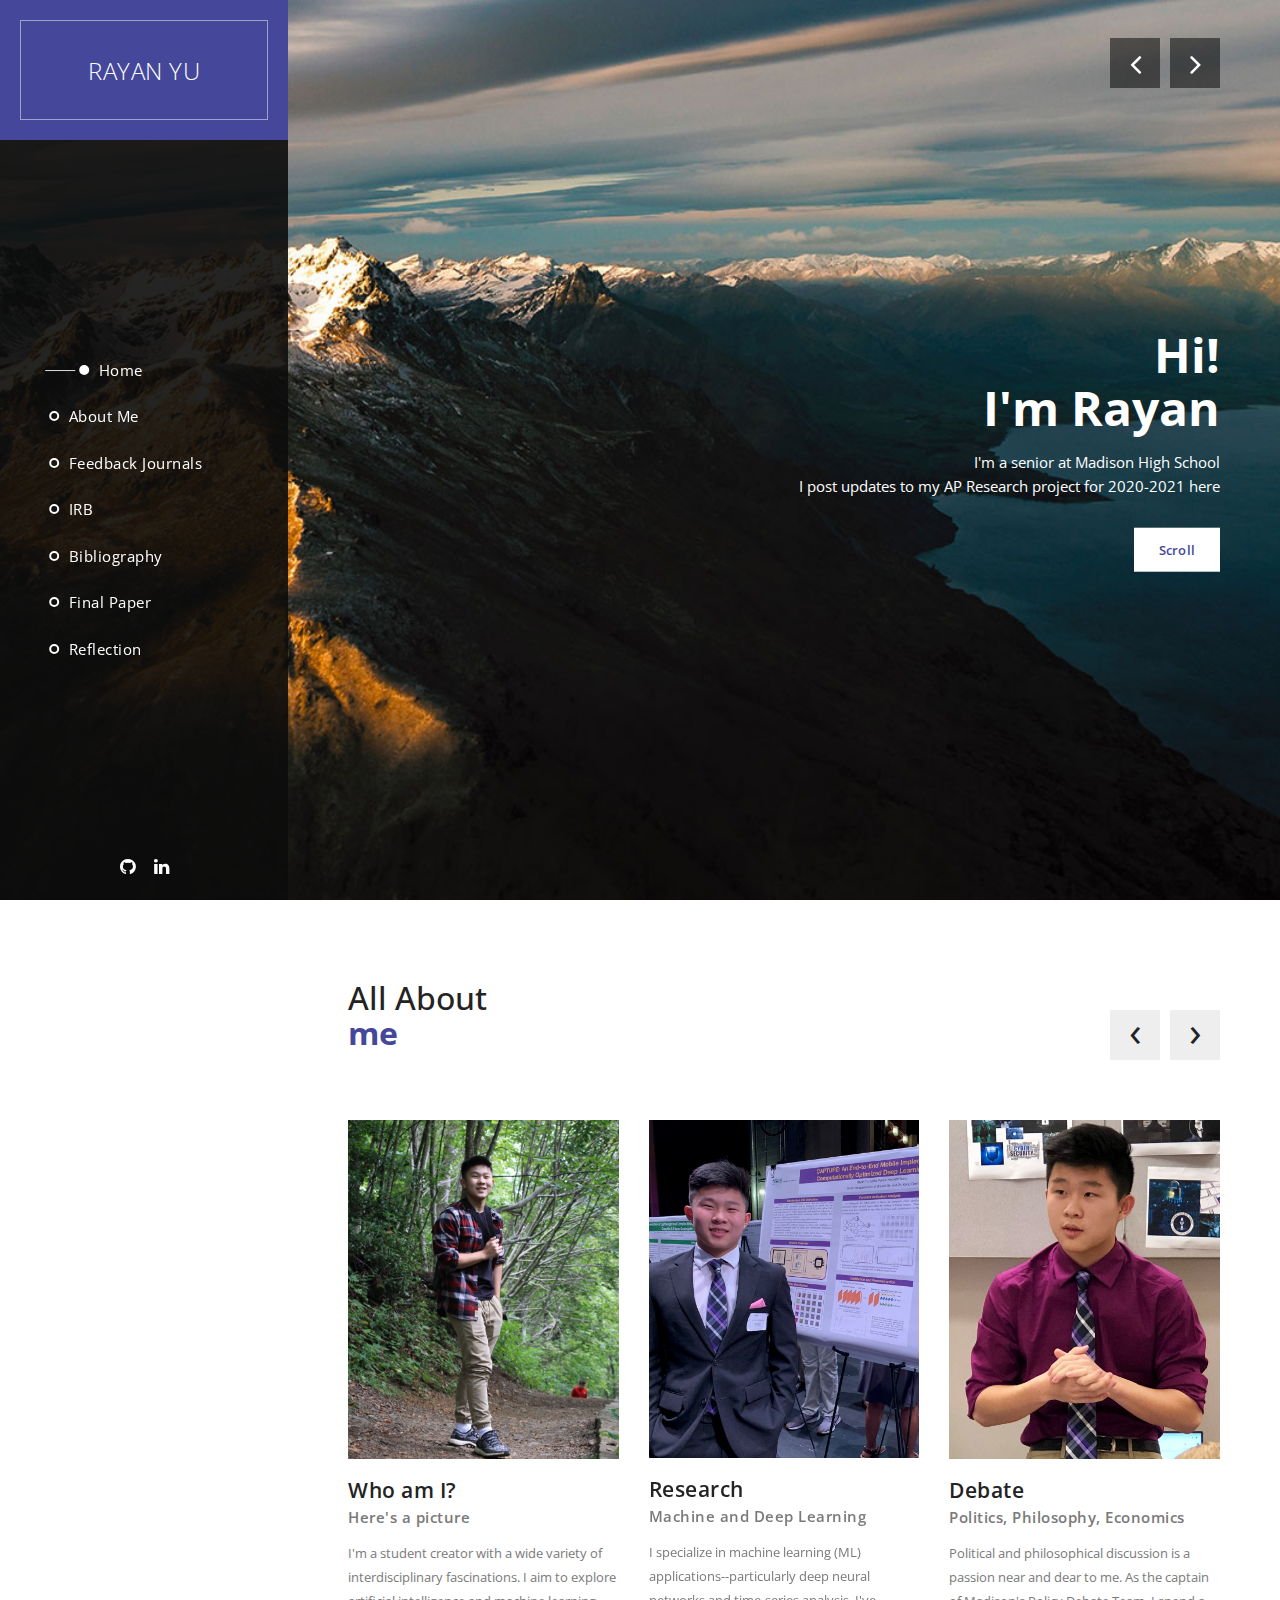
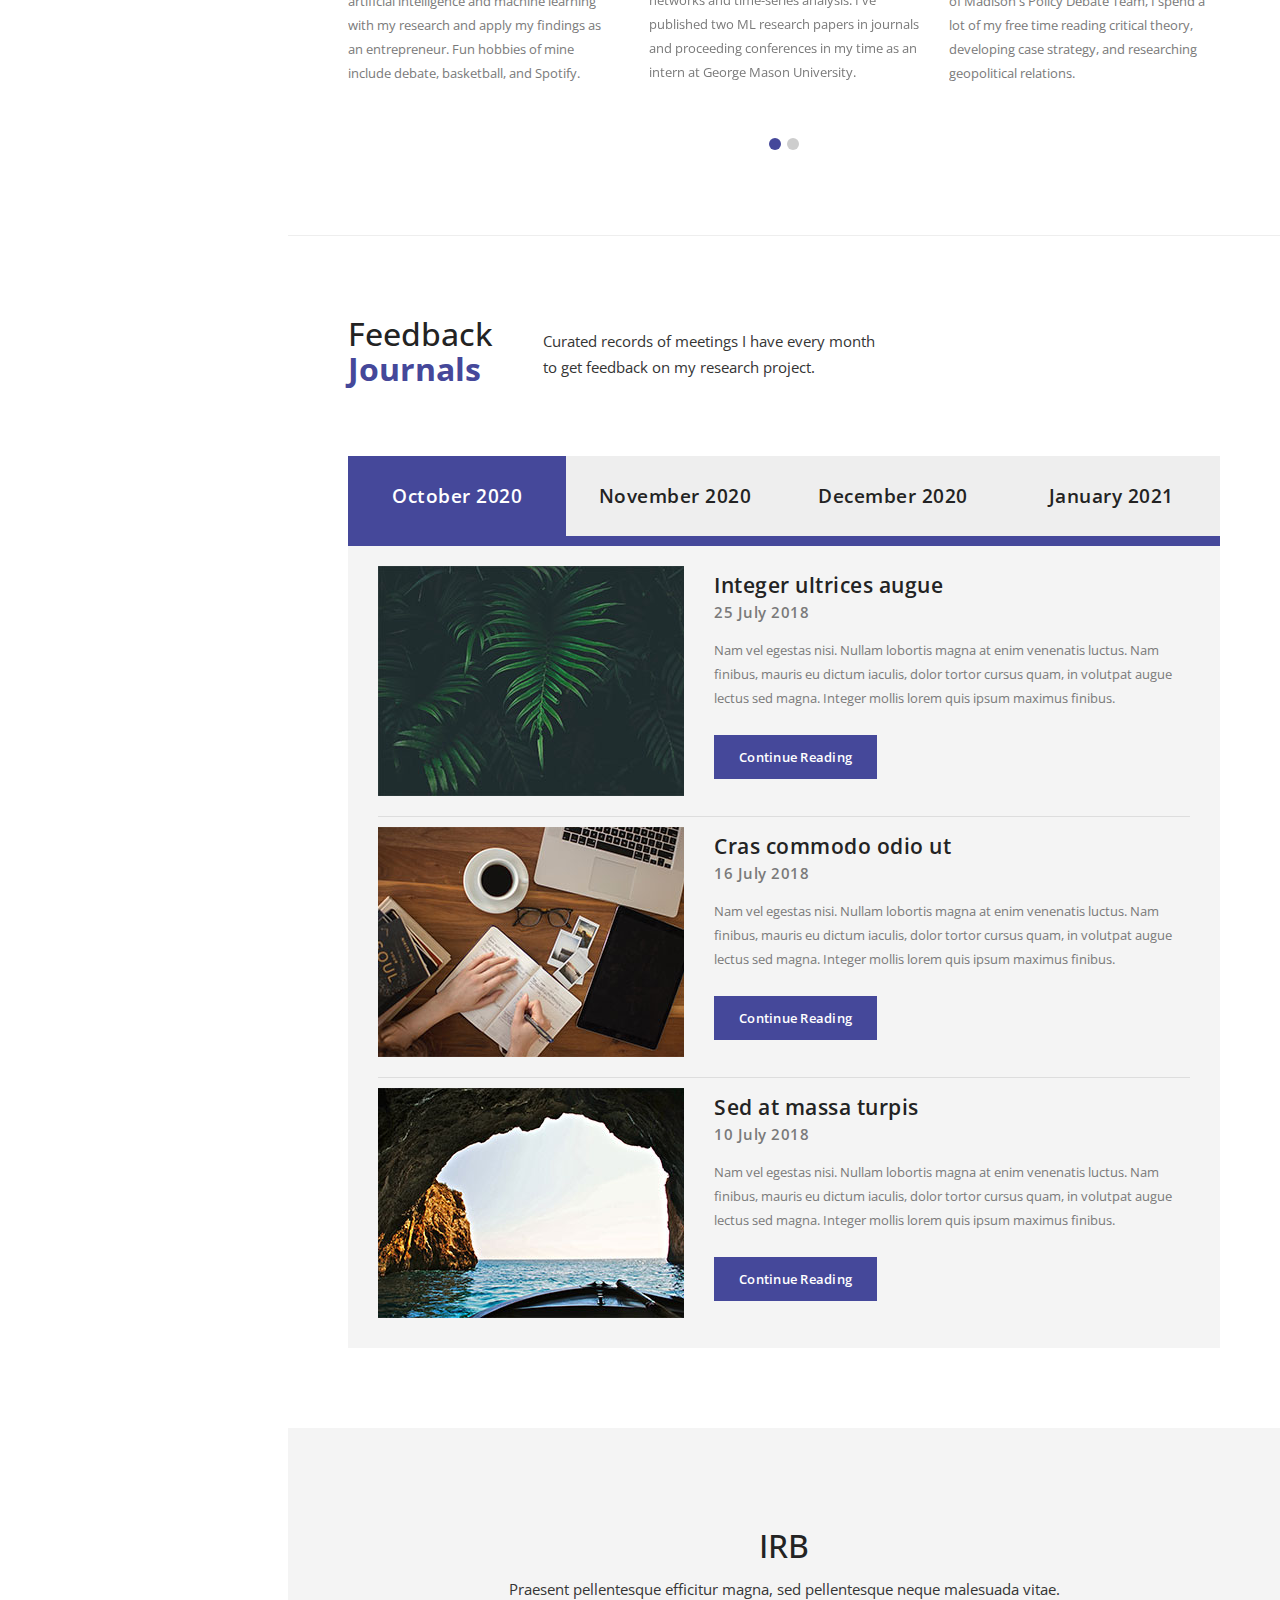
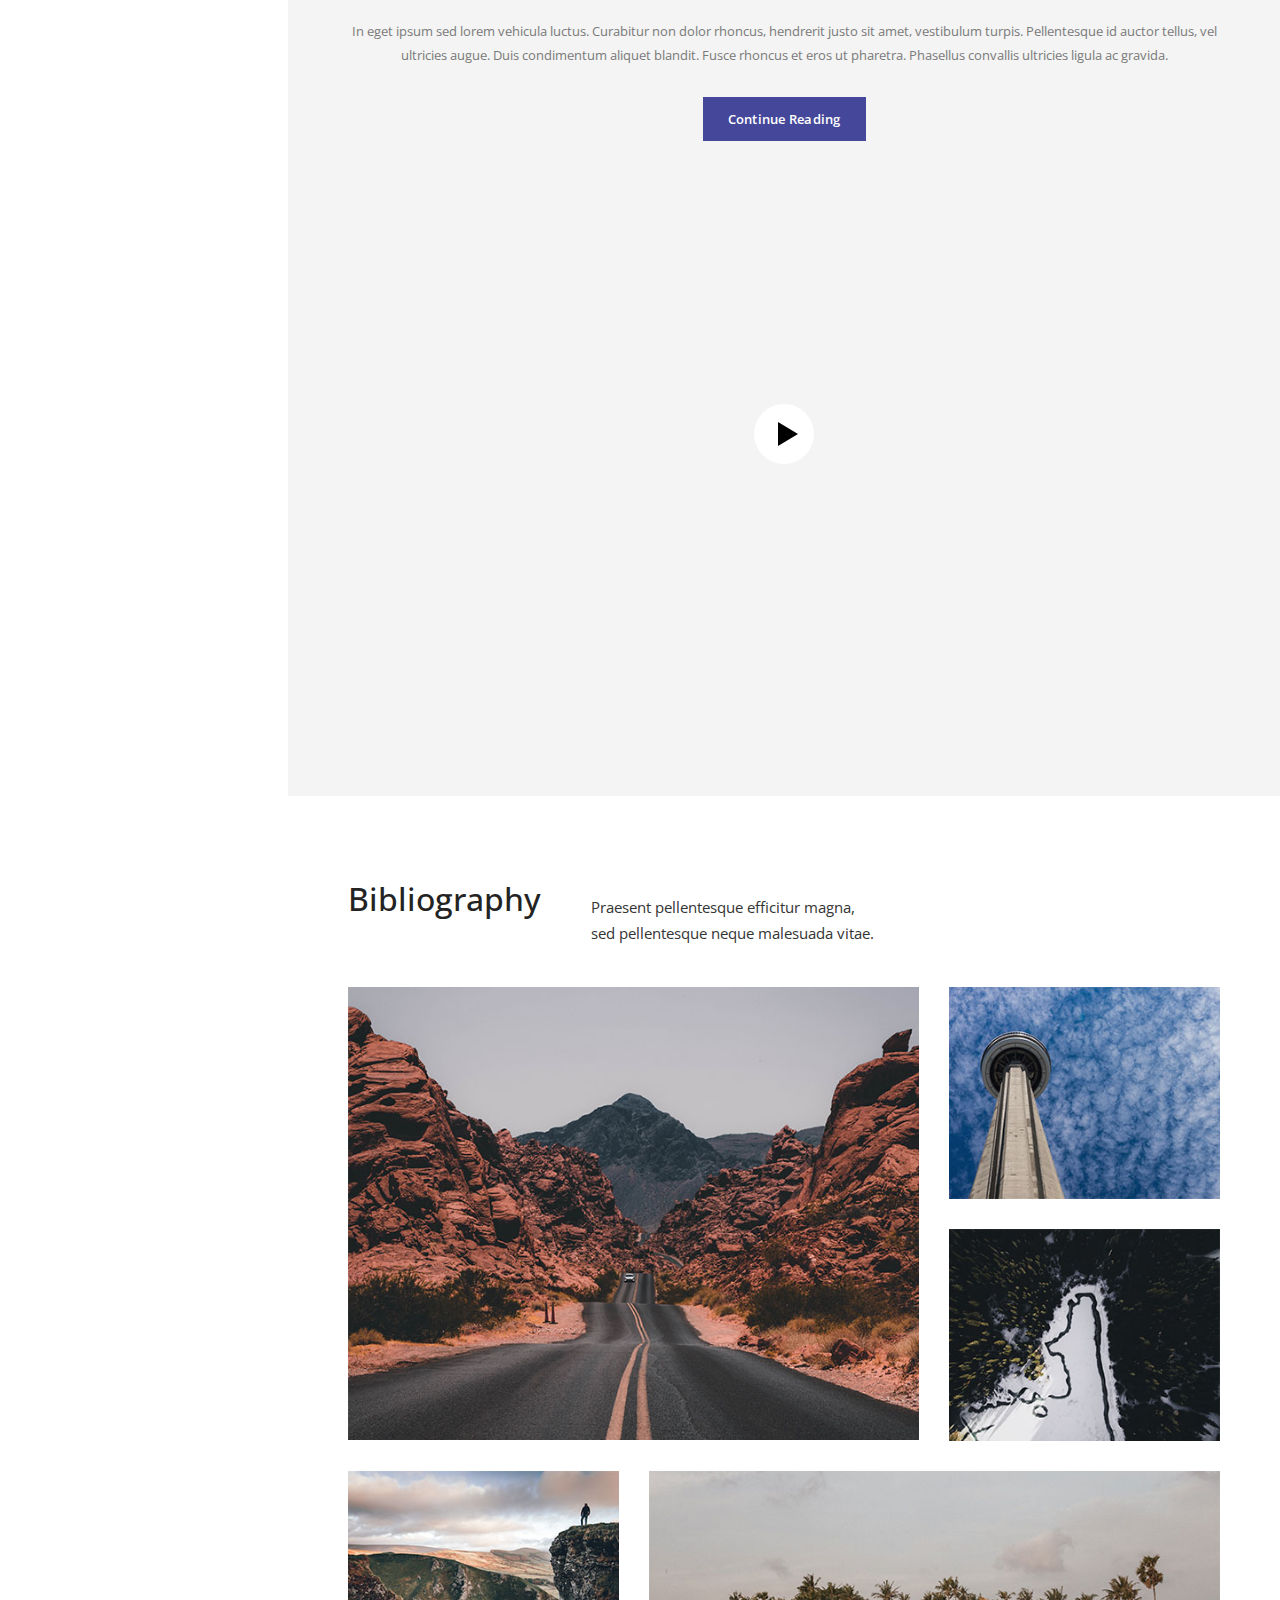
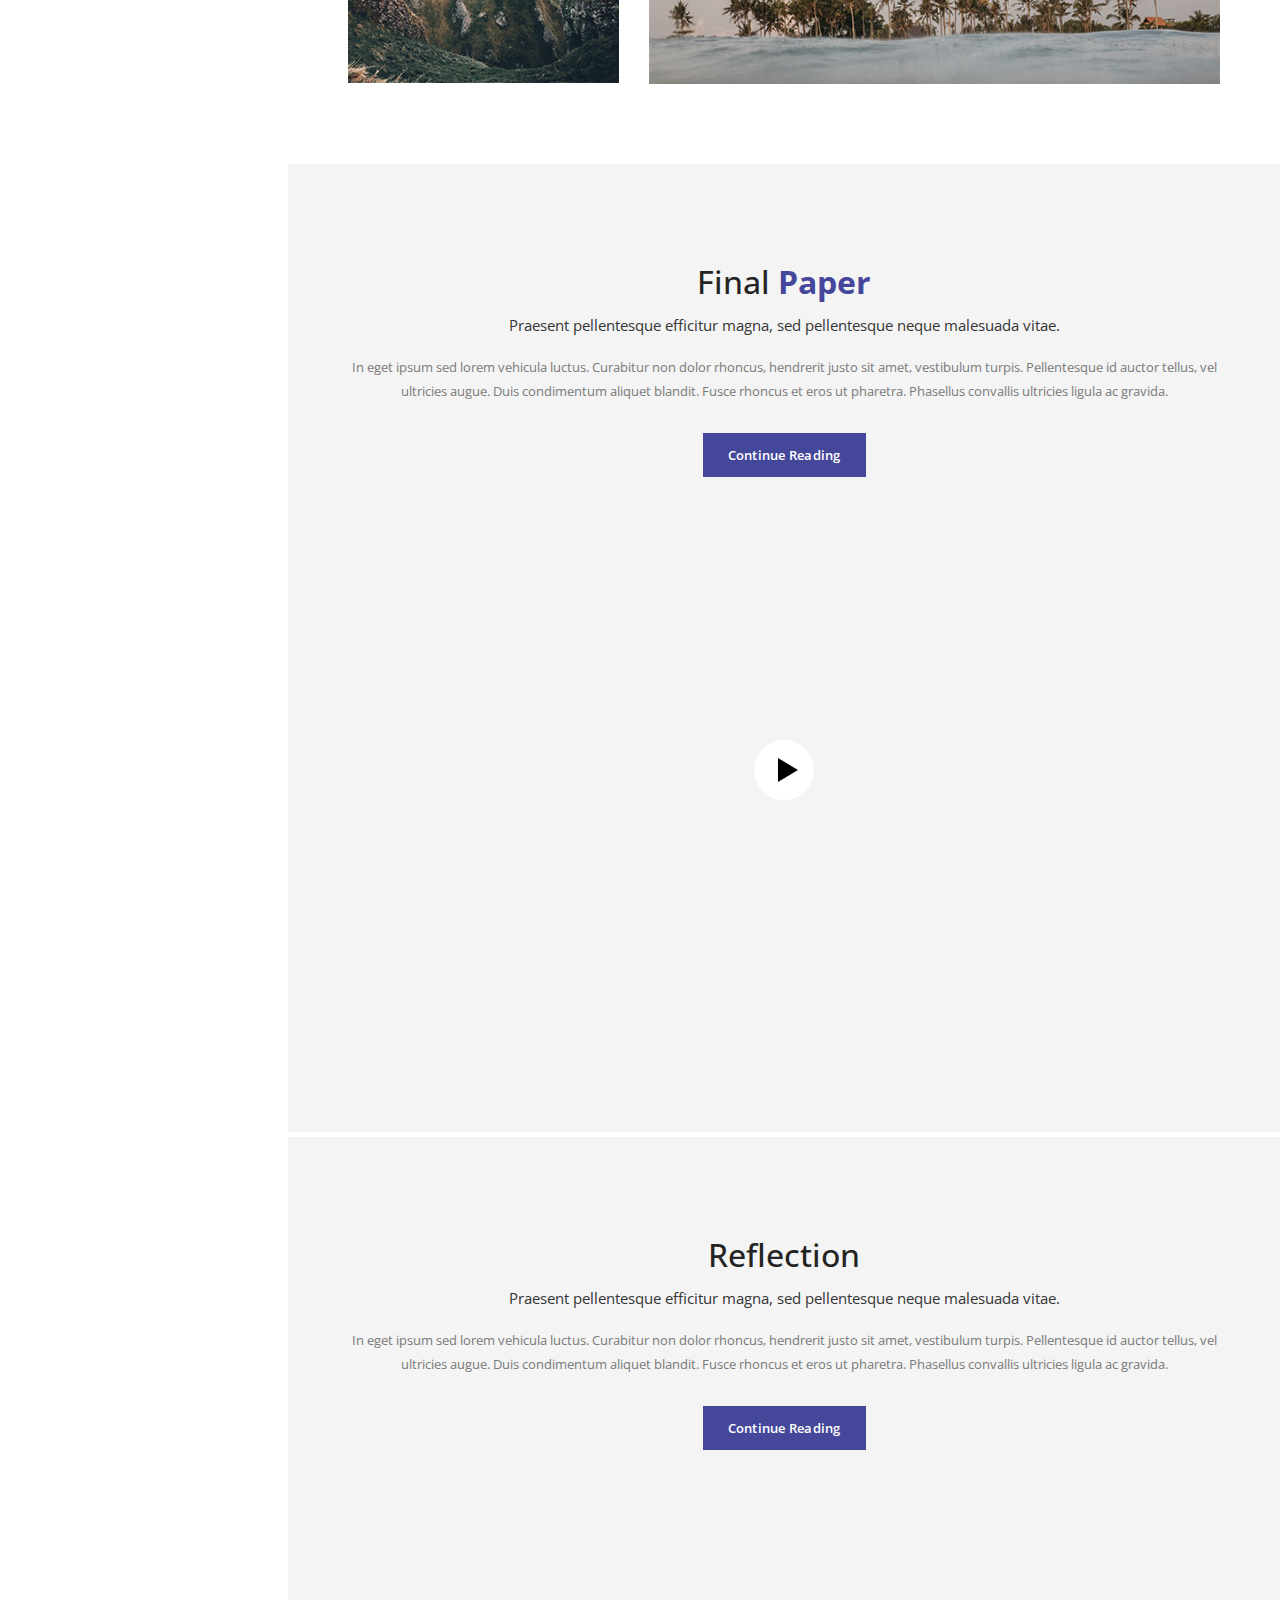
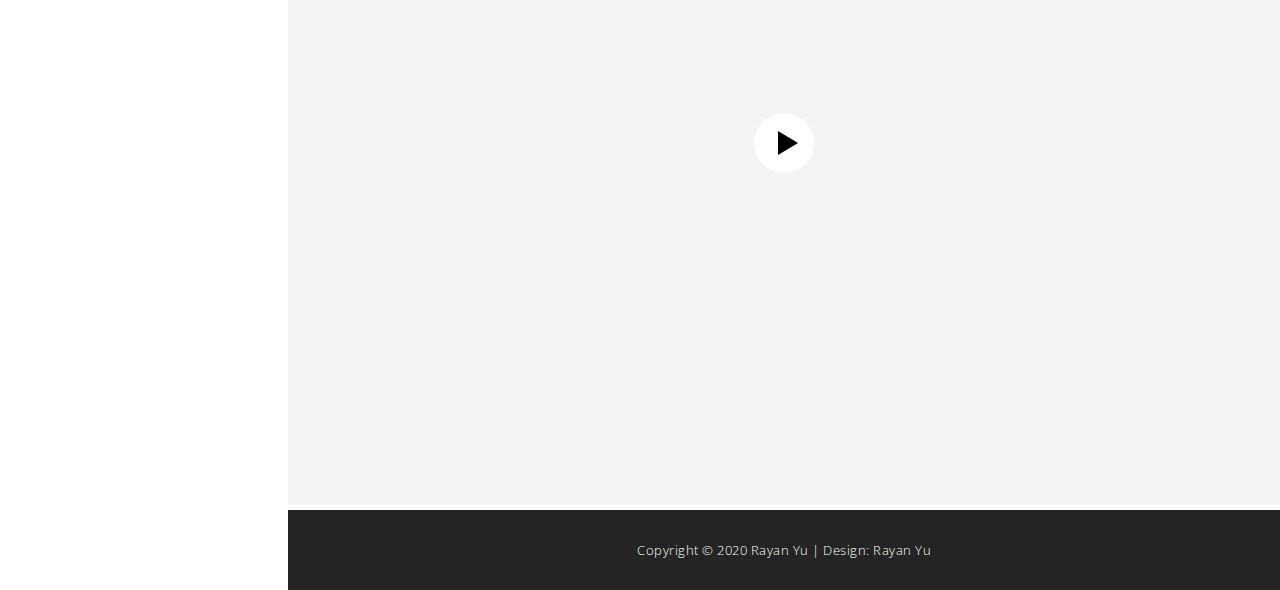
==== index.html @ ba3449d6 "Update index.html" ====
<!DOCTYPE html>
<html>
    <head>
        <meta charset="utf-8">
        <meta http-equiv="X-UA-Compatible" content="IE=edge,chrome=1">
        <title>Rayan Yu - AP Research</title>
        
<!-- 

Sentra Template

https://templatemo.com/tm-518-sentra

-->
        <meta name="description" content="">
        <meta name="viewport" content="width=device-width, initial-scale=1">
        <link rel="apple-touch-icon" href="apple-touch-icon.png">

        <link rel="stylesheet" href="css/bootstrap.min.css">
        <link rel="stylesheet" href="css/bootstrap-theme.min.css">
        <link rel="stylesheet" href="css/fontAwesome.css">
        <link rel="stylesheet" href="css/light-box.css">
        <link rel="stylesheet" href="css/owl-carousel.css">
        <link rel="stylesheet" href="css/templatemo-style.css">

        <link href="https://fonts.googleapis.com/css?family=Open+Sans:300,400,600,700,800" rel="stylesheet">

        <script src="js/vendor/modernizr-2.8.3-respond-1.4.2.min.js"></script>
    </head>

<body>



        <header class="nav-down responsive-nav hidden-lg hidden-md">
            <button type="button" id="nav-toggle" class="navbar-toggle" data-toggle="collapse" data-target="#main-nav">
                <span class="sr-only">Toggle navigation</span>
                <span class="icon-bar"></span>
                <span class="icon-bar"></span>
                <span class="icon-bar"></span>
            </button>
            <!--/.navbar-header-->
            <div id="main-nav" class="collapse navbar-collapse">
                <nav>
                    <ul class="nav navbar-nav">
                        <li><a href="#top">Home</a></li>
                        <li><a href="#featured">About Me</a></li>
                        <li><a href="#blog">Feedback Journals</a></li>
                        <li><a href="#video">IRB</a></li>
                        <li><a href="#projects">Bibliography</a></li>
                        <li><a href="#FinalPaper">Final Paper</a></li>
                        <li><a href="#Reflection">Reflection</a></li>
                        <li><a href="#contact">Contact Us</a></li>
                    </ul>
                </nav>
            </div>
        </header>

        <div class="sidebar-navigation hidde-sm hidden-xs">
            <div class="logo">
                <a href="#"><em>Rayan Yu</em></a>
            </div>
            <nav>
                <ul>
                    <li>
                        <a href="#top">
                            <span class="rect"></span>
                            <span class="circle"></span>
                            Home
                        </a>
                    </li>
                    <li>
                        <a href="#featured">
                            <span class="rect"></span>
                            <span class="circle"></span>
                            About Me
                        </a>
                    </li>
                    <li>
                        <a href="#blog">
                            <span class="rect"></span>
                            <span class="circle"></span>
                            Feedback Journals
                        </a>
                    </li>
                    <li>
                        <a href="#video">
                            <span class="rect"></span>
                            <span class="circle"></span>
                            IRB
                        </a>
                    </li>
                    <li>
                        <a href="#projects">
                            <span class="rect"></span>
                            <span class="circle"></span>
                            Bibliography
                        </a>
                    </li>
                    <li>
                        <a href="#FinalPaper">
                            <span class="rect"></span>
                            <span class="circle"></span>
                            Final Paper
                        </a>
                    </li>
                    <li>
                        <a href="#Reflection">
                            <span class="rect"></span>
                            <span class="circle"></span>
                            Reflection
                        </a>
                    </li>
                    <!---<li>
                        <a href="#contact">
                            <span class="rect"></span>
                            <span class="circle"></span>
                            Contact Us
                        </a>
                    </li>--->
                </ul>
            </nav>
            <ul class="social-icons">
                <li><a href="https://github.com/rayan-yu"><i class="fa fa-github"></i></a></li>
                <li><a href="https://www.linkedin.com/in/rayan-yu"><i class="fa fa-linkedin"></i></a></li>
                <!---<li><a href=""><i class="fa fa-instagram"></i></a></li>--->
                <!---<li><a href="#"><i class="fa fa-rss"></i></a></li>
                <li><a href="#"><i class="fa fa-behance"></i></a></li>--->
            </ul>
        </div>

        <div class="slider">
            <div class="Modern-Slider content-section" id="top">
                <!-- Item -->
                <div class="item item-1">
                    <div class="img-fill">
                    <div class="image"></div>
                    <div class="info">
                        <div>
                          <h1>Hi!<br>I'm Rayan</h1>
                          <p>I'm a senior at Madison High School
                            <br>I post updates to my AP Research project for 2020-2021 here</p>
                          <div class="white-button button">
                              <a href="#featured">Scroll</a>
                          </div>
                        </div>
                        </div>
                    </div>
                </div>
                <!-- // Item -->
                <!-- Item -->
                <div class="item item-2">
                    <div class="img-fill">
                        <div class="image"></div>
                        <div class="info">
                        <div>
                          <h1>Welcome to my<br>AP Research site</h1>
                          <p>I'm a senior at Madison High School
                            <br>I post updates on my AP Research project for 2020-2021 here</p>
                          
                          <div class="white-button button">
                              <a href="#featured">Scroll</a>
                          </div>
                        </div>
                        </div>
                    </div>
                </div>
                <!-- // Item -->
                <!-- Item -->
                <div class="item item-3">
                    <div class="img-fill">
                        <div class="image"></div>
                        <div class="info">
                        <div>
                          <h1>Scroll down<br>to take a look</h1>
                          <p>I'm a senior at Madison High School
                            <br>I post updates to my AP Research project for 2020-2021 here</p>
                          
                          <div class="white-button button">
                              <a href="#featured">Scroll</a>
                          </div>
                        </div>
                        </div>
                    </div>
                </div>
                <!-- // Item -->
            </div>
        </div>


        <div class="page-content">
            <section id="featured" class="content-section">
                <div class="section-heading">
                    <h1>All About<br><em>me</em></h1>
                   <!---<p>I am a current senior at James Madison High School.
                    <br>Here are some activities I enjoy:</p>--->
                </div>
                <div class="section-content">
                    <div class="owl-carousel owl-theme">
                        <div class="item">
                            <div class="image">
                                <img src="img/me2.jpg" alt="">
                                <!---<div class="featured-button button">
                                    <a href="#projects">Continue Reading</a>
                                </div>--->
                            </div>
                            <div class="text-content">
                                <h4>Who am I?</h4>
                                <span>Here's a picture</span>
                                <p>
                                    I'm a student creator with a wide variety of interdisciplinary fascinations.
                                    I aim to explore artificial intelligence and machine learning with my research and apply my findings 
                                    as an entrepreneur. Fun hobbies of mine include debate, basketball, and Spotify.
                                </p>
                            </div>
                        </div>
                        <div class="item">
                            <div class="image">
                                <img src="img/capture1.jpg" alt="">
                                <!---<div class="featured-button button">
                                    <a href="#projects">Continue Reading</a>
                                </div>--->
                            </div>
                            <div class="text-content">
                                <h4>Research</h4>
                                <span>Machine and Deep Learning</span>
                                <p>
                                    I specialize in machine learning (ML) applications--particularly deep 
                                    neural networks and time-series analysis. I've published two ML research 
                                    papers in journals and proceeding conferences in my time as an intern at 
                                    George Mason University. 
                                </p>
                            </div>
                        </div>
                        <div class="item">
                            <div class="image">
                                <img src="img/debate1.jpg" alt="">
                                <!--<div class="featured-button button">
                                    <a href="#projects">Continue Reading</a>
                                </div>-->
                            </div>
                            <div class="text-content">
                                <h4>Debate</h4>
                                <span>Politics, Philosophy, Economics</span>
                                <p>
                                    Political and philosophical discussion is a passion near and dear to
                                    me. As the captain of Madison's Policy Debate Team, I spend a lot of my
                                    free time reading critical theory, developing case strategy, and researching
                                    geopolitical relations.
                                </p>
                            </div>
                        </div>
                        <div class="item">
                            <div class="image">
                                <img src="img/DSC_4832.jpg" alt="">
                                <!---<div class="featured-button button">
                                    <a href="#projects">Continue Reading</a>
                                </div>--->
                            </div>
                            <div class="text-content">
                                <h4>Basketball</h4>
                                <span>On the Madison team</span>
                                <p>
                                  I love to play basketball for fun (and competitively too!). Although I 
                                  competed on the Madison team in my sophomore year, I've taken a step back from 
                                  sports to focus on my scientific and entrepreneurial ambitions.
                                </p>
                            </div>
                        </div>
                        <!--<div class="item">
                            <div class="image">
                                <img src="img/featured_1.jpg" alt="">
                                <div class="featured-button button">
                                    <a href="#projects">Continue Reading</a>
                                </div>
                            </div>
                            <div class="text-content">
                                <h4>Cras commodo odio</h4>
                                <span>Aliquam</span>
                                <p>#5 Mauris lacinia pretium libero, ut tincidunt lacus molestie ornare. Phasellus a facilisis erat. Praesent eleifend nibh mauris, quis sodales lorem convallis pulvinar.</p>
                            </div>
                        </div>
                        <div class="item">
                            <div class="image">
                                <img src="img/featured_3.jpg" alt="">
                                <div class="featured-button button">
                                    <a href="#projects">Continue Reading</a>
                                </div>
                            </div>
                            <div class="text-content">
                                <h4>Sed at massa turpis</h4>
                                <span>Curabitur</span>
                                <p>#6 Vestibulum tincidunt ornare ligula vel molestie. Curabitur hendrerit mauris mollis ipsum vulputate rutrum. Phasellus luctus odio eget dui imperdiet.</p>
                            </div>
                        </div>
                        <div class="item">
                            <div class="image">
                                <img src="img/featured_2.jpg" alt="">
                                <div class="featured-button button">
                                    <a href="#projects">Continue Reading</a>
                                </div>
                            </div>
                            <div class="text-content">
                                <h4>Aliquam mollis lacus</h4>
                                <span>Suspendisse</span>
                                <p>#7 Suspendisse suscipit nulla sed nisl fermentum, auctor suscipit nunc rhoncus. Proin faucibus metus diam, nec hendrerit purus pharetra in.</p>
                            </div>
                        </div>
                        <div class="item">
                            <div class="image">
                                <img src="img/featured_1.jpg" alt="">
                                <div class="featured-button button">
                                    <a href="#projects">Continue Reading</a>
                                </div>
                            </div>
                            <div class="text-content">
                                <h4>Mauris lacinia pretium</h4>
                                <span>Vestibulum</span>
                                <p>#8 Suspendisse suscipit nulla sed nisl fermentum, auctor suscipit nunc rhoncus. Proin faucibus metus diam, nec hendrerit purus pharetra in.</p>
                            </div>
                        </div>
                        <div class="item">
                            <div class="image">
                                <img src="img/featured_3.jpg" alt="">
                                <div class="featured-button button">
                                    <a href="#projects">Continue Reading</a>
                                </div>
                            </div>
                            <div class="text-content">
                                <h4>Proin sit amet fringilla erat</h4>
                                <span>Convallis</span>
                                <p>#9 Suspendisse suscipit nulla sed nisl fermentum, auctor suscipit nunc rhoncus. Proin faucibus metus diam, nec hendrerit purus pharetra in.</p>
                            </div>
                        </div>--->
                    </div>
                </div>
            </section>

            <section id="blog" class="content-section">
                <div class="section-heading">
                    <h1>Feedback<br><em>Journals</em></h1>
                    <p>Curated records of meetings I have every month 
                    <br>to get feedback on my research project.</p>
                </div>
                <div class="section-content">
                    <div class="tabs-content">
                        <div class="wrapper">
                            <ul class="tabs clearfix" data-tabgroup="first-tab-group">
                              <li><a href="#tab1" class="active">October 2020</a></li>
                              <li><a href="#tab2">November 2020</a></li>
                              <li><a href="#tab3">December 2020</a></li>
                              <li><a href="#tab4">January 2021</a></li>
                            </ul>
                            <section id="first-tab-group" class="tabgroup">
                                <div id="tab1">
                                    <ul>
                                        <li>
                                            <div class="item">
                                                <img src="img/blog_1.jpg" alt="">
                                                <div class="text-content">
                                                    <h4>Integer ultrices augue</h4>
                                                    <span>25 July 2018</span>
                                                    <p>Nam vel egestas nisi. Nullam lobortis magna at enim venenatis luctus. Nam finibus, mauris eu dictum iaculis, dolor tortor cursus quam, in volutpat augue lectus sed magna. Integer mollis lorem quis ipsum maximus finibus.</p>
                                                    
                                                    <div class="accent-button button">
                                                        <a href="#contact">Continue Reading</a>
                                                    </div>
                                                </div>
                                            </div>
                                        </li>
                                        <li>
                                            <div class="item">
                                                <img src="img/blog_2.jpg" alt="">
                                                <div class="text-content">
                                                    <h4>Cras commodo odio ut</h4>
                                                    <span>16 July 2018</span>
                                                    <p>Nam vel egestas nisi. Nullam lobortis magna at enim venenatis luctus. Nam finibus, mauris eu dictum iaculis, dolor tortor cursus quam, in volutpat augue lectus sed magna. Integer mollis lorem quis ipsum maximus finibus.</p>
                                                    
                                                    <div class="accent-button button">
                                                        <a href="#contact">Continue Reading</a>
                                                    </div>
                                                </div>
                                            </div>
                                        </li>
                                        <li>
                                            <div class="item">
                                                <img src="img/blog_3.jpg" alt="">
                                                <div class="text-content">
                                                    <h4>Sed at massa turpis</h4>
                                                    <span>10 July 2018</span>
                                                    <p>Nam vel egestas nisi. Nullam lobortis magna at enim venenatis luctus. Nam finibus, mauris eu dictum iaculis, dolor tortor cursus quam, in volutpat augue lectus sed magna. Integer mollis lorem quis ipsum maximus finibus.</p>
                                                    
                                                    <div class="accent-button button">
                                                        <a href="#contact">Continue Reading</a>
                                                    </div>
                                                </div>
                                            </div>
                                        </li>
                                    </ul>
                                </div>
                                <div id="tab2">
                                    <ul>
                                        <li>
                                            <div class="item">
                                                <img src="img/blog_3.jpg" alt="">
                                                <div class="text-content">
                                                    <h4>Sed at massa turpis</h4>
                                                    <span>30 June 2018</span>
                                                    <p>Nam vel egestas nisi. Nullam lobortis magna at enim venenatis luctus. Nam finibus, mauris eu dictum iaculis, dolor tortor cursus quam, in volutpat augue lectus sed magna. Integer mollis lorem quis ipsum maximus finibus.</p>
                                                    
                                                    <div class="accent-button button">
                                                        <a href="#contact">Continue Reading</a>
                                                    </div>
                                                </div>
                                            </div>
                                        </li>
                                        <li>
                                            <div class="item">
                                                <img src="img/blog_1.jpg" alt="">
                                                <div class="text-content">
                                                    <h4>Lorem ipsum dolor sit</h4>
                                                    <span>24 June 2018</span>
                                                    <p>Nam vel egestas nisi. Nullam lobortis magna at enim venenatis luctus. Nam finibus, mauris eu dictum iaculis, dolor tortor cursus quam, in volutpat augue lectus sed magna. Integer mollis lorem quis ipsum maximus finibus.</p>
                                                    
                                                    <div class="accent-button button">
                                                        <a href="#contact">Continue Reading</a>
                                                    </div>
                                                </div>
                                            </div>
                                        </li>
                                        <li>
                                            <div class="item">
                                                <img src="img/blog_2.jpg" alt="">
                                                <div class="text-content">
                                                    <h4>Cras commodo odio ut</h4>
                                                    <span>12 June 2018</span>
                                                    <p>Nam vel egestas nisi. Nullam lobortis magna at enim venenatis luctus. Nam finibus, mauris eu dictum iaculis, dolor tortor cursus quam, in volutpat augue lectus sed magna. Integer mollis lorem quis ipsum maximus finibus.</p>
                                                    
                                                    <div class="accent-button button">
                                                        <a href="#contact">Continue Reading</a>
                                                    </div>
                                                </div>
                                            </div>
                                        </li>
                                    </ul>
                                </div>
                                <div id="tab3">
                                    <ul>
                                        <li>
                                            <div class="item">
                                                <img src="img/blog_2.jpg" alt="">
                                                <div class="text-content">
                                                    <h4>Cras commodo odio ut</h4>
                                                    <span>26 May 2018</span>
                                                    <p>Nam vel egestas nisi. Nullam lobortis magna at enim venenatis luctus. Nam finibus, mauris eu dictum iaculis, dolor tortor cursus quam, in volutpat augue lectus sed magna. Integer mollis lorem quis ipsum maximus finibus.</p>
                                                    
                                                    <div class="accent-button button">
                                                        <a href="#contact">Continue Reading</a>
                                                    </div>
                                                </div>
                                            </div>
                                        </li>
                                        <li>
                                            <div class="item">
                                                <img src="img/blog_1.jpg" alt="">
                                                <div class="text-content">
                                                    <h4>Lorem ipsum dolor sit</h4>
                                                    <span>22 May 2018</span>
                                                    <p>Nam vel egestas nisi. Nullam lobortis magna at enim venenatis luctus. Nam finibus, mauris eu dictum iaculis, dolor tortor cursus quam, in volutpat augue lectus sed magna. Integer mollis lorem quis ipsum maximus finibus.</p>
                                                    
                                                    <div class="accent-button button">
                                                        <a href="#contact">Continue Reading</a>
                                                    </div>
                                                </div>
                                            </div>
                                        </li>
                                        <li>
                                            <div class="item">
                                                <img src="img/blog_3.jpg" alt="">
                                                <div class="text-content">
                                                    <h4>Integer ultrices augue</h4>
                                                    <span>8 May 2018</span>
                                                    <p>Nam vel egestas nisi. Nullam lobortis magna at enim venenatis luctus. Nam finibus, mauris eu dictum iaculis, dolor tortor cursus quam, in volutpat augue lectus sed magna. Integer mollis lorem quis ipsum maximus finibus.</p>
                                                    
                                                    <div class="accent-button button">
                                                        <a href="#contact">Continue Reading</a>
                                                    </div>
                                                </div>
                                            </div>
                                        </li>
                                    </ul>
                                </div>
                                <div id="tab4">
                                    <ul>
                                        <li>
                                            <div class="item">
                                                <img src="img/blog_1.jpg" alt="">
                                                <div class="text-content">
                                                    <h4>Lorem ipsum dolor sit</h4>
                                                    <span>26 April 2018</span>
                                                    <p>Nam vel egestas nisi. Nullam lobortis magna at enim venenatis luctus. Nam finibus, mauris eu dictum iaculis, dolor tortor cursus quam, in volutpat augue lectus sed magna. Integer mollis lorem quis ipsum maximus finibus.</p>
                                                    
                                                    <div class="accent-button button">
                                                        <a href="#contact">Continue Reading</a>
                                                    </div>
                                                </div>
                                            </div>
                                        </li>                                
                                        <li>
                                            <div class="item">
                                                <img src="img/blog_3.jpg" alt="">
                                                <div class="text-content">
                                                    <h4>Integer ultrices augue eu</h4>
                                                    <span>24 April 2018</span>
                                                    <p>Nam vel egestas nisi. Nullam lobortis magna at enim venenatis luctus. Nam finibus, mauris eu dictum iaculis, dolor tortor cursus quam, in volutpat augue lectus sed magna. Integer mollis lorem quis ipsum maximus finibus.</p>
                                                    
                                                    <div class="accent-button button">
                                                        <a href="#contact">Continue Reading</a>
                                                    </div>
                                                </div>
                                            </div>
                                        </li>
                                        <li>
                                            <div class="item">
                                                <img src="img/blog_2.jpg" alt="">
                                                <div class="text-content">
                                                    <h4>Cras commodo odio ut</h4>
                                                    <span>20 April 2018</span>
                                                    <p>Nam vel egestas nisi. Nullam lobortis magna at enim venenatis luctus. Nam finibus, mauris eu dictum iaculis, dolor tortor cursus quam, in volutpat augue lectus sed magna. Integer mollis lorem quis ipsum maximus finibus.</p>
                                                    
                                                    <div class="accent-button button">
                                                        <a href="#contact">Continue Reading</a>
                                                    </div>
                                                </div>
                                            </div>
                                        </li>
                                    </ul>
                                </div>
                            </section> 
                        </div>
                    </div>
                </div>
            </section>

            <section id="video" class="content-section">
                <div class="row">
                    <div class="col-md-12">
                        <div class="section-heading">
                            <h1>IRB</h1>
                            <!---<h1>This is a <em>company</em> presentation.</h1>--->
                            <p>Praesent pellentesque efficitur magna, sed pellentesque neque malesuada vitae.</p>
                        </div>
                        <div class="text-content">
                            <p>In eget ipsum sed lorem vehicula luctus. Curabitur non dolor rhoncus, hendrerit justo sit amet, vestibulum turpis. Pellentesque id auctor tellus, vel ultricies augue. Duis condimentum aliquet blandit. Fusce rhoncus et eros ut pharetra. Phasellus convallis ultricies ligula ac gravida.</p>
                        </div>
                        <div class="accent-button button">
                            <a href="#blog">Continue Reading</a>
                        </div>
                    </div>
                    <div class="col-md-12">
                        <div class="box-video">
                            <div class="bg-video" style="background-image: url(https://unsplash.imgix.net/photo-1425036458755-dc303a604201?fit=crop&fm=jpg&q=75&w=1000);">
                                <div class="bt-play">Play</div>
                            </div>
                            <div class="video-container">
                                <iframe width="100%" height="520" src="https://www.youtube.com/embed/j-_7Ub-Zkow?rel=0&amp;showinfo=0" frameborder="0" allowfullscreen="allowfullscreen"></iframe>
                            </div>
                        </div>
                    </div>
                </div>
            </section>

            <section id="projects" class="content-section">
                <div class="section-heading">
                    <h1>Bibliography</em></h1>
                    <!---<h1>Recent<br><em>Projects</em></h1>--->
                    <p>Praesent pellentesque efficitur magna, 
                    <br>sed pellentesque neque malesuada vitae.</p>
                </div>
                <div class="section-content">
                    <div class="masonry">
                        <div class="row">
                            <div class="item">
                                <div class="col-md-8">
                                    <a href="img/portfolio_big_1.jpg" data-lightbox="image"><img src="img/portfolio_1.jpg" alt="image 1"></a>
                                </div>
                            </div>
                            <div class="item second-item">
                                <div class="col-md-4">
                                    <a href="img/portfolio_big_2.jpg" data-lightbox="image"><img src="img/portfolio_2.jpg" alt="image 2"></a>
                                </div>
                            </div>
                            <div class="item">
                                <div class="col-md-4">
                                    <a href="img/portfolio_big_3.jpg" data-lightbox="image"><img src="img/portfolio_3.jpg" alt="image 3"></a>
                                </div>
                            </div>
                            <div class="item">
                                <div class="col-md-4">
                                    <a href="img/portfolio_big_4.jpg" data-lightbox="image"><img src="img/portfolio_4.jpg" alt="image 4"></a>
                                </div>
                            </div>
                            <div class="item">
                                <div class="col-md-8">
                                    <a href="img/portfolio_big_5.jpg" data-lightbox="image"><img src="img/portfolio_5.jpg" alt="image 5"></a>
                                </div>
                            </div>
                        </div>
                    </div>
                </div>            
            </section>

            <section id="FinalPaper" class="content-section">
                <div class="row">
                    <div class="col-md-12">
                        <div class="section-heading">
                            <h1>Final <em>Paper</em></h1>
                            <!---<h1>This is a <em>company</em> presentation.</h1>--->
                            <p>Praesent pellentesque efficitur magna, sed pellentesque neque malesuada vitae.</p>
                        </div>
                        <div class="text-content">
                            <p>In eget ipsum sed lorem vehicula luctus. Curabitur non dolor rhoncus, hendrerit justo sit amet, vestibulum turpis. Pellentesque id auctor tellus, vel ultricies augue. Duis condimentum aliquet blandit. Fusce rhoncus et eros ut pharetra. Phasellus convallis ultricies ligula ac gravida.</p>
                        </div>
                        <div class="accent-button button">
                            <a href="#blog">Continue Reading</a>
                        </div>
                    </div>
                    <div class="col-md-12">
                        <div class="box-FinalPaper">
                            <div class="bg-FinalPaper" style="background-image: url(https://unsplash.imgix.net/photo-1425036458755-dc303a604201?fit=crop&fm=jpg&q=75&w=1000);">
                                <div class="bt-play">Play</div>
                            </div>
                            <div class="FinalPaper-container">
                                <iframe width="100%" height="520" src="https://www.youtube.com/embed/j-_7Ub-Zkow?rel=0&amp;showinfo=0" frameborder="0" allowfullscreen="allowfullscreen"></iframe>
                            </div>
                        </div>
                    </div>
                </div>
            </section>
            <section id="Reflection" class="content-section">
                <div class="row">
                    <div class="col-md-12">
                        <div class="section-heading">
                            <h1>Reflection</h1>
                            <p>Praesent pellentesque efficitur magna, sed pellentesque neque malesuada vitae.</p>
                        </div>
                        <div class="text-content">
                            <p>In eget ipsum sed lorem vehicula luctus. Curabitur non dolor rhoncus, hendrerit justo sit amet, vestibulum turpis. Pellentesque id auctor tellus, vel ultricies augue. Duis condimentum aliquet blandit. Fusce rhoncus et eros ut pharetra. Phasellus convallis ultricies ligula ac gravida.</p>
                        </div>
                        <div class="accent-button button">
                            <a href="#blog">Continue Reading</a>
                        </div>
                    </div>
                    <div class="col-md-12">
                        <div class="box-Reflection">
                            <div class="bg-Reflection" style="background-image: url(https://unsplash.imgix.net/photo-1425036458755-dc303a604201?fit=crop&fm=jpg&q=75&w=1000);">
                                <div class="bt-play">Play</div>
                            </div>
                            <div class="Reflection-container">
                                <iframe width="100%" height="520" src="https://www.youtube.com/embed/j-_7Ub-Zkow?rel=0&amp;showinfo=0" frameborder="0" allowfullscreen="allowfullscreen"></iframe>
                            </div>
                        </div>
                    </div>
                </div>
            </section>
            <!--
            <section id="contact" class="content-section">
                <div id="map">
                
                	<!-- How to change your own map point
                           1. Go to Google Maps
                           2. Click on your location point
                           3. Click "Share" and choose "Embed map" tab
                           4. Copy only URL and paste it within the src="" field below
                    
                    <iframe src="https://www.google.com/maps/embed?pb=!1m18!1m12!1m3!1d1197183.8373802372!2d-1.9415093691103689!3d6.781986417238027!2m3!1f0!2f0!3f0!3m2!1i1024!2i768!4f13.1!3m3!1m2!1s0xfdb96f349e85efd%3A0xb8d1e0b88af1f0f5!2sKumasi+Central+Market!5e0!3m2!1sen!2sth!4v1532967884907" width="100%" height="400px" frameborder="0" style="border:0" allowfullscreen></iframe>
                </div>
                <div id="contact-content">
                    <div class="section-heading">
                        <h1>Contact<br><em>Sentra</em></h1>
                        <p>Curabitur hendrerit mauris mollis ipsum vulputate rutrum. 
                        <br>Phasellus luctus odio eget dui imperdiet.</p>
                        
                    </div>
                    <div class="section-content">
                        <form id="contact" action="#" method="post">
                            <div class="row">
                                <div class="col-md-4">
                                  <fieldset>
                                    <input name="name" type="text" class="form-control" id="name" placeholder="Your name..." required="">
                                  </fieldset>
                                </div>
                                <div class="col-md-4">
                                  <fieldset>
                                    <input name="email" type="email" class="form-control" id="email" placeholder="Your email..." required="">
                                  </fieldset>
                                </div>
                                 <div class="col-md-4">
                                  <fieldset>
                                    <input name="subject" type="text" class="form-control" id="subject" placeholder="Subject..." required="">
                                  </fieldset>
                                </div>
                                <div class="col-md-12">
                                  <fieldset>
                                    <textarea name="message" rows="6" class="form-control" id="message" placeholder="Your message..." required=""></textarea>
                                  </fieldset>
                                </div>
                                <div class="col-md-12">
                                  <fieldset>
                                    <button type="submit" id="form-submit" class="btn">Send Message Now</button>
                                  </fieldset>
                                </div>
                            </div>
                        </form>
                    </div>
                </div>
            </section>--->
            <section class="footer">
                <p>Copyright &copy; 2020 Rayan Yu 
                
                | Design: Rayan Yu</p>
            </section>
        </div>

    <script src="https://ajax.googleapis.com/ajax/libs/jquery/1.11.2/jquery.min.js"></script>
    <script>window.jQuery || document.write('<script src="js/vendor/jquery-1.11.2.min.js"><\/script>')</script>

    <script src="js/vendor/bootstrap.min.js"></script>
    
    <script src="js/plugins.js"></script>
    <script src="js/main.js"></script>

    <script>
        // Hide Header on on scroll down
        var didScroll;
        var lastScrollTop = 0;
        var delta = 5;
        var navbarHeight = $('header').outerHeight();

        $(window).scroll(function(event){
            didScroll = true;
        });

        setInterval(function() {
            if (didScroll) {
                hasScrolled();
                didScroll = false;
            }
        }, 250);

        function hasScrolled() {
            var st = $(this).scrollTop();
            
            // Make sure they scroll more than delta
            if(Math.abs(lastScrollTop - st) <= delta)
                return;
            
            // If they scrolled down and are past the navbar, add class .nav-up.
            // This is necessary so you never see what is "behind" the navbar.
            if (st > lastScrollTop && st > navbarHeight){
                // Scroll Down
                $('header').removeClass('nav-down').addClass('nav-up');
            } else {
                // Scroll Up
                if(st + $(window).height() < $(document).height()) {
                    $('header').removeClass('nav-up').addClass('nav-down');
                }
            }
            
            lastScrollTop = st;
        }
    </script>

    <script src="http://ajax.googleapis.com/ajax/libs/jquery/1.10.2/jquery.min.js" type="text/javascript"></script>

</body>
</html>
---- css/light-box.css ----
/* LIGHT BOX */

body:after {
  content: url(../img/close.png) url(../img/loading.gif) url(../img/prev.png) url(../img/next.png);
  display: none;
}

body.lb-disable-scrolling {
  overflow: hidden;
}

.lightboxOverlay {
  position: absolute;
  top: 0;
  left: 0;
  z-index: 99999;
  background-color: black;
  filter: progid:DXImageTransform.Microsoft.Alpha(Opacity=80);
  opacity: 0.8;
  display: none;
}

.lightbox {
  position: absolute;
  margin-top: 0%;
  left: 0;
  width: 100%;
  z-index: 100000;
  text-align: center;
  line-height: 0;
  font-weight: normal;
}

.lightbox .lb-image {
  display: block;
  height: auto;
  max-width: inherit;
  max-height: none;
  border-radius: 5px;

  /* Image border */
  border: 10px solid white;
}

.lightbox a img {
  border: none;
}

.lb-outerContainer {
  position: relative;
  *zoom: 1;
  width: 250px;
  height: 250px;
  margin: 0 auto;
  border-radius: 4px;

  /* Background color behind image.
     This is visible during transitions. */
  background-color: white;
}

.lb-outerContainer:after {
  content: "";
  display: table;
  clear: both;
}

.lb-loader {
  position: absolute;
  top: 43%;
  left: 0;
  height: 25%;
  width: 100%;
  text-align: center;
  line-height: 0;
}

.lb-cancel {
  display: block;
  width: 32px;
  height: 32px;
  margin: 0 auto;
  background: url(../img/loading.gif) no-repeat;
}

.lb-nav {
  position: absolute;
  top: 0;
  left: 0;
  height: 100%;
  width: 100%;
  z-index: 10;
}

.lb-container > .nav {
  left: 0;
}

.lb-nav a {
  outline: none;
  background-image: url('[data-uri]');
}

.lb-prev, .lb-next {
  height: 100%;
  cursor: pointer;
  display: block;
}

.lb-nav a.lb-prev {
  width: 34%;
  left: 0;
  float: left;
  background: url(../img/prev.png) left 48% no-repeat;
  filter: progid:DXImageTransform.Microsoft.Alpha(Opacity=0);
  opacity: 0;
  -webkit-transition: opacity 0.6s;
  -moz-transition: opacity 0.6s;
  -o-transition: opacity 0.6s;
  transition: opacity 0.6s;
}

.lb-nav a.lb-prev:hover {
  filter: progid:DXImageTransform.Microsoft.Alpha(Opacity=100);
  opacity: 1;
}

.lb-nav a.lb-next {
  width: 64%;
  right: 0;
  float: right;
  background: url(../img/next.png) right 48% no-repeat;
  filter: progid:DXImageTransform.Microsoft.Alpha(Opacity=0);
  opacity: 0;
  -webkit-transition: opacity 0.6s;
  -moz-transition: opacity 0.6s;
  -o-transition: opacity 0.6s;
  transition: opacity 0.6s;
}

.lb-nav a.lb-next:hover {
  filter: progid:DXImageTransform.Microsoft.Alpha(Opacity=100);
  opacity: 1;
}

.lb-dataContainer {
  margin: 0 auto;
  padding-top: 5px;
  *zoom: 1;
  width: 100%;
  -moz-border-radius-bottomleft: 4px;
  -webkit-border-bottom-left-radius: 4px;
  border-bottom-left-radius: 4px;
  -moz-border-radius-bottomright: 4px;
  -webkit-border-bottom-right-radius: 4px;
  border-bottom-right-radius: 4px;
}

.lb-dataContainer:after {
  content: "";
  display: table;
  clear: both;
}

.lb-data {
  padding: 0 4px;
  color: #ccc;
}

.lb-data .lb-details {
  width: 85%;
  float: left;
  text-align: left;
  line-height: 1.1em;
}

.lb-data .lb-caption {
  font-size: 13px;
  font-weight: bold;
  line-height: 1em;
}

.lb-data .lb-caption a {
  color: #4ae;
}

.lb-data .lb-number {
  margin-top: 15px;
  display: block;
  clear: left;
  padding-bottom: 1em;
  font-size: 13px;
  color: #999999;
}

.lb-data .lb-close {
  display: block;
  float: right;
  width: 30px;
  height: 30px;
  background: url(../img/close.png) top right no-repeat;
  text-align: right;
  outline: none;
  filter: progid:DXImageTransform.Microsoft.Alpha(Opacity=70);
  opacity: 0.7;
  -webkit-transition: opacity 0.2s;
  -moz-transition: opacity 0.2s;
  -o-transition: opacity 0.2s;
  transition: opacity 0.2s;
}

.lb-data .lb-close:hover {
  cursor: pointer;
  filter: progid:DXImageTransform.Microsoft.Alpha(Opacity=100);
  opacity: 1;
}
---- css/owl-carousel.css ----
/**
 * Owl Carousel v2.3.1
 * Copyright 2013-2018 David Deutsch
 * Licensed under: SEE LICENSE IN https://github.com/OwlCarousel2/OwlCarousel2/blob/master/LICENSE
 */
/*
 *  Owl Carousel - Core
 */
.owl-carousel {
  display: none;
  width: 100%;
  -webkit-tap-highlight-color: transparent;
  /* position relative and z-index fix webkit rendering fonts issue */
  position: relative;
  z-index: 1; }
  .owl-carousel .owl-stage {
    position: relative;
    -ms-touch-action: pan-Y;
    touch-action: manipulation;
    -moz-backface-visibility: hidden;
    /* fix firefox animation glitch */ }
  .owl-carousel .owl-stage:after {
    content: ".";
    display: block;
    clear: both;
    visibility: hidden;
    line-height: 0;
    height: 0; }
  .owl-carousel .owl-stage-outer {
    position: relative;
    overflow: hidden;
    /* fix for flashing background */
    -webkit-transform: translate3d(0px, 0px, 0px); }
  .owl-carousel .owl-wrapper,
  .owl-carousel .owl-item {
    -webkit-backface-visibility: hidden;
    -moz-backface-visibility: hidden;
    -ms-backface-visibility: hidden;
    -webkit-transform: translate3d(0, 0, 0);
    -moz-transform: translate3d(0, 0, 0);
    -ms-transform: translate3d(0, 0, 0); }
  .owl-carousel .owl-item {
    position: relative;
    min-height: 1px;
    float: left;
    -webkit-backface-visibility: hidden;
    -webkit-tap-highlight-color: transparent;
    -webkit-touch-callout: none; }
  .owl-carousel .owl-item img {
    display: block;
    width: 100%; }
  .owl-carousel .owl-nav.disabled,
  .owl-carousel .owl-dots.disabled {
    display: none; }
  .owl-carousel .owl-nav .owl-prev,
  .owl-carousel .owl-nav .owl-next,
  .owl-carousel .owl-dot {
    cursor: pointer;
    cursor: hand;
    -webkit-user-select: none;
    -khtml-user-select: none;
    -moz-user-select: none;
    -ms-user-select: none;
    user-select: none; }
  .owl-carousel .owl-nav button.owl-prev,
  .owl-carousel .owl-nav button.owl-next,
  .owl-carousel button.owl-dot {
    background: none;
    color: inherit;
    border: none;
    padding: 0 !important;
    font: inherit; }
  .owl-carousel.owl-loaded {
    display: block; }
  .owl-carousel.owl-loading {
    opacity: 0;
    display: block; }
  .owl-carousel.owl-hidden {
    opacity: 0; }
  .owl-carousel.owl-refresh .owl-item {
    visibility: hidden; }
  .owl-carousel.owl-drag .owl-item {
    -ms-touch-action: none;
        touch-action: none;
    -webkit-user-select: none;
    -moz-user-select: none;
    -ms-user-select: none;
    user-select: none; }
  .owl-carousel.owl-grab {
    cursor: move;
    cursor: grab; }
  .owl-carousel.owl-rtl {
    direction: rtl; }
  .owl-carousel.owl-rtl .owl-item {
    float: right; }

/* No Js */
.no-js .owl-carousel {
  display: block; }

/*
 *  Owl Carousel - Animate Plugin
 */
.owl-carousel .animated {
  animation-duration: 1000ms;
  animation-fill-mode: both; }

.owl-carousel .owl-animated-in {
  z-index: 0; }

.owl-carousel .owl-animated-out {
  z-index: 1; }

.owl-carousel .fadeOut {
  animation-name: fadeOut; }

@keyframes fadeOut {
  0% {
    opacity: 1; }
  100% {
    opacity: 0; } }

/*
 * 	Owl Carousel - Auto Height Plugin
 */
.owl-height {
  transition: height 500ms ease-in-out; }

/*
 * 	Owl Carousel - Lazy Load Plugin
 */
.owl-carousel .owl-item .owl-lazy {
  opacity: 0;
  transition: opacity 400ms ease; }

.owl-carousel .owl-item img.owl-lazy {
  transform-style: preserve-3d; }

/*
 * 	Owl Carousel - Video Plugin
 */
.owl-carousel .owl-video-wrapper {
  position: relative;
  height: 100%;
  background: #000; }

.owl-carousel .owl-video-play-icon {
  position: absolute;
  height: 80px;
  width: 80px;
  left: 50%;
  top: 50%;
  margin-left: -40px;
  margin-top: -40px;
  background: url("owl.video.play.png") no-repeat;
  cursor: pointer;
  z-index: 1;
  -webkit-backface-visibility: hidden;
  transition: transform 100ms ease; }

.owl-carousel .owl-video-play-icon:hover {
  -ms-transform: scale(1.3, 1.3);
      transform: scale(1.3, 1.3); }

.owl-carousel .owl-video-playing .owl-video-tn,
.owl-carousel .owl-video-playing .owl-video-play-icon {
  display: none; }

.owl-carousel .owl-video-tn {
  opacity: 0;
  height: 100%;
  background-position: center center;
  background-repeat: no-repeat;
  background-size: contain;
  transition: opacity 400ms ease; }

.owl-carousel .owl-video-frame {
  position: relative;
  z-index: 1;
  height: 100%;
  width: 100%; }
---- css/templatemo-style.css ----
/* 

Sentra Template

https://templatemo.com/tm-518-sentra

*/

body {
  font-family: 'Open Sans', sans-serif;
}

p {
  font-size: 13px;
  color: #7a7a7a;
  line-height: 24px;
}

.page-content {
  width: 77.5%;
  float: right;
}

.content-section {
  padding-top: 80px;
  position: relative;
  width: 100%;
  display: inline-block;
  height: auto;
  left: 50%;
  text-align: center;
  -webkit-transform: translateX(-50%);
  -moz-transform: translateX(-50%);
  -ms-transform: translateX(-50%);
  -o-transform: translateX(-50%);
  transform: translateX(-50%);
}

.section-heading {
  text-align: left;
  position: relative;
  margin-bottom: 60px;
}

.section-heading h1 {
  margin-top: 0px;
  font-size: 32px;
  color: #232323;
  display: inline-block;
  margin-right: 50px;
}

.section-heading em {
  font-style: normal;
  font-weight: 700;
  color: #45489a;
}

.section-heading p {
  display: inline-block;
  font-size: 15px;
  line-height: 26px;
  color: #343434;
  position: absolute;
  top: 12.5px;
}

.white-button a {
  font-size: 13px;
  font-weight: 600;
  color: #45489a;
  text-transform: capitalize;
  background-color: #fff;
  display: inline-block;
  height: 44px;
  line-height: 44px;
  padding: 0px 25px;
  letter-spacing: 0.25px;
  text-decoration: none;
  transition: all 0.3s;
}

.white-button a:hover {
  background-color: #45489a;
  color: #fff;
}

.accent-button a {
  font-size: 13px;
  font-weight: 600;
  color: #fff;
  text-transform: capitalize;
  background-color: #45489a;
  display: inline-block;
  height: 44px;
  line-height: 44px;
  padding: 0px 25px;
  letter-spacing: 0.25px;
  text-decoration: none;
  transition: all 0.3s;
}

.accent-button a:hover {
  background-color: #fff;
  color: #45489a;
}

header {
    position: fixed;
    top: 0;
    transition: top 0.3s ease-in-out;
    width: 100%;
}

.nav-up {
    top: -75px;
}

/* Responsive Navigation */

.responsive-nav {
  position: fixed;
  z-index: 10;
  width: 100%;
  height: 80px;
  background-color: rgba(250,250,250,.95);
  box-shadow: 0px 5px 15px rgba(0,0,0,0.2);
}

.navbar-toggle {
  position: absolute;
  top: 40%;
  left: 50%;
  display: inline-block;
  -webkit-transform: translateX(-50%) translateY(-50%);
  -moz-transform: translateX(-50%) translateY(-50%);
  -ms-transform: translateX(-50%) translateY(-50%);
  -o-transform: translateX(-50%) translateY(-50%);
  transform: translateX(-50%) translateY(-50%);
}

.navbar-nav {
  margin: 0;
  border: none;
}

#main-nav ul {
  text-align: center;
  background-color: rgba(0,0,0,0.9);
  margin-top: 59px;
  width: 100%;
}
#main-nav ul li {
  margin: 15px 0px;
}
#main-nav ul li:hover {
  background-color: transparent;
}
#main-nav ul li a {
  font-size: 15px;
  text-transform: capitalize;
  color: #fff;
  box-shadow: none;
  border: none;
}

#main-nav ul li a:hover {
  opacity: 0.5;
  background-color: transparent;
}

.navbar-toggle span {
  background-color: #232323;
}


/* Sidebar Style */

.sidebar-navigation {
  width: 22.5%;
  float: left;
  height: 100%;
  position: fixed;
  background-color: rgba(12,12,12,0.9);
  z-index: 10;
}

.sidebar-navigation .logo {
  position: absolute;
  width: 100%;
  height: 140px;
  line-height: 100px;
  background-color: #45489a;
  padding: 20px;
  text-align: center;
}

.sidebar-navigation .logo a {
  text-decoration: none;
  color: #fff;
  font-size: 24px;
  font-weight: 700;
  text-transform: uppercase;
  letter-spacing: 0.5px;
  height: 100px;
  width: 100%;
  display: inline-block;
  border: 1px solid rgba(250,250,250,0.5);
}

.sidebar-navigation .logo em {
  font-style: normal;
  font-weight: 300;
}

.sidebar-navigation nav {
  position: relative;
  top: 60%;
  left: 60%;
  -webkit-transform: translateX(-60%) translateY(-60%);
  -moz-transform: translateX(-60%) translateY(-60%);
  -ms-transform: translateX(-60%) translateY(-60%);
  -o-transform: translateX(-60%) translateY(-60%);
  transform: translateX(-60%) translateY(-60%);
}

.sidebar-navigation ul {
  margin-left: 45px;
  list-style: none;
  padding: 0;
}
.sidebar-navigation li{
  padding: 10px 0;
}
.sidebar-navigation span{
  display: inline-block;
  position:relative;
}
.sidebar-navigation nav a{
  display: inline-block;
  color: #fff;
  margin-top: 5px;
  text-decoration: none!important;
  font-size: 15px;
  letter-spacing: 0.5px;
  text-transform: capitalize;
}
.circle{
  margin-right: 5px;
  height: 10px;
  width: 10px;
  left: 0px;
  top: -1px;
  border-radius: 50%;
  background-color: transparent;
  border: 2px solid #fff;
  transition: all 0.3s;
}
.rect{
  height: 1px;
  width: 0px;
  left: 0;
  bottom: 5.5px;
  background-color: #fff;
  -webkit-transition: -webkit-transform 0.1s, width 0.6s;
  -moz-transition: -webkit-transform 0.1s, width 0.6s;
  transition: transform 0.1s, width 0.6s;
}
.sidebar-navigation nav a:focus {
  color: #fff;
}
.sidebar-navigation nav a:hover, nav .active-section {
  color: #fff;
}
.sidebar-navigation nav a:hover span, nav .active-section span{
  background-color: #ddd;
}
.sidebar-navigation nav .active-section .rect{
  width: 30px;
}
.sidebar-navigation nav .active-section .circle{
  background-color: #fff;
}

.sidebar-navigation .social-icons {
  position: absolute;
  width: 100%;  
  bottom: 10px;
  padding: 0;
  margin: 0;
  text-align: center;
}

.sidebar-navigation .social-icons li {
  display: inline-block;
  margin-right: 15px;
  margin-top: 0px;
  margin-bottom: 0px;
}
.sidebar-navigation .social-icons li:last-child {
  margin-right: 0px;
}

.sidebar-navigation .social-icons li a {
  font-size: 18px;
  color: #fff;
  transition: all 0.5s;
}

.sidebar-navigation .social-icons li a:hover {
  color: #45489a;
}


/* Slider Style */

.slider .content-section {
  padding-top: 0px;
  min-width: 100%;
  min-height: 100vh;
  width: 100%;
  height: 100vh;
  text-align: center;
}

.slider p a {
	color: #FFF;
}
.slider p a:hover {
	color: #FF0;
	text-decoration: none;
}

.Modern-Slider .info {
  text-align: right;
  position: absolute;
  z-index: 10;
  top: 50%;
  right: 60px;
  -webkit-transform: translateY(-50%);
  -moz-transform: translateY(-50%);
  -ms-transform: translateY(-50%);
  -o-transform: translateY(-50%);
  transform: translateY(-50%);
  display: inline-block;
}

.Modern-Slider .info h1 {
  margin-top: 0px;
  margin-bottom: 15px;
  font-size: 48px;
  color: #fff;
  font-weight: 700;
}

.Modern-Slider .info p {
  font-size: 15px;
  color: #fff;
}

.Modern-Slider .info .white-button {
  margin-top: 30px;
}

.Modern-Slider .info .white-button a:focus {
  outline: none;
}

.Modern-Slider .slick-dots {
  opacity: 0;
}

.Modern-Slider .NextArrow{
  outline: none;
  display: none;
  position:absolute;
  top:60px;
  right:60px;
  width:50px;
  height:50px;
  background:rgba(0,0,0,.50);
  border:0 none;
  margin-top:-22.5px;
  text-align:center;
  font:32px/50px FontAwesome;
  color:#FFF;
  z-index:5;
}

.Modern-Slider .NextArrow:before{content:'\f105';}

.Modern-Slider .PrevArrow{
  outline: none;
  position:absolute;
  top:60px;
  right: 120px;
  width:50px;
  height:50px;
  background:rgba(0,0,0,.50);
  border:0 none;
  margin-top:-22.5px;
  text-align:center;
  font:32px/50px FontAwesome;
  color:#FFF;
  z-index:5;
}

.Modern-Slider .item .image {
  width: 100%;
  height: 100vh;
  background-position: center center;
  background-size: cover;
  display: block;
}

.Modern-Slider .item-1 .image {
  background-image: url(../img/slide_1.jpg);
}

.Modern-Slider .item-2 .image {
  background-image: url(../img/slide_2.jpg);
}

.Modern-Slider .item-3 .image {
  background-image: url(../img/slide_3.jpg);
}

.Modern-Slider .PrevArrow:before{content:'\f104';}

.Modern-Slider .item .image {
  animation: zoomin 12s ease-in-out infinite alternate;
  -webkit-animation: zoomin 12s ease-in-out infinite alternate;
}

@keyframes zoomin {
    0% {-webkit-transform: scale(1);}
    100% {-webkit-transform: scale(1.2);}
}

.Modern-Slider {background:transparent;}

/* ==== Slick Slider Css Ruls === */
.slick-slider{position:relative;display:block;-webkit-user-select:none;-moz-user-select:none;-ms-user-select:none;user-select:none;-webkit-touch-callout:none;-khtml-user-select:none;-ms-touch-action:pan-y;touch-action:pan-y;-webkit-tap-highlight-color:transparent}
.slick-list{position:relative;display:block;overflow:hidden;margin:0;padding:0}
.slick-list:focus{outline:none}.slick-list.dragging{cursor:hand}
.slick-slider .slick-track,.slick-slider .slick-list{-webkit-transform:translate3d(0,0,0);-ms-transform:translate3d(0,0,0);transform:translate3d(0,0,0)}
.slick-track{position:relative;top:0;left:0;display:block}
.slick-track:before,.slick-track:after{display:table;content:''}.slick-track:after{clear:both}
.slick-loading .slick-track{visibility:hidden}
.slick-slide{display:none;float:left /* If RTL Make This Right */ ;height:100%;min-height:1px}
.slick-slide.dragging img{pointer-events:none}
.slick-initialized .slick-slide{display:block}
.slick-loading .slick-slide{visibility:hidden}
.slick-vertical .slick-slide{display:block;height:auto;border:1px solid transparent}


/* Featured Style */

#featured {
  padding-left: 60px;
  padding-right: 60px;
  padding-bottom: 80px;
  border-bottom: 1px solid #eee;
}

#featured .section-heading {
  margin-right: 20%;
}

#featured .content-section {
  display: inline-block;
  position: relative;
}

#featured .owl-dots {
  margin-top: 40px;
}

#featured .owl-dots .owl-dot span  {
  width: 12px;
  height: 12px;
  background-color: #cdcdcd!important;
  display: inline-block;
  border-radius: 50%;
  margin: 0 3px;
}

#featured .owl-dots .active span {
  background-color: #45489a!important;
}

#featured .owl-dots button {
  outline: none;
}

#featured .owl-nav {
  position: absolute;
  display: inline-block;
  top: -110px;
  right: 0;
}

#featured .owl-nav button:focus {
  outline: none;
}

#featured .owl-nav .owl-prev span {
  margin-right: 10px;
}

#featured .owl-nav .owl-next span, #featured .owl-nav .owl-prev span {
  outline: none;
  width: 50px;
  height: 50px;
  display: inline-block;
  text-align: center;
  line-height: 42px;
  background-color: #eee;
  color: #232323;
  font-size: 42px;
  transition: all 0.5s;
}

#featured .owl-nav span:hover {
  background-color: #45489a;
  color: #fff;
}

#featured .item {
  text-align: left;
  position: relative;
  z-index: 10;
}

#featured .item .image {
  position: relative;
}

#featured .item .image img {
  width: 100%;
  overflow: hidden;
}

#featured .item .image .featured-button a {
  font-size: 13px;
  font-weight: 600;
  color: #fff;
  text-align: center;
  text-transform: capitalize;
  background-color: rgba(69,72,154, 0.9);
  display: inline-block;
  height: 44px;
  line-height: 44px;
  width: 100%;
  letter-spacing: 0.25px;
  text-decoration: none;
  transition: all 0.5s;
  position: absolute;
  z-index: 9;
  bottom: -44px;
  opacity: 0;
}

#featured .item:hover .featured-button a {
  bottom: 0;
  opacity: 1;
}

#featured .item .text-content {
  padding-top: 20px;
  background-color: #fff;
  position: relative;
  z-index: 10;
}

#featured .item .text-content h4 {
  margin-top: 0px;
  margin-bottom: 5px;
  font-size: 21px;
  font-weight: 600;
  color: #232323;
  letter-spacing: 0.5px;
}

#featured .item .text-content span {
  display: inline-block;
  font-size: 15px;
  font-weight: 600;
  color: #7a7a7a;
  letter-spacing: 0.5px;
  margin-bottom: 12.5px;
}



/* Projects Style */

#projects {
  padding-left: 60px;
  padding-right: 60px;
  padding-bottom: 50px;
}

#projects .masonry {
  position: relative;
  width: 100%;
}

#projects .masonry .item img {
  transition: all 1s;
  width: 100%;
  overflow: hidden;
  margin-bottom: 30px;
}

#projects .masonry .item img:hover {
  opacity: 0.5;
}



/* Video Presentation Style */

#video {
  text-align: center;
  background-color: #f4f4f4;
  padding: 100px 60px;
}

#video .section-heading {
  margin-bottom: 30px;
  text-align: center;
}

#video .section-heading h1 {
  display: block;
  margin: 0px;
}

#video .section-heading p {
  position: relative;
  margin: 0px;
}

#video .accent-button {
  margin-top: 30px;
}

.box-video{
  width: 100%;
  position: relative;
  margin-top: 30px;
  cursor: pointer;
  overflow: hidden;
}

.box-video .bg-video{
  position: absolute;
  top: 0;
  left: 0;
  width: 100%;
  height: 100%;
  background-repeat: no-repeat;
  background-position: center;
  background-size: cover;
  z-index: 2;
}

.box-video .video-container{
  position: relative;
  margin: 0;
  z-index: 1;
}

.box-video .bt-play {
  position: absolute;
  top:50%;
  left:50%;
  margin:-30px 0 0 -30px;
  display: inline-block;
  width: 60px;
  height: 60px;
  background:#fff;
  border-radius: 50%;
  text-indent: -999em;
  cursor: pointer;
  z-index:2;
  -webkit-transition: all .3s ease-out;
  transition: all .3s ease-out;
}
.box-video .bt-play:after {
  content: '';
  position: absolute;
  left: 50%;
  top: 50%;
  height: 0;
  width: 0;
  margin: -12px 0 0 -6px;
  border: solid transparent;
  border-left-color: #000;
  border-width: 12px 20px;
  -webkit-transition: all .3s ease-out;
  transition: all .3s ease-out;
}
.box-video:hover .bt-play {
  transform: scale(1.1);
}

.box-video.open .bg-video{
  visibility: hidden;
  opacity: 0;
  -webkit-transition: all .6s .8s;
  transition: all .6s .8s;  
}
.box-video.open .video-container{
  opacity: 1;
  -webkit-transition: all .6s .8s;
  transition: all .6s .8s;
}

/* Video Presentation Style */

#FinalPaper {
  text-align: center;
  background-color: #f4f4f4;
  padding: 100px 60px;
}

#FinalPaper .section-heading {
  margin-bottom: 30px;
  text-align: center;
}

#FinalPaper .section-heading h1 {
  display: block;
  margin: 0px;
}

#FinalPaper .section-heading p {
  position: relative;
  margin: 0px;
}

#FinalPaper .accent-button {
  margin-top: 30px;
}

.box-FinalPaper{
  width: 100%;
  position: relative;
  margin-top: 30px;
  cursor: pointer;
  overflow: hidden;
}

.box-FinalPaper .bg-FinalPaper{
  position: absolute;
  top: 0;
  left: 0;
  width: 100%;
  height: 100%;
  background-repeat: no-repeat;
  background-position: center;
  background-size: cover;
  z-index: 2;
}

.box-FinalPaper .FinalPaper-container{
  position: relative;
  margin: 0;
  z-index: 1;
}

.box-FinalPaper .bt-play {
  position: absolute;
  top:50%;
  left:50%;
  margin:-30px 0 0 -30px;
  display: inline-block;
  width: 60px;
  height: 60px;
  background:#fff;
  border-radius: 50%;
  text-indent: -999em;
  cursor: pointer;
  z-index:2;
  -webkit-transition: all .3s ease-out;
  transition: all .3s ease-out;
}
.box-FinalPaper .bt-play:after {
  content: '';
  position: absolute;
  left: 50%;
  top: 50%;
  height: 0;
  width: 0;
  margin: -12px 0 0 -6px;
  border: solid transparent;
  border-left-color: #000;
  border-width: 12px 20px;
  -webkit-transition: all .3s ease-out;
  transition: all .3s ease-out;
}
.box-FinalPaper:hover .bt-play {
  transform: scale(1.1);
}

.box-FinalPaper.open .bg-FinalPaper{
  visibility: hidden;
  opacity: 0;
  -webkit-transition: all .6s .8s;
  transition: all .6s .8s;  
}
.box-FinalPaper.open .FinalPaper-container{
  opacity: 1;
  -webkit-transition: all .6s .8s;
  transition: all .6s .8s;
}

/* Video Presentation Style */

#Reflection {
  text-align: center;
  background-color: #f4f4f4;
  padding: 100px 60px;
}

#Reflection .section-heading {
  margin-bottom: 30px;
  text-align: center;
}

#Reflection .section-heading h1 {
  display: block;
  margin: 0px;
}

#Reflection .section-heading p {
  position: relative;
  margin: 0px;
}

#Reflection .accent-button {
  margin-top: 30px;
}

.box-Reflection{
  width: 100%;
  position: relative;
  margin-top: 30px;
  cursor: pointer;
  overflow: hidden;
}

.box-Reflection .bg-Reflection{
  position: absolute;
  top: 0;
  left: 0;
  width: 100%;
  height: 100%;
  background-repeat: no-repeat;
  background-position: center;
  background-size: cover;
  z-index: 2;
}

.box-Reflection .Reflection-container{
  position: relative;
  margin: 0;
  z-index: 1;
}

.box-Reflection .bt-play {
  position: absolute;
  top:50%;
  left:50%;
  margin:-30px 0 0 -30px;
  display: inline-block;
  width: 60px;
  height: 60px;
  background:#fff;
  border-radius: 50%;
  text-indent: -999em;
  cursor: pointer;
  z-index:2;
  -webkit-transition: all .3s ease-out;
  transition: all .3s ease-out;
}
.box-Reflection .bt-play:after {
  content: '';
  position: absolute;
  left: 50%;
  top: 50%;
  height: 0;
  width: 0;
  margin: -12px 0 0 -6px;
  border: solid transparent;
  border-left-color: #000;
  border-width: 12px 20px;
  -webkit-transition: all .3s ease-out;
  transition: all .3s ease-out;
}
.box-Reflection:hover .bt-play {
  transform: scale(1.1);
}

.box-Reflection.open .bg-Reflection{
  visibility: hidden;
  opacity: 0;
  -webkit-transition: all .6s .8s;
  transition: all .6s .8s;  
}
.box-Reflection.open .Reflection-container{
  opacity: 1;
  -webkit-transition: all .6s .8s;
  transition: all .6s .8s;
}


/* Blog Style */

#blog {
  padding-left: 60px;
  padding-right: 60px;
  padding-bottom: 80px;
}

#blog .tabs {
  list-style: none;
  margin: 0px;
  padding: 0px;
  height: 90px;
  width: 100%;
  background-color: #eee;
  border-bottom: 10px solid #45489a;
}

#blog .tabs li {
  display: inline-block;
  text-align: center;
  width: 25%;
  float: left;
  margin: 0;
  padding: 0;
}

#blog .tabs a {
  display: block;
  text-align: center;
  text-decoration: none;
  text-transform: capitalize;
  letter-spacing: 0.5px;
  color: #232323;
  font-size: 19px;
  line-height: 80px;
  font-weight: 600;
  transition: 0.5s;
}

#blog .tabs a:hover {
  color: #45489a;
}


#blog .tabs .active:hover {
  color: #fff;
}

#blog .tabs .active {
  background-color: #45489a;
  color: #fff;
}

.tabgroup {
  background-color: #f4f4f4;
  padding: 20px 30px;
}

.clearfix:after {
  content:"";
  display:table;
  clear:both;
}

#blog .tabgroup ul {
  padding: 0;
  margin: 0;
  list-style: none;
}

#blog .tabgroup ul li {
  display: inline-block;
  text-align: left;
  margin-bottom: 10px;
  padding-bottom: 20px;
  border-bottom: 1px solid #ddd;
}

#blog .tabgroup ul li:last-child {
  border-bottom: none;
  margin-bottom: 0px;
  padding-bottom: 10px;
}

#blog .tabgroup ul li img {
  float: left;
  margin-right: 30px;
  max-width: 100%;
  overflow: hidden;
}
#blog .tabgroup ul li .text-content {
  display: inline;
}

#blog .item .text-content h4 {
  padding-top: 7.5px;
  margin-top: 0px;
  margin-bottom: 5px;
  font-size: 21px;
  font-weight: 600;
  color: #232323;
  letter-spacing: 0.5px;
}

#blog .item .text-content span {
  display: inline-block;
  font-size: 15px;
  font-weight: 600;
  color: #7a7a7a;
  letter-spacing: 0.5px;
  margin-bottom: 15px;
}

#blog .item .text-content .accent-button {
  margin-top: 25px;
}




/* Contact Style */

#contact {
  padding-top: 0px;
}

#contact-content {
  padding: 80px 60px;
}

#contact input {
  border-radius: 0px;
  padding-left: 15px;
  font-size: 13px;
  color: #aaa;
  background-color: #f4f4f4;
  border: 1px solid #eee;
  outline: none;
  box-shadow: none;
  line-height: 40px;
  height: 40px;
  width: 100%;
  margin-bottom: 25px;
}

#contact textarea {
  border-radius: 0px;
  padding-left: 15px;
  padding-top: 10px;
  font-size: 13px;
  color: #aaa;
  background-color: #f4f4f4;
  border: 1px solid #eee;
  outline: none;
  box-shadow: none;
  height: 200px;
  max-height: 250px;
  width: 100%;
  max-width: 100%;
  margin-bottom: 25px;
}

#contact button {
  font-size: 13px;
  border-radius: 0px;
  font-weight: 600;
  color: #fff;
  text-transform: capitalize;
  background-color: #45489a;
  display: inline-block;
  height: 44px;
  line-height: 24px;
  outline: none;
  box-shadow: none;
  width: 100%;
  letter-spacing: 0.25px;
  text-decoration: none;
  transition: all 0.3s;
}

#contact button:hover {
  color: #232323;
  background-color: #f4f4f4;
}



/* Footer Style */

.footer {
  background-color: rgba(12,12,12,0.9);
  height: 80px;
  line-height: 80px;
  display: inline-block;
  text-align: center;
  width: 100%;
}

.footer p {
  margin-bottom: 0px;
  font-size: 13px;
  line-height: 80px;
  color: #fff;
  letter-spacing: 0.5px;
  font-weight: 300;
}

.footer p a {
  text-decoration: none;
  color: #fff;
  font-weight: 600;
}



/* Responsive Style */

@media (max-width: 992px) {

  .responsive-nav {
    display: none;
  }

  .sidebar-navigation .logo a {
    font-size: 18px;
  }

  .sidebar-navigation nav a {
    font-size: 13px;
  }

  .sidebar-navigation nav ul {
    margin-left: 30px;
  }

  .sidebar-navigation .social-icons li a {
    font-size: 15px;
  }

}


@media (max-width: 767px) {

  .responsive-nav {
    display: block;
    height: 60px;
  }

  .page-content {
    width: 100%;
  }

  .Modern-Slider .info {
    text-align: center;
    right: 0px;
    padding: 0px 30px;
  }

  .Modern-Slider .NextArrow{
    outline: none;
    display: none;
    position:absolute;
    top:120px;
    right: 50%;
    transform: translateX(50%);
    margin-right: -30px;
    width:50px;
    height:50px;
    background:rgba(0,0,0,.50);
    border:0 none;
    text-align:center;
    font:32px/50px FontAwesome;
    color:#FFF;
    z-index:5;
  }

  .Modern-Slider .NextArrow:before{content:'\f105';}

  .Modern-Slider .PrevArrow{
    outline: none;
    position:absolute;
    top:120px;
    left: 50%;
    transform: translateX(-50%);
    margin-left: -30px;
    width:50px;
    height:50px;
    background:rgba(0,0,0,.50);
    border:0 none;
    text-align:center;
    font:32px/50px FontAwesome;
    color:#FFF;
    z-index:5;
  }

  

}

@media (max-width: 690px) {

  .section-heading p {
    position: relative;
  }

  #featured {
    padding-left: 15px;
    padding-right: 15px;
  }

  #featured .owl-nav {
    position: absolute;
    display: inline-block;
    top: -220px;
    right: 0;
  }

  #projects {
    padding-left: 15px;
    padding-right: 15px;
  }

  #video {
    padding-left: 15px;
    padding-right: 15px;
  }

  #blog {
    padding-left: 15px;
    padding-right: 15px;
  }

  #blog .tabs a {
    font-size: 13px;
  }

  #blog .tabgroup ul li img {
    float: none;
    width: 100%;
    margin-bottom: 15px;
  }
  #blog .tabgroup ul li .text-content {
    display: block;
  }

  #contact-content {
    padding-left: 15px;
    padding-right: 15px;
  }

}
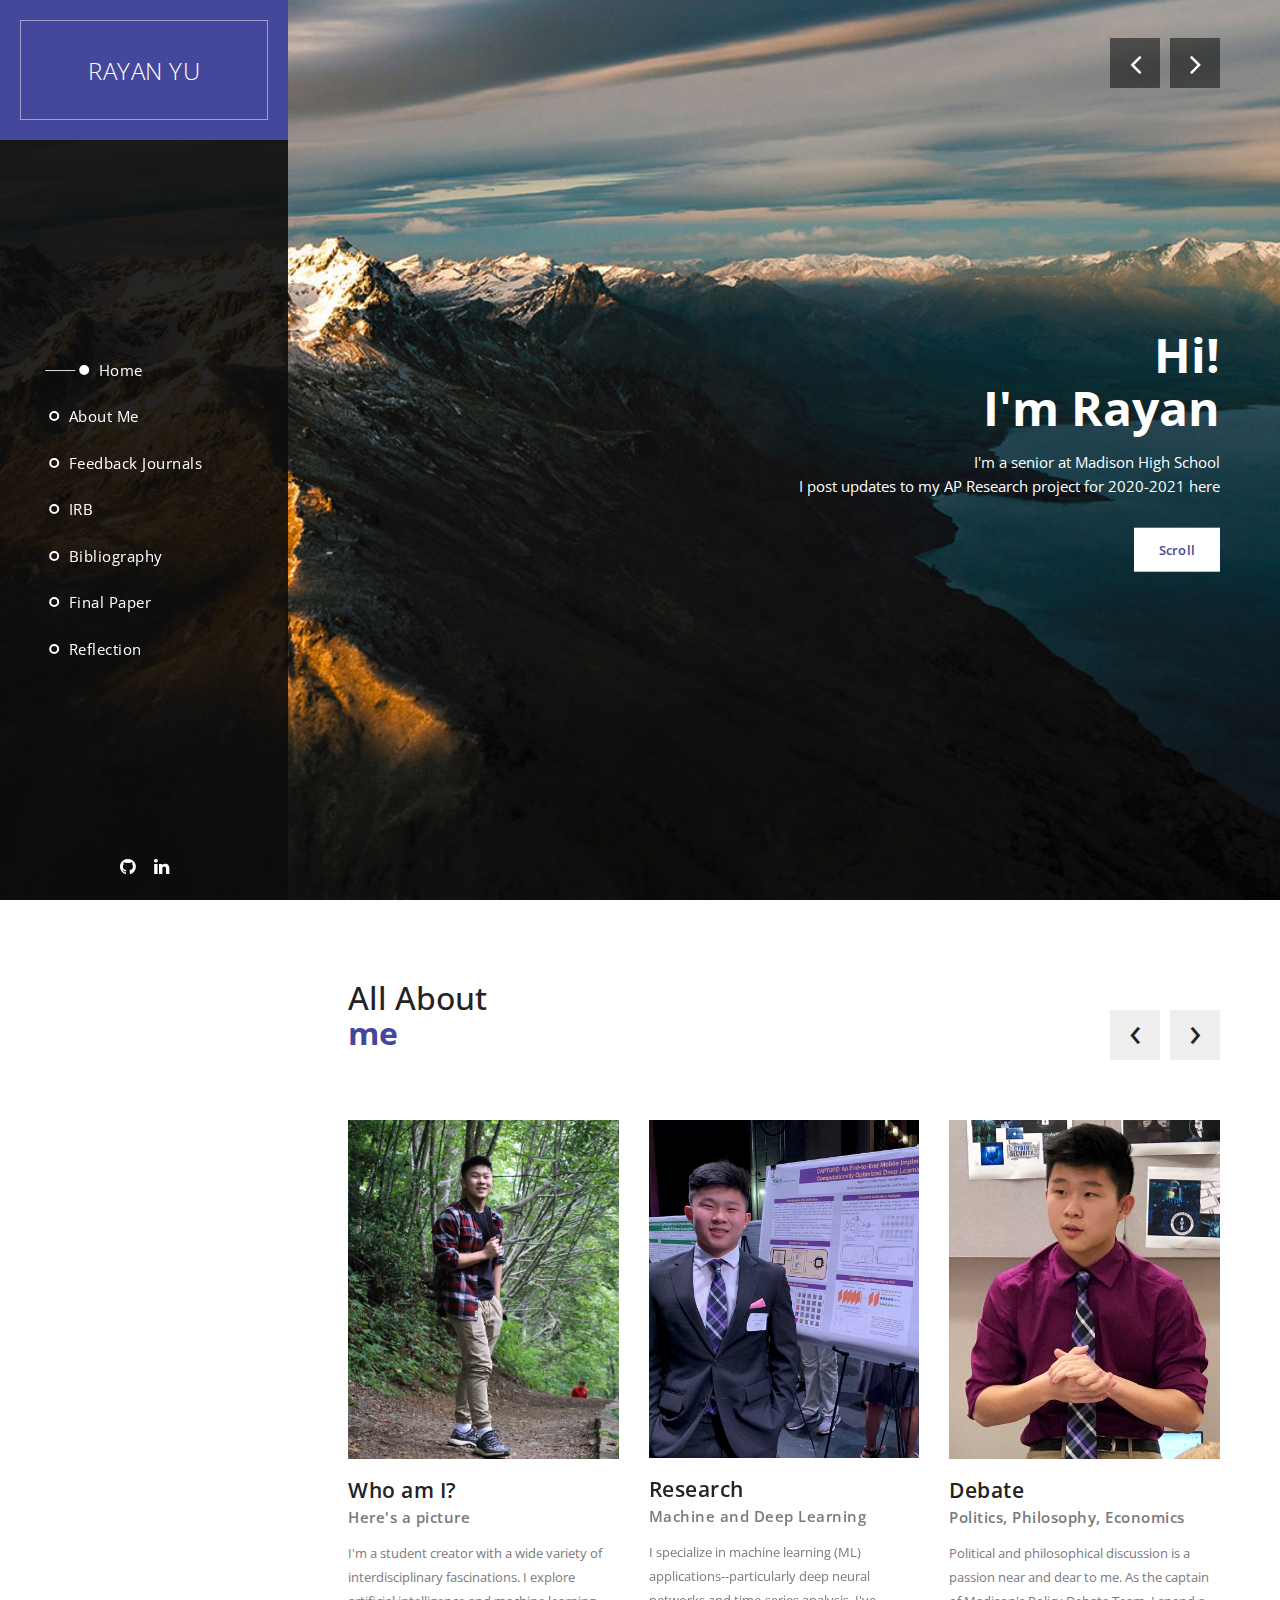
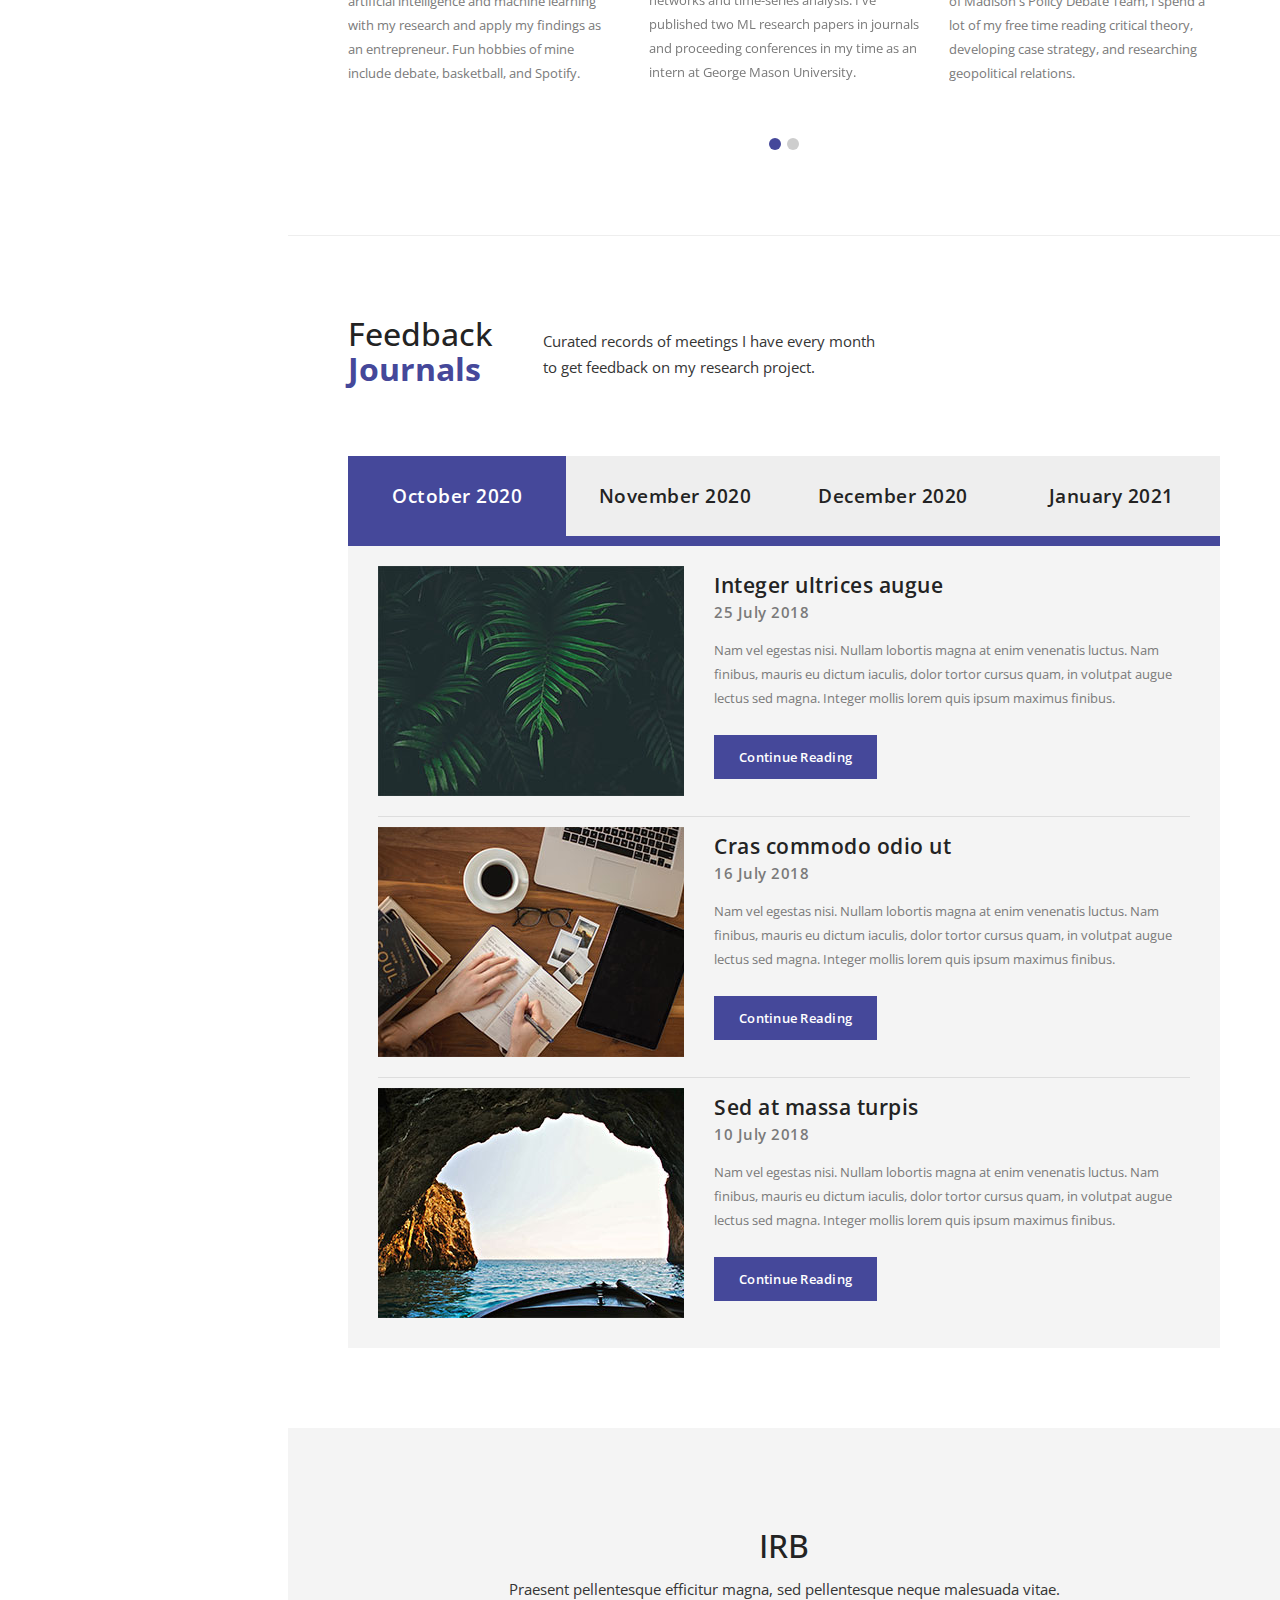
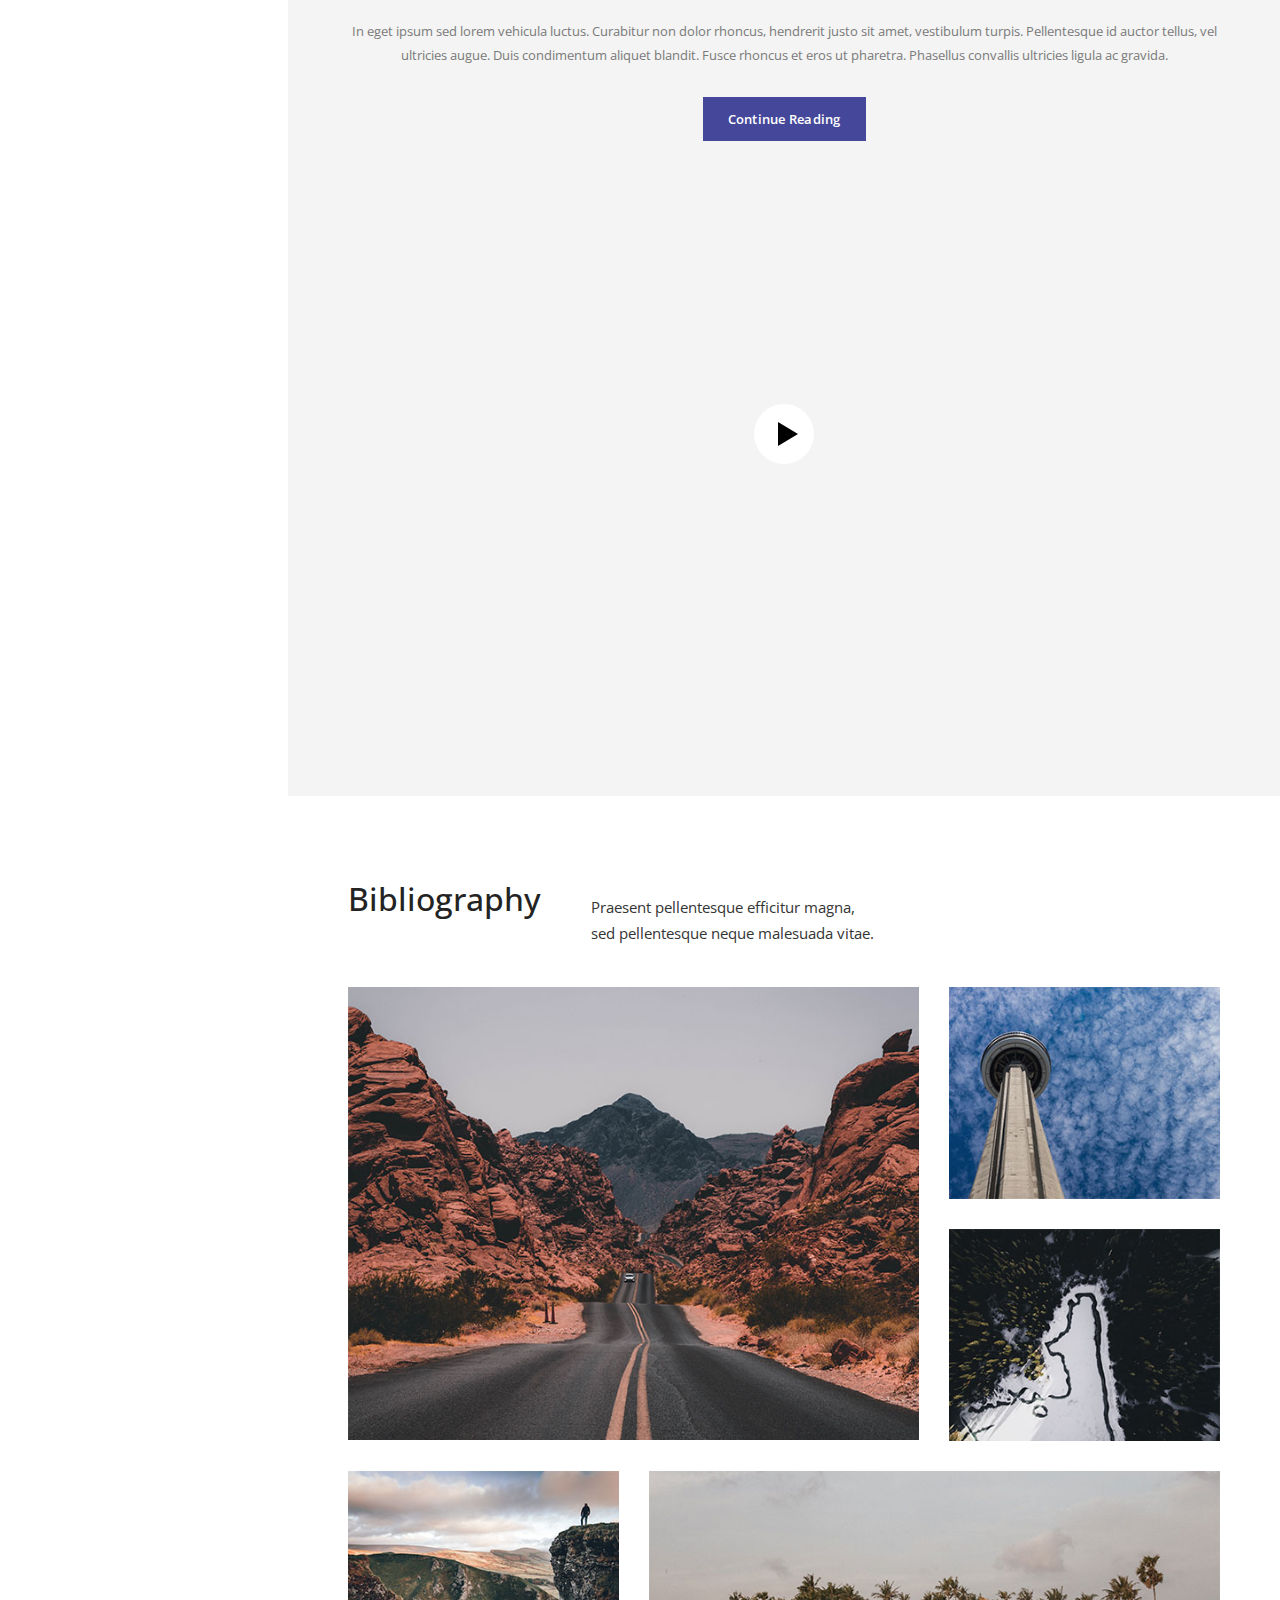
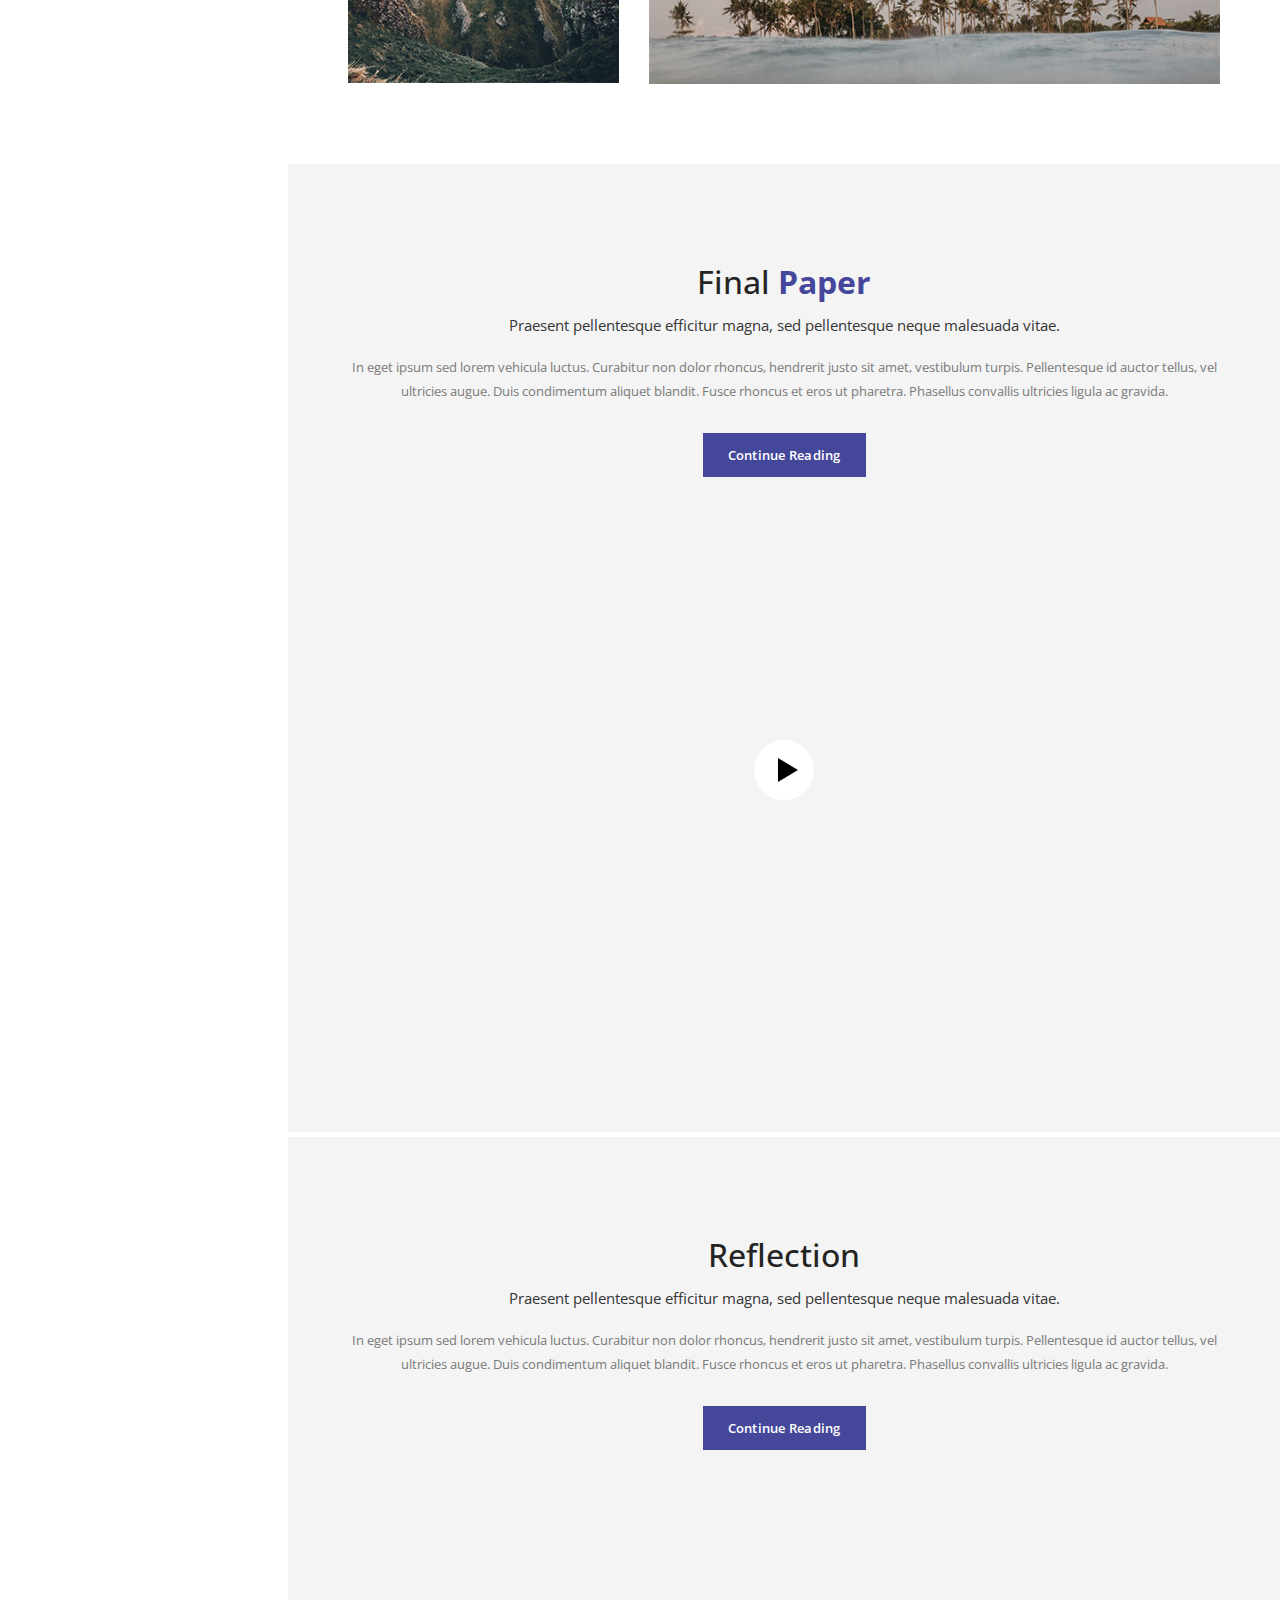
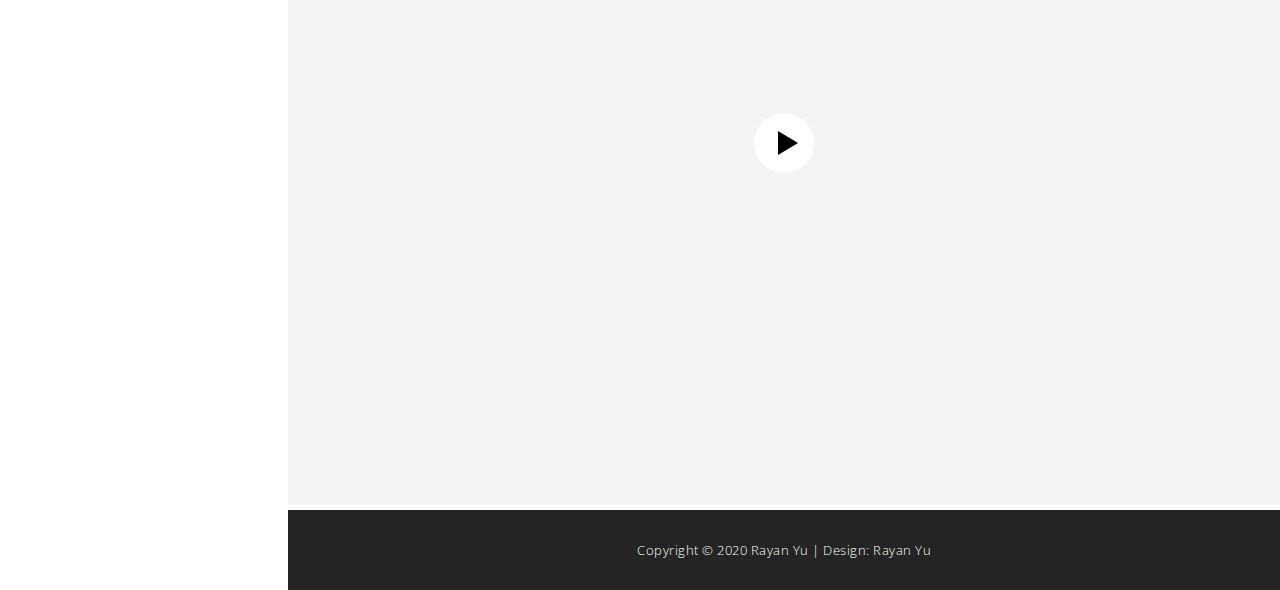
==== commit c42dc9bd: "Update index.html" ====
--- a/index.html
+++ b/index.html
@@ -210,7 +210,7 @@
                                 <span>Here's a picture</span>
                                 <p>
                                     I'm a student creator with a wide variety of interdisciplinary fascinations.
-                                    I aim to explore artificial intelligence and machine learning with my research and apply my findings 
+                                    I explore artificial intelligence and machine learning with my research and apply my findings 
                                     as an entrepreneur. Fun hobbies of mine include debate, basketball, and Spotify.
                                 </p>
                             </div>
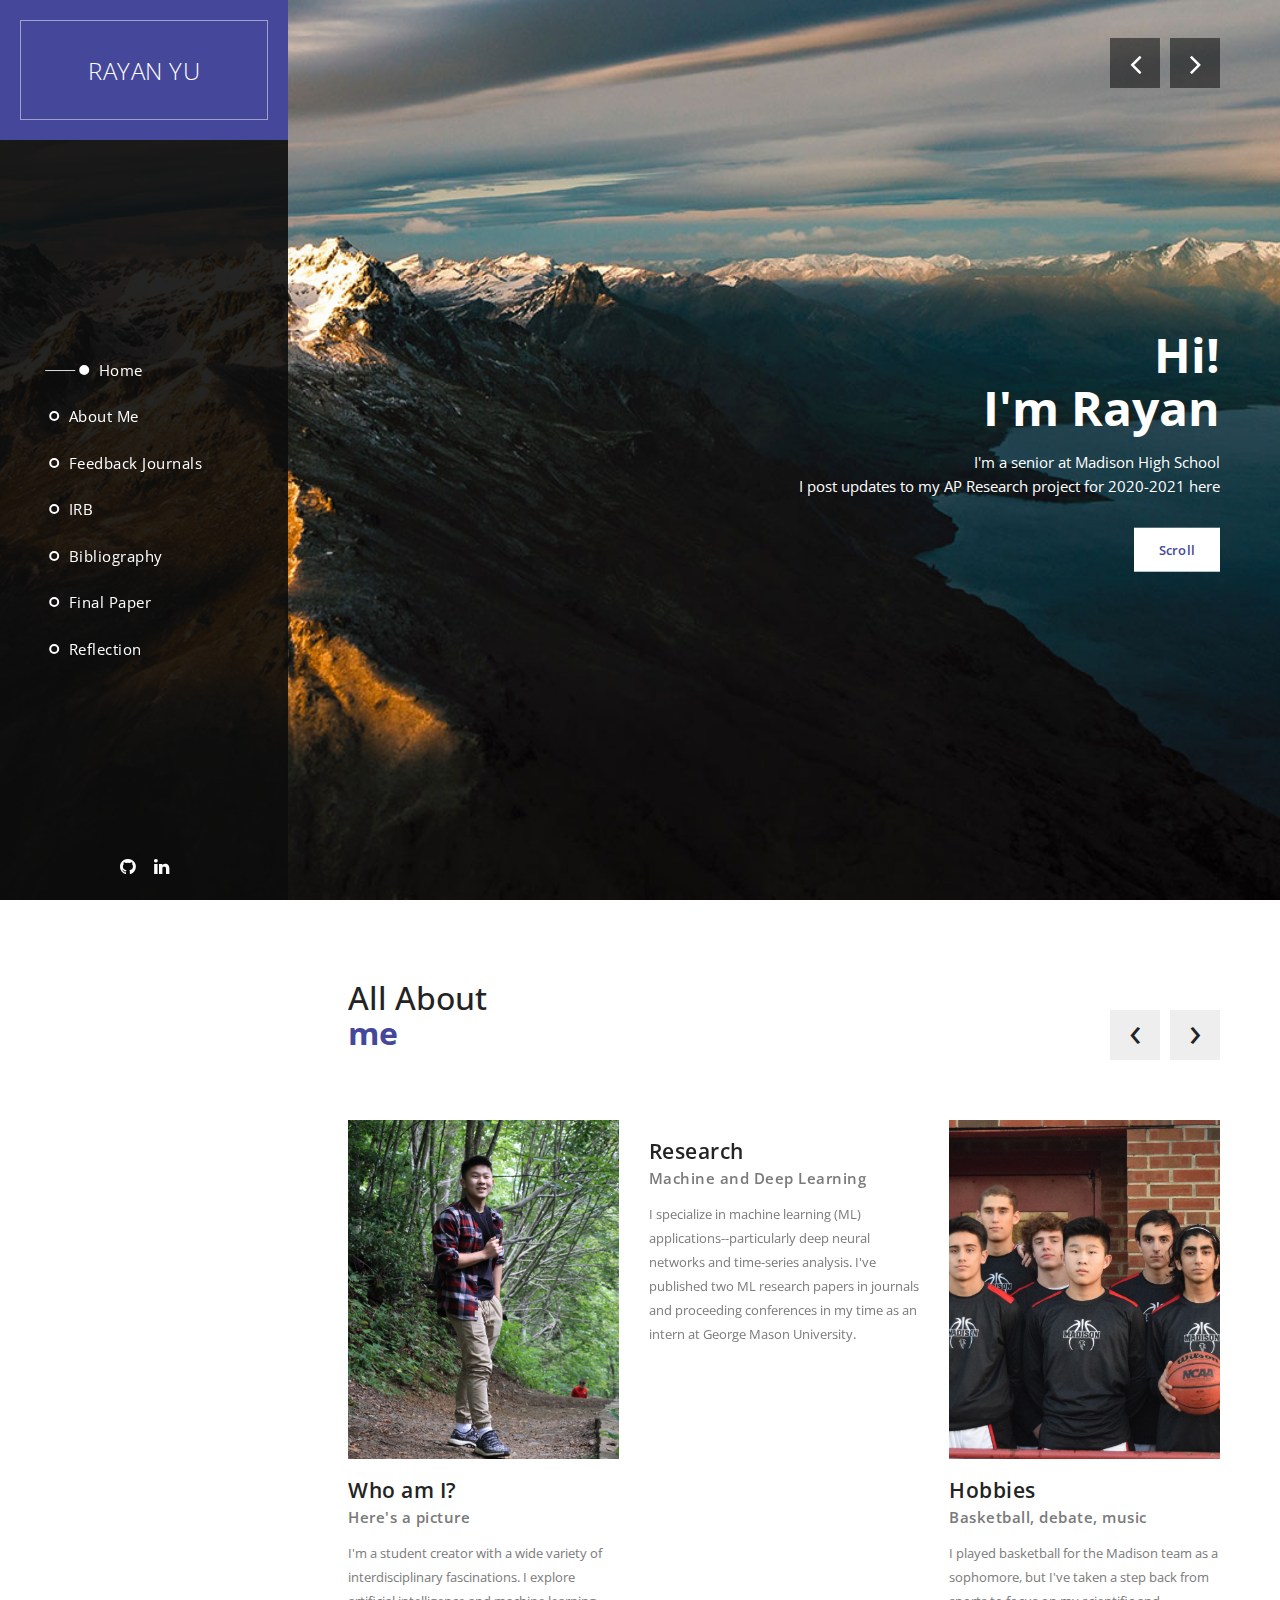
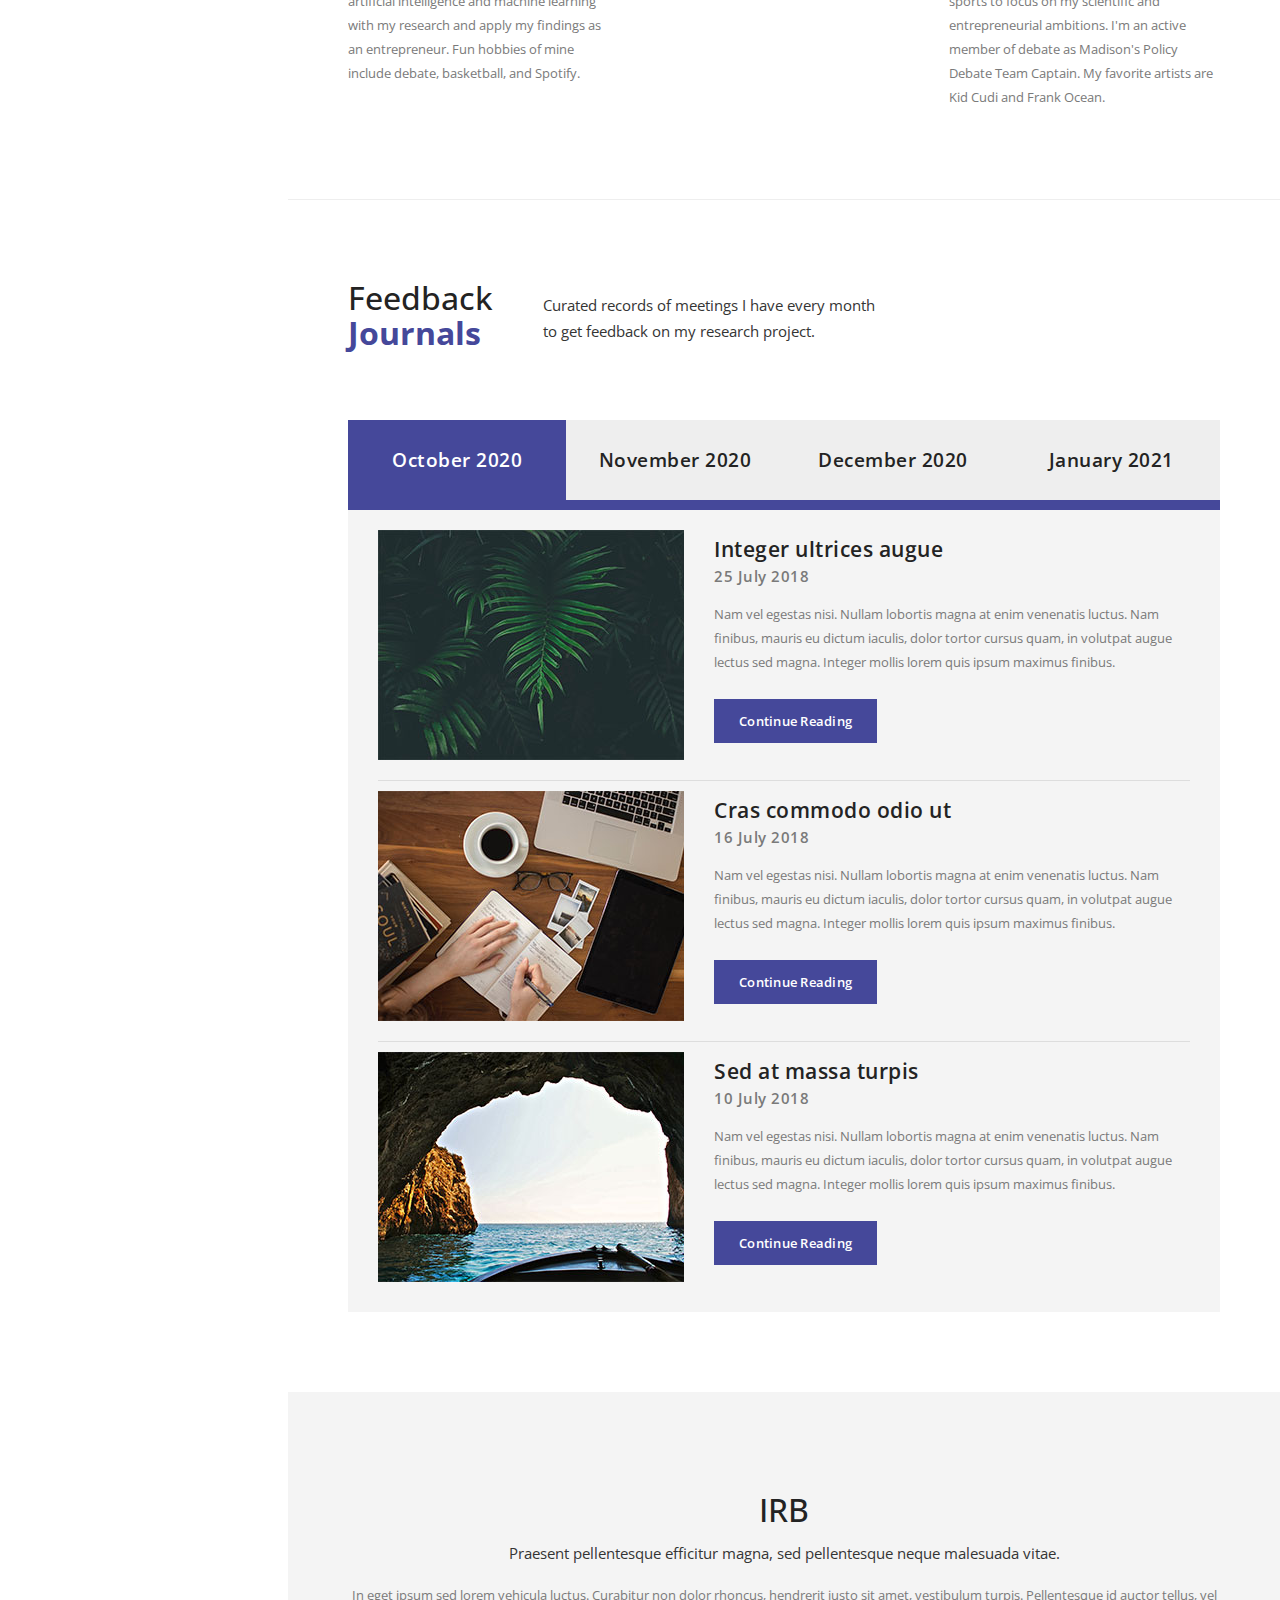
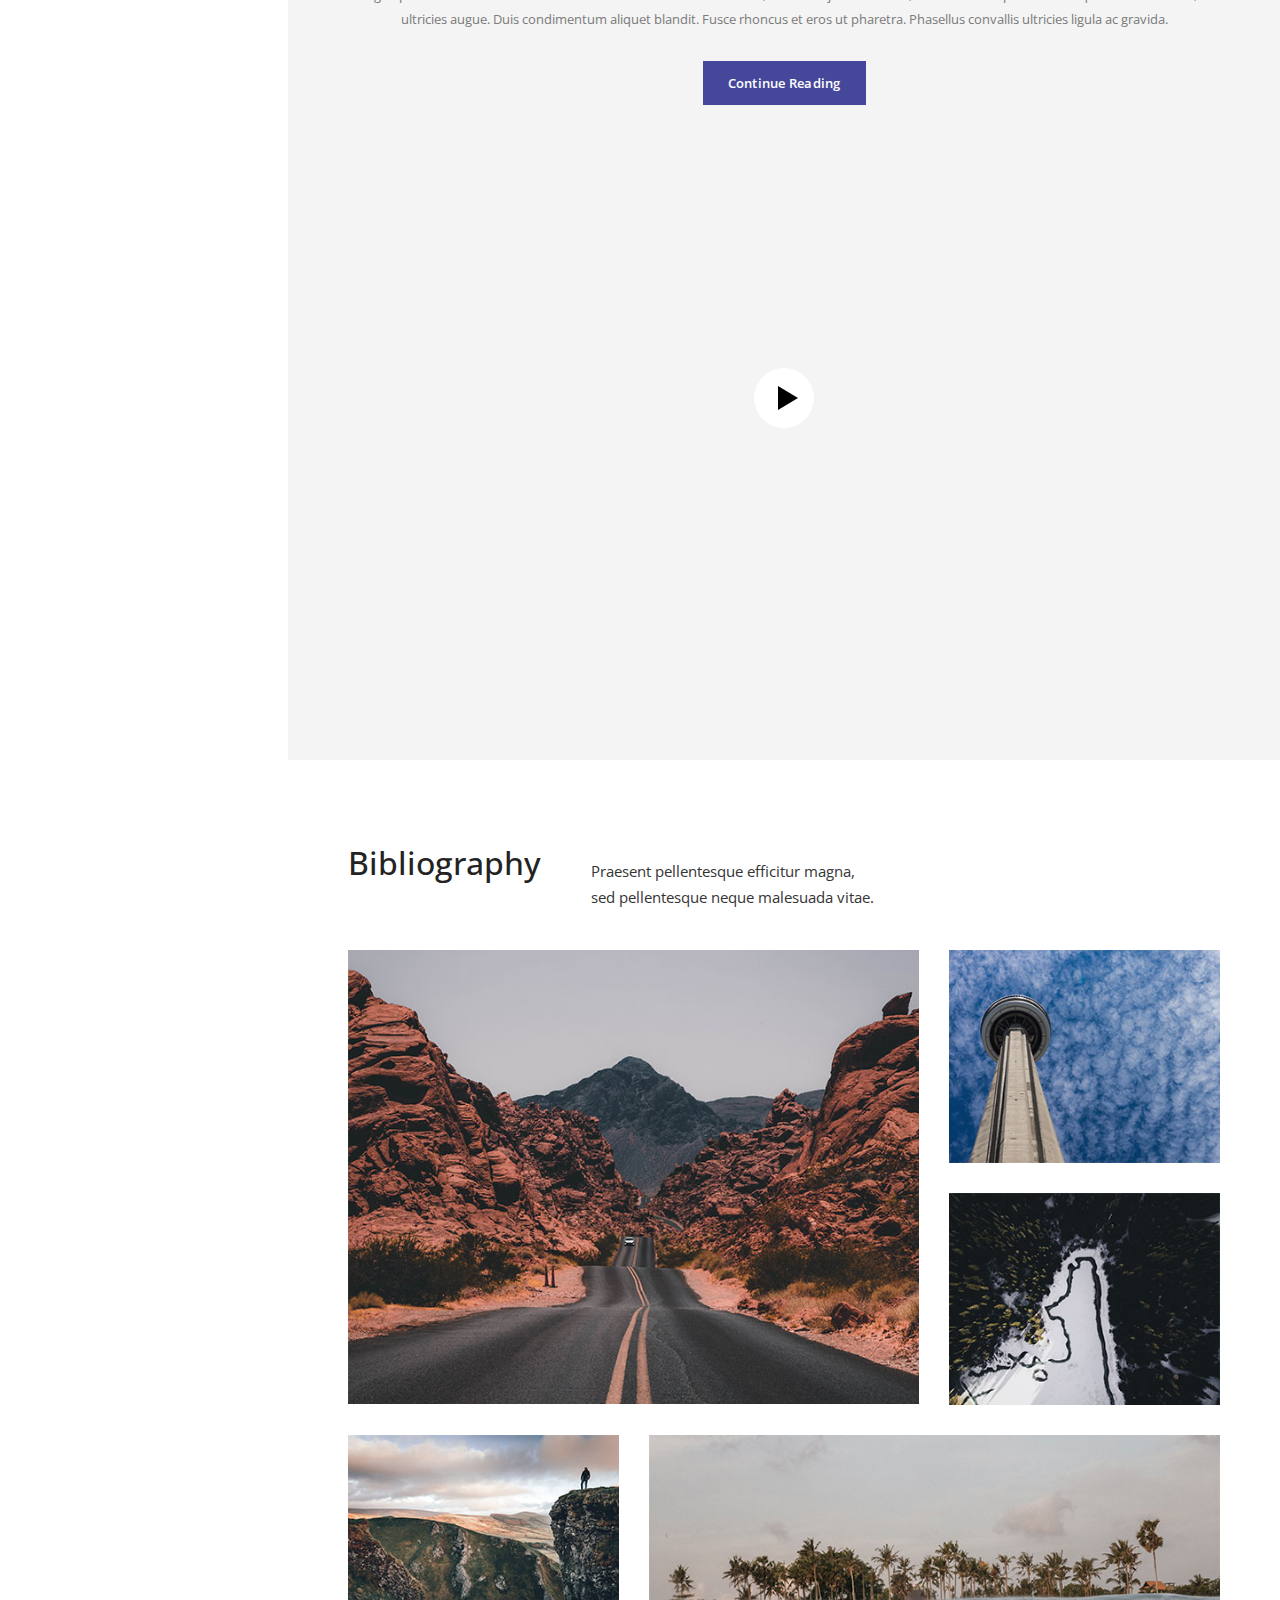
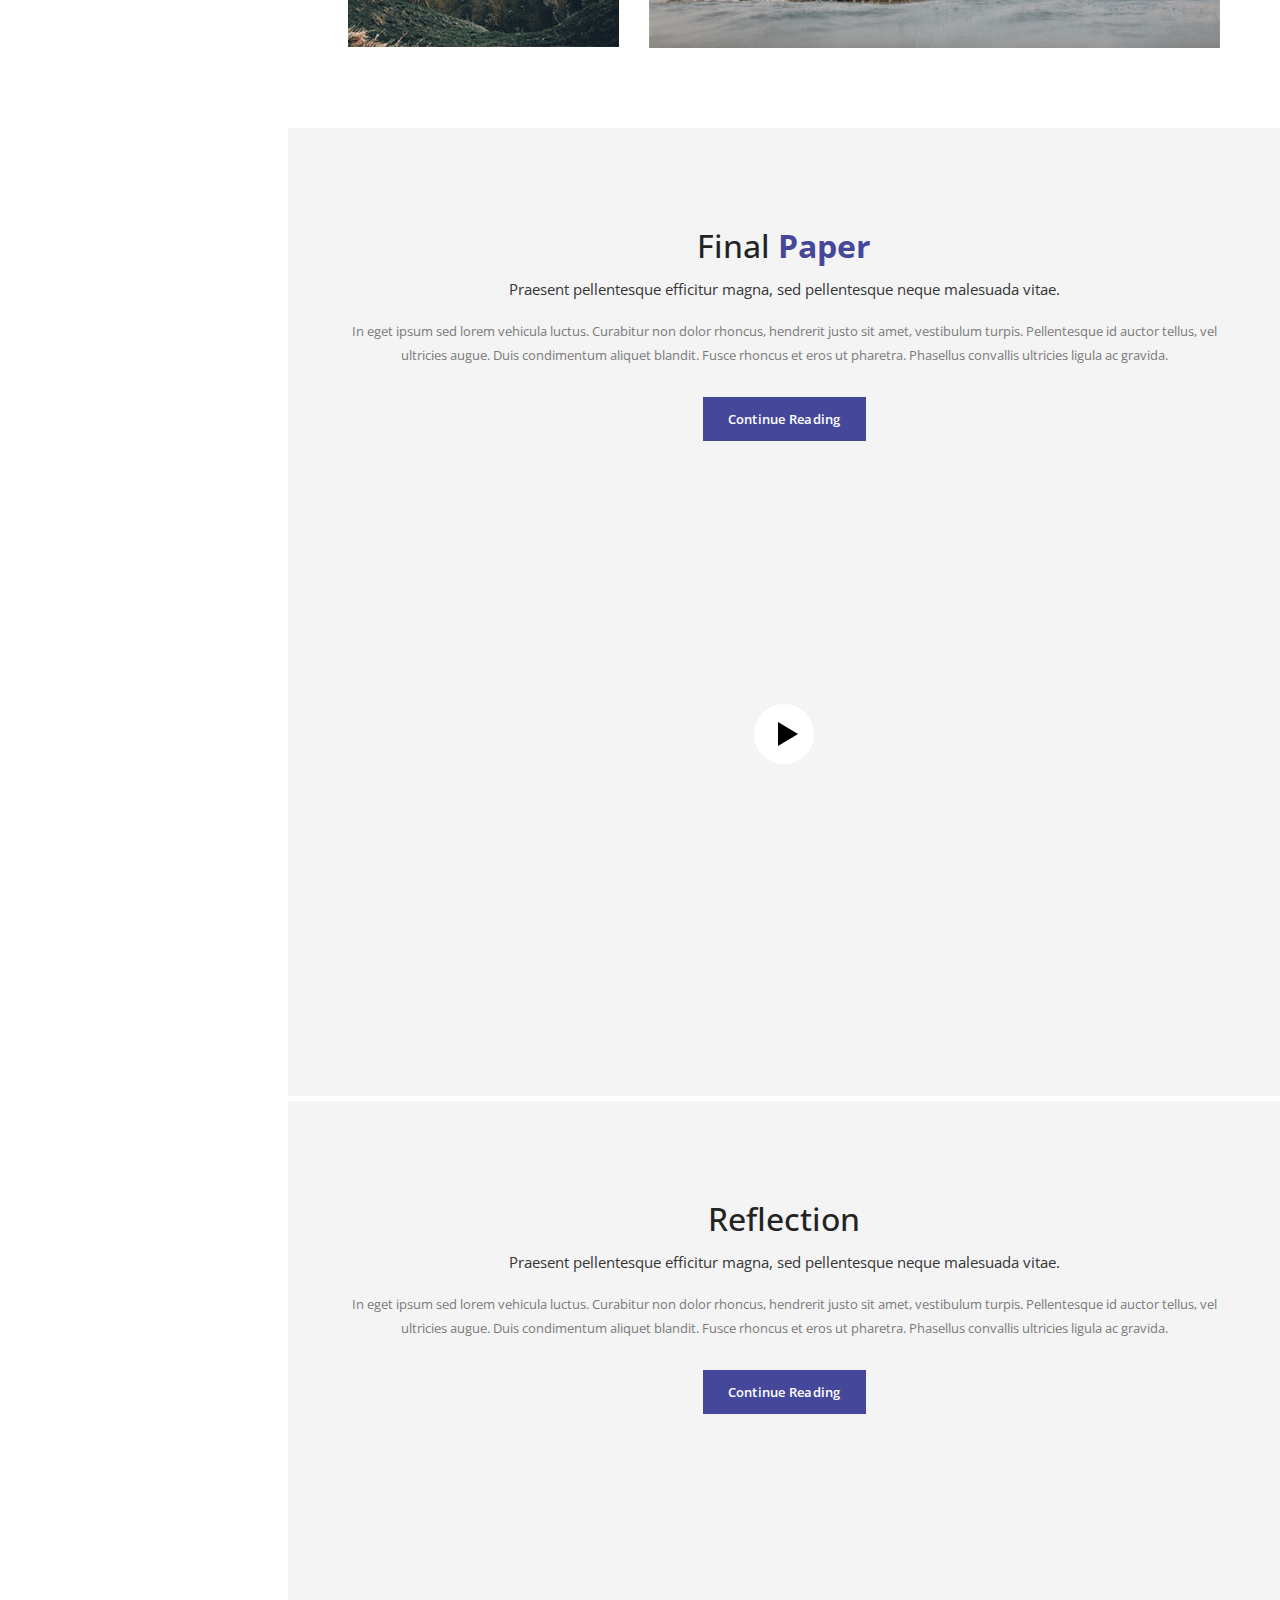
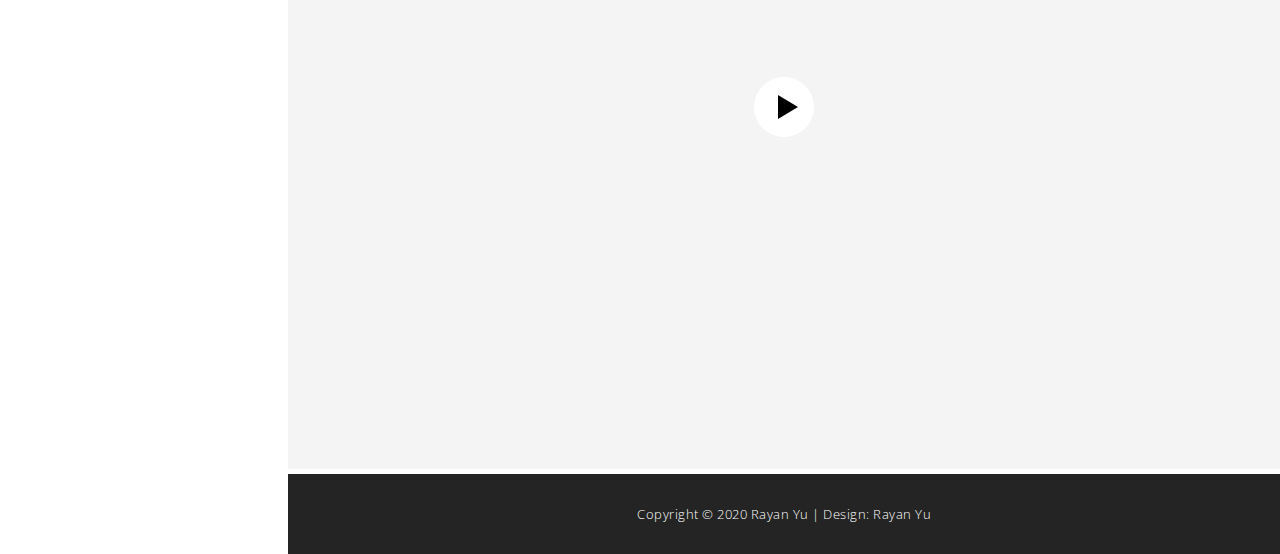
==== commit ed8f01ce: "updates" ====
--- a/index.html
+++ b/index.html
@@ -217,7 +217,7 @@
                         </div>
                         <div class="item">
                             <div class="image">
-                                <img src="img/capture1.jpg" alt="">
+                                <img src="img/collage.png" alt="">
                                 <!---<div class="featured-button button">
                                     <a href="#projects">Continue Reading</a>
                                 </div>--->
@@ -233,12 +233,12 @@
                                 </p>
                             </div>
                         </div>
-                        <div class="item">
+                       <!---<div class="item">
                             <div class="image">
                                 <img src="img/debate1.jpg" alt="">
-                                <!--<div class="featured-button button">
-                                    <a href="#projects">Continue Reading</a>
-                                </div>-->
+                                <div class="featured-button button">
+                                    <a href="#projects">Continue Reading</a>
+                                </div>
                             </div>
                             <div class="text-content">
                                 <h4>Debate</h4>
@@ -250,7 +250,7 @@
                                     geopolitical relations.
                                 </p>
                             </div>
-                        </div>
+                        </div>--->
                         <div class="item">
                             <div class="image">
                                 <img src="img/DSC_4832.jpg" alt="">
@@ -259,12 +259,13 @@
                                 </div>--->
                             </div>
                             <div class="text-content">
-                                <h4>Basketball</h4>
-                                <span>On the Madison team</span>
+                                <h4>Hobbies</h4>
+                                <span>Basketball, debate, music</span>
                                 <p>
-                                  I love to play basketball for fun (and competitively too!). Although I 
-                                  competed on the Madison team in my sophomore year, I've taken a step back from 
-                                  sports to focus on my scientific and entrepreneurial ambitions.
+                                  I played basketball for the Madison team as a sophomore, but I've
+                                  taken a step back from sports to focus on my scientific and entrepreneurial ambitions.
+                                  I'm an active member of debate as Madison's Policy Debate Team Captain. 
+                                  My favorite artists are Kid Cudi and Frank Ocean.
                                 </p>
                             </div>
                         </div>
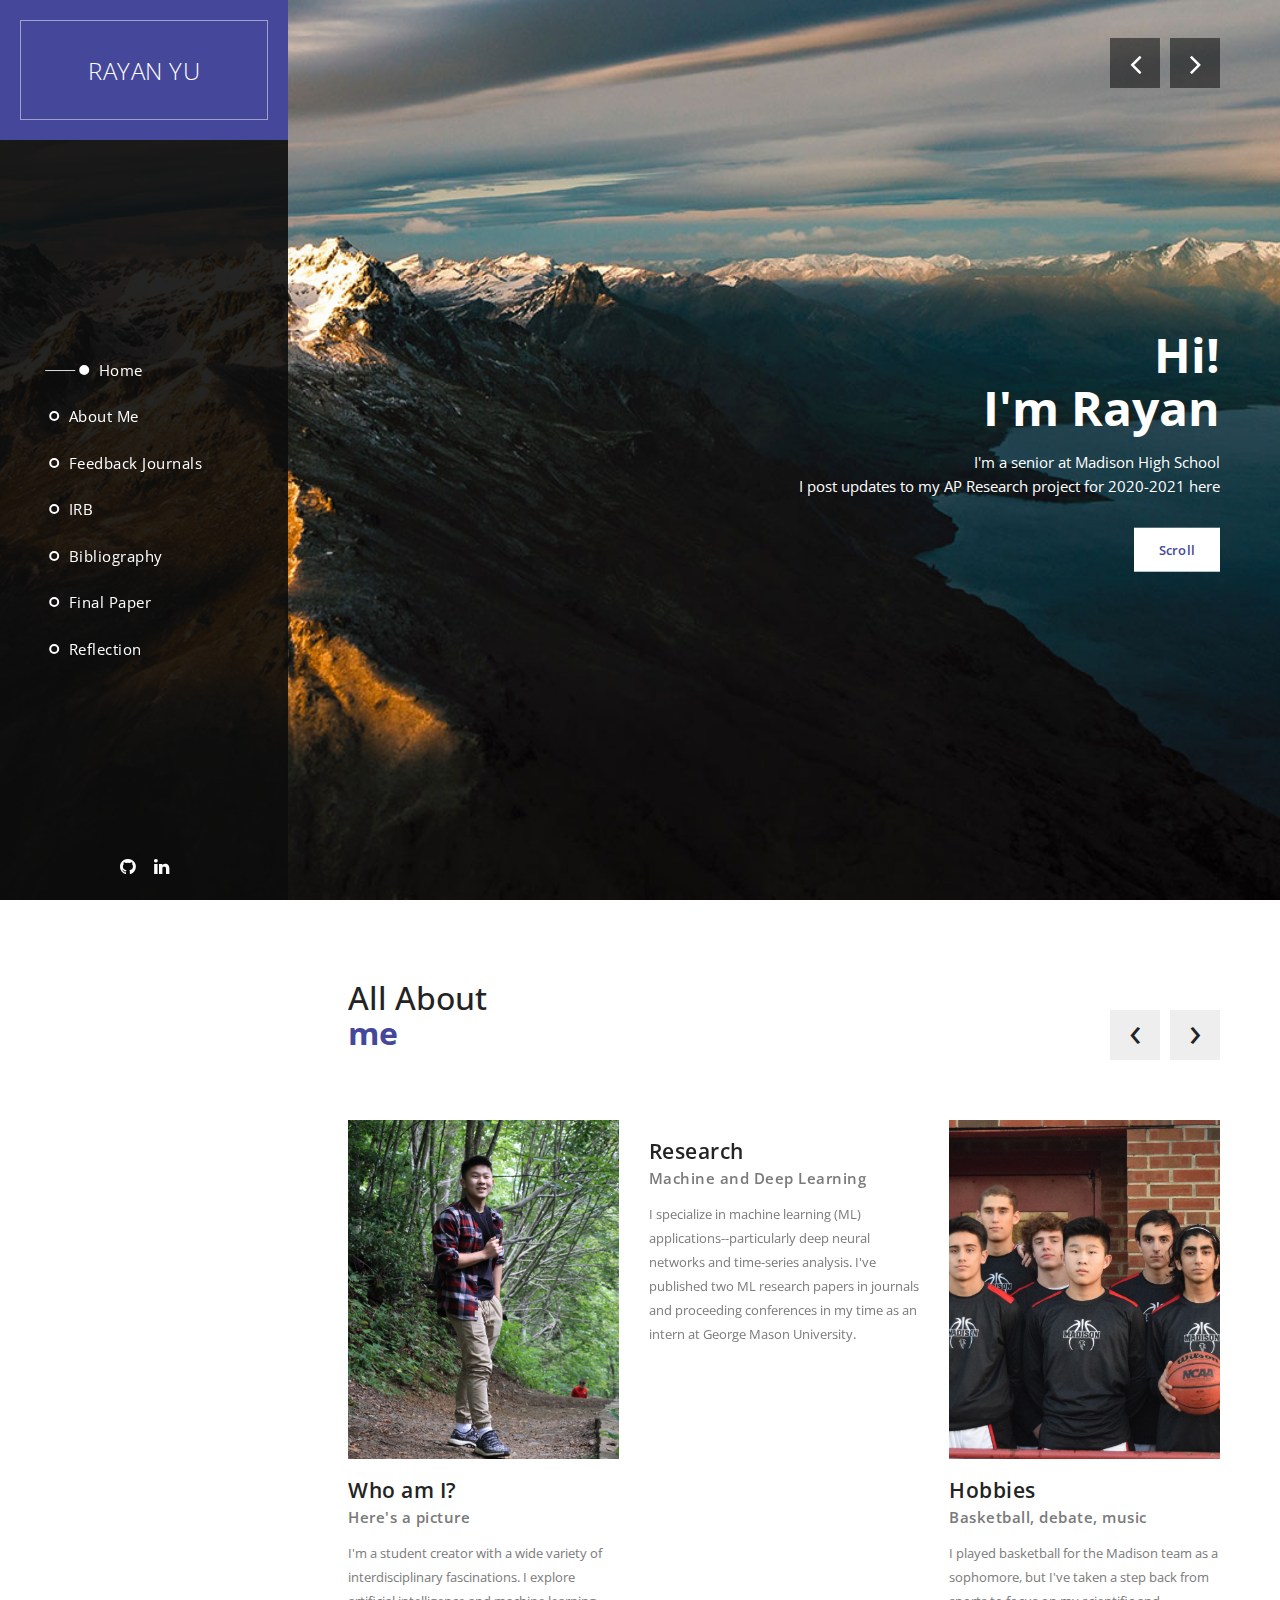
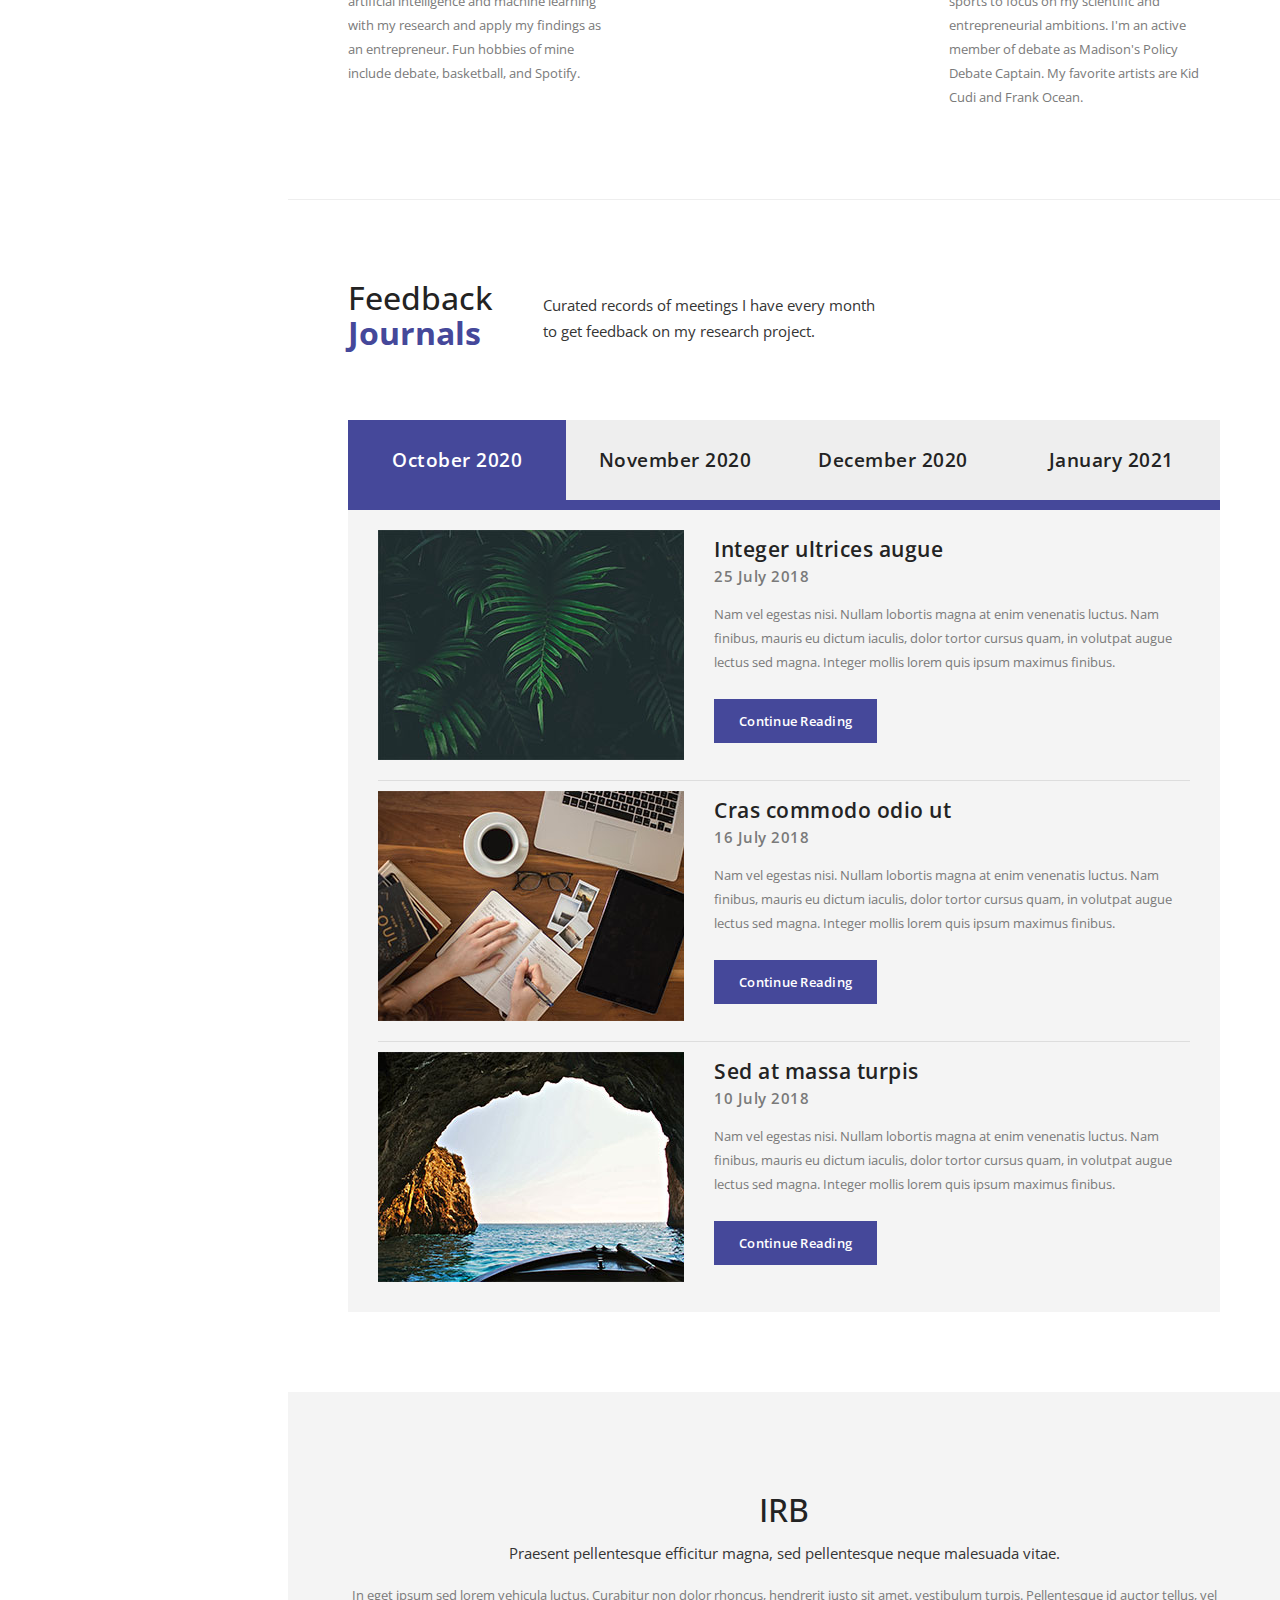
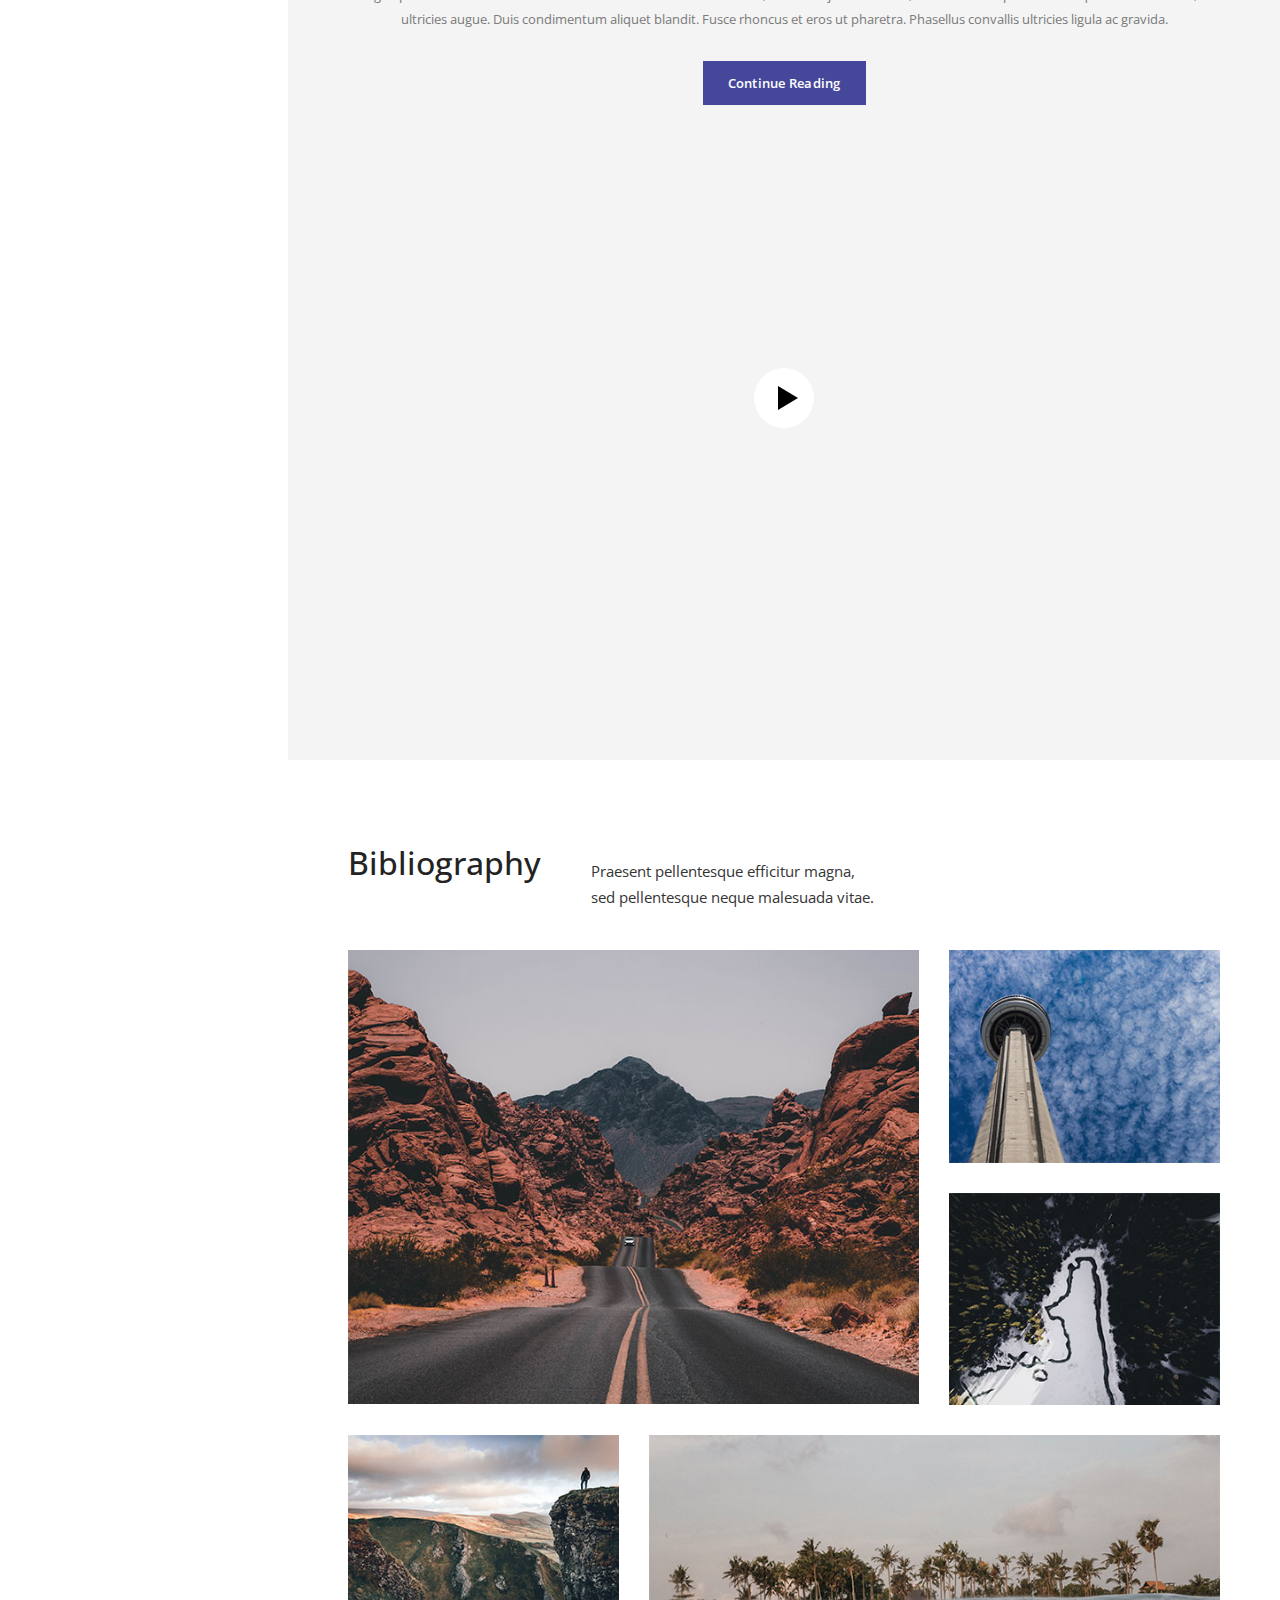
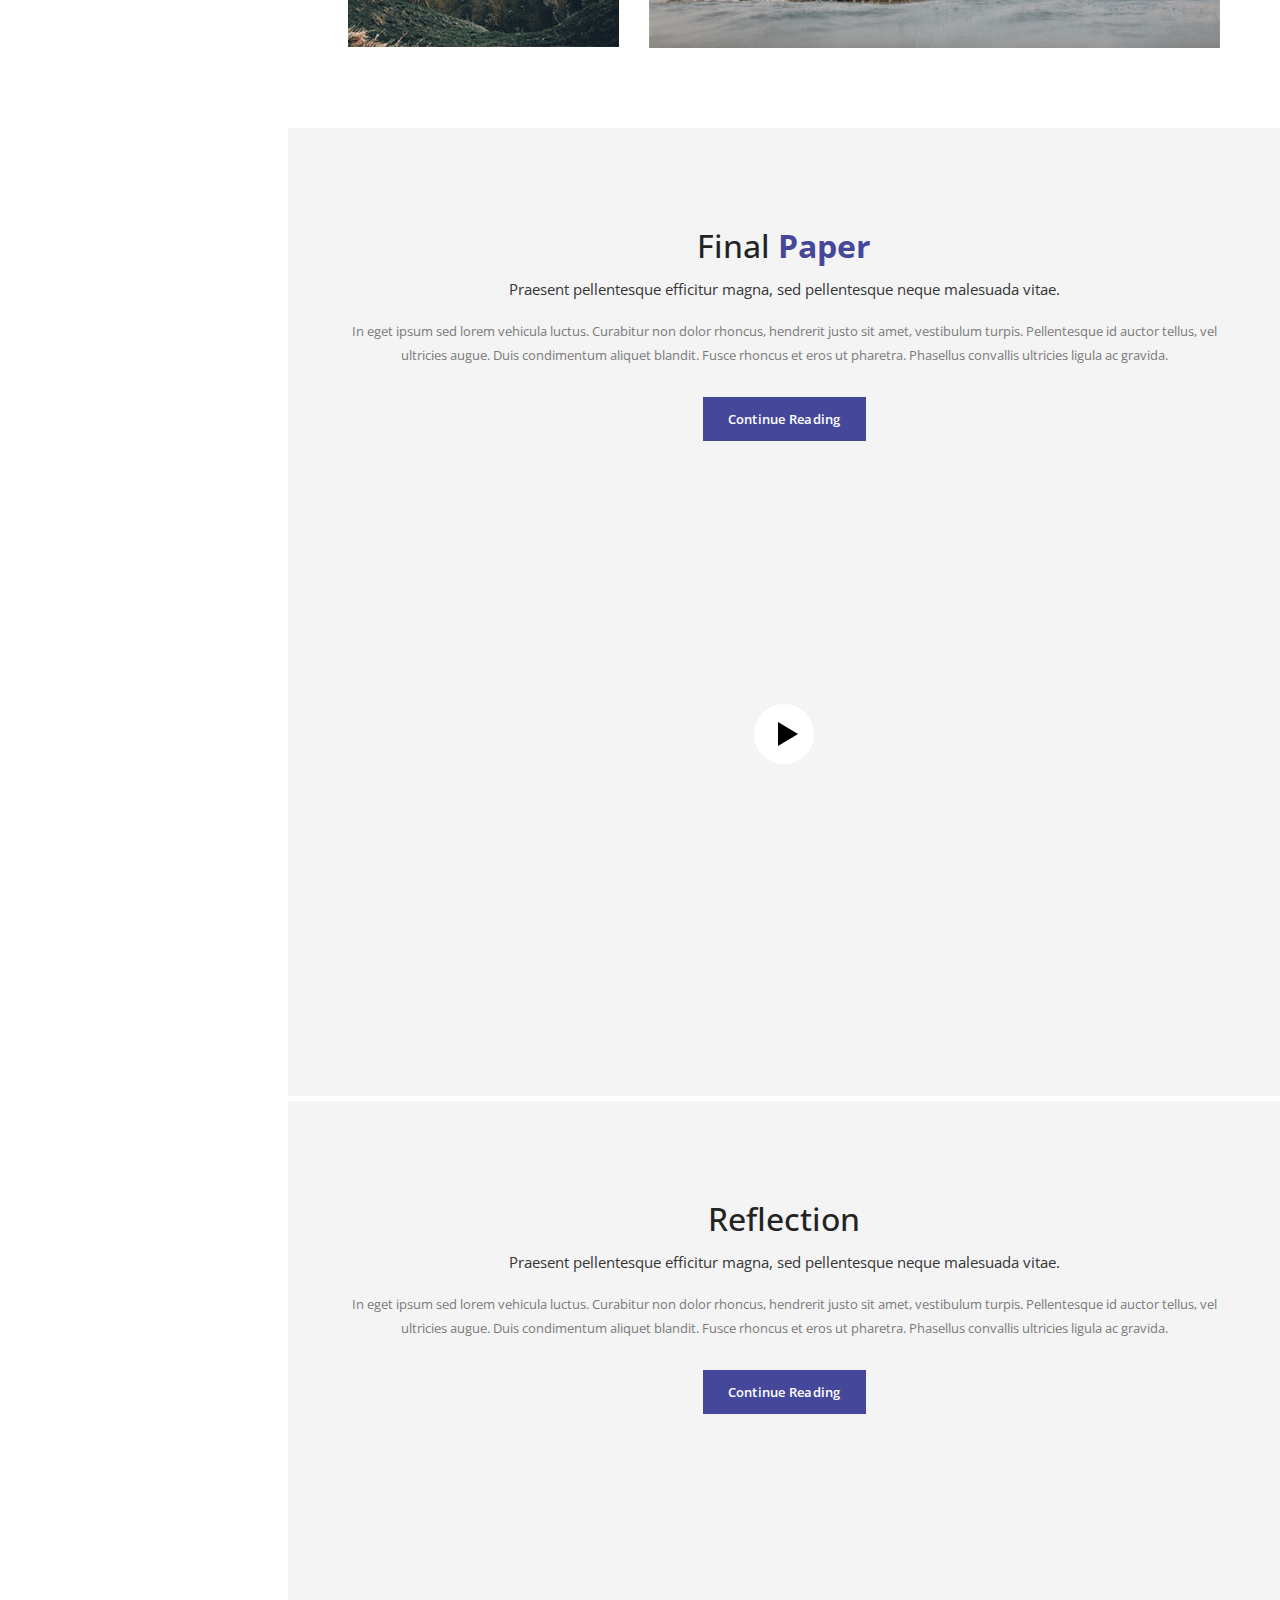
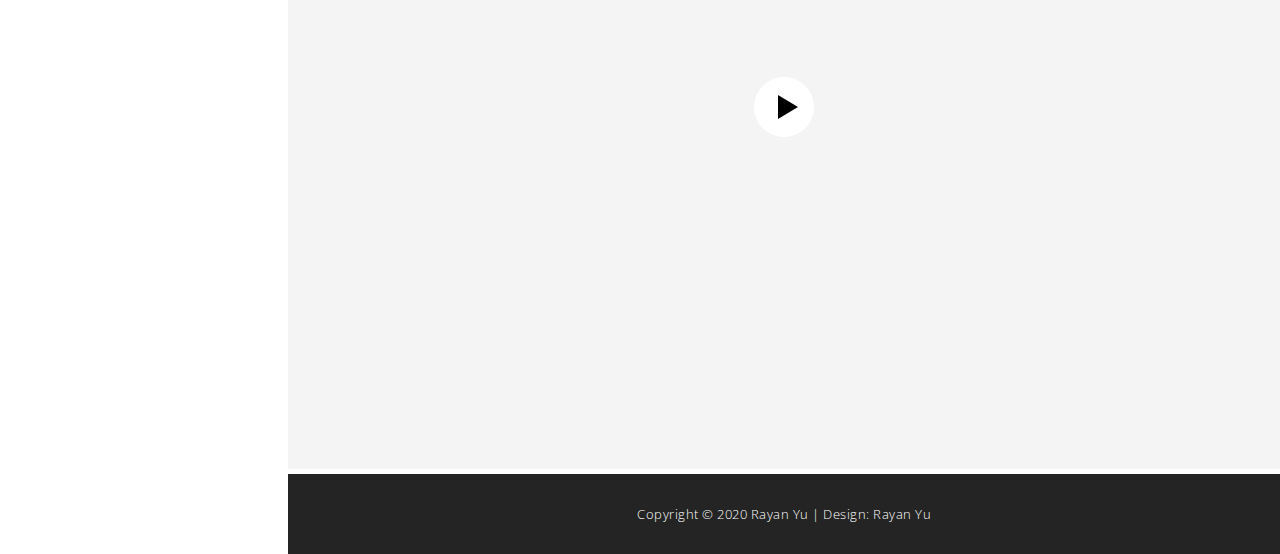
==== commit e4d7b601: "Update index.html" ====
--- a/index.html
+++ b/index.html
@@ -264,7 +264,7 @@
                                 <p>
                                   I played basketball for the Madison team as a sophomore, but I've
                                   taken a step back from sports to focus on my scientific and entrepreneurial ambitions.
-                                  I'm an active member of debate as Madison's Policy Debate Team Captain. 
+                                  I'm an active member of debate as Madison's Policy Debate Captain. 
                                   My favorite artists are Kid Cudi and Frank Ocean.
                                 </p>
                             </div>
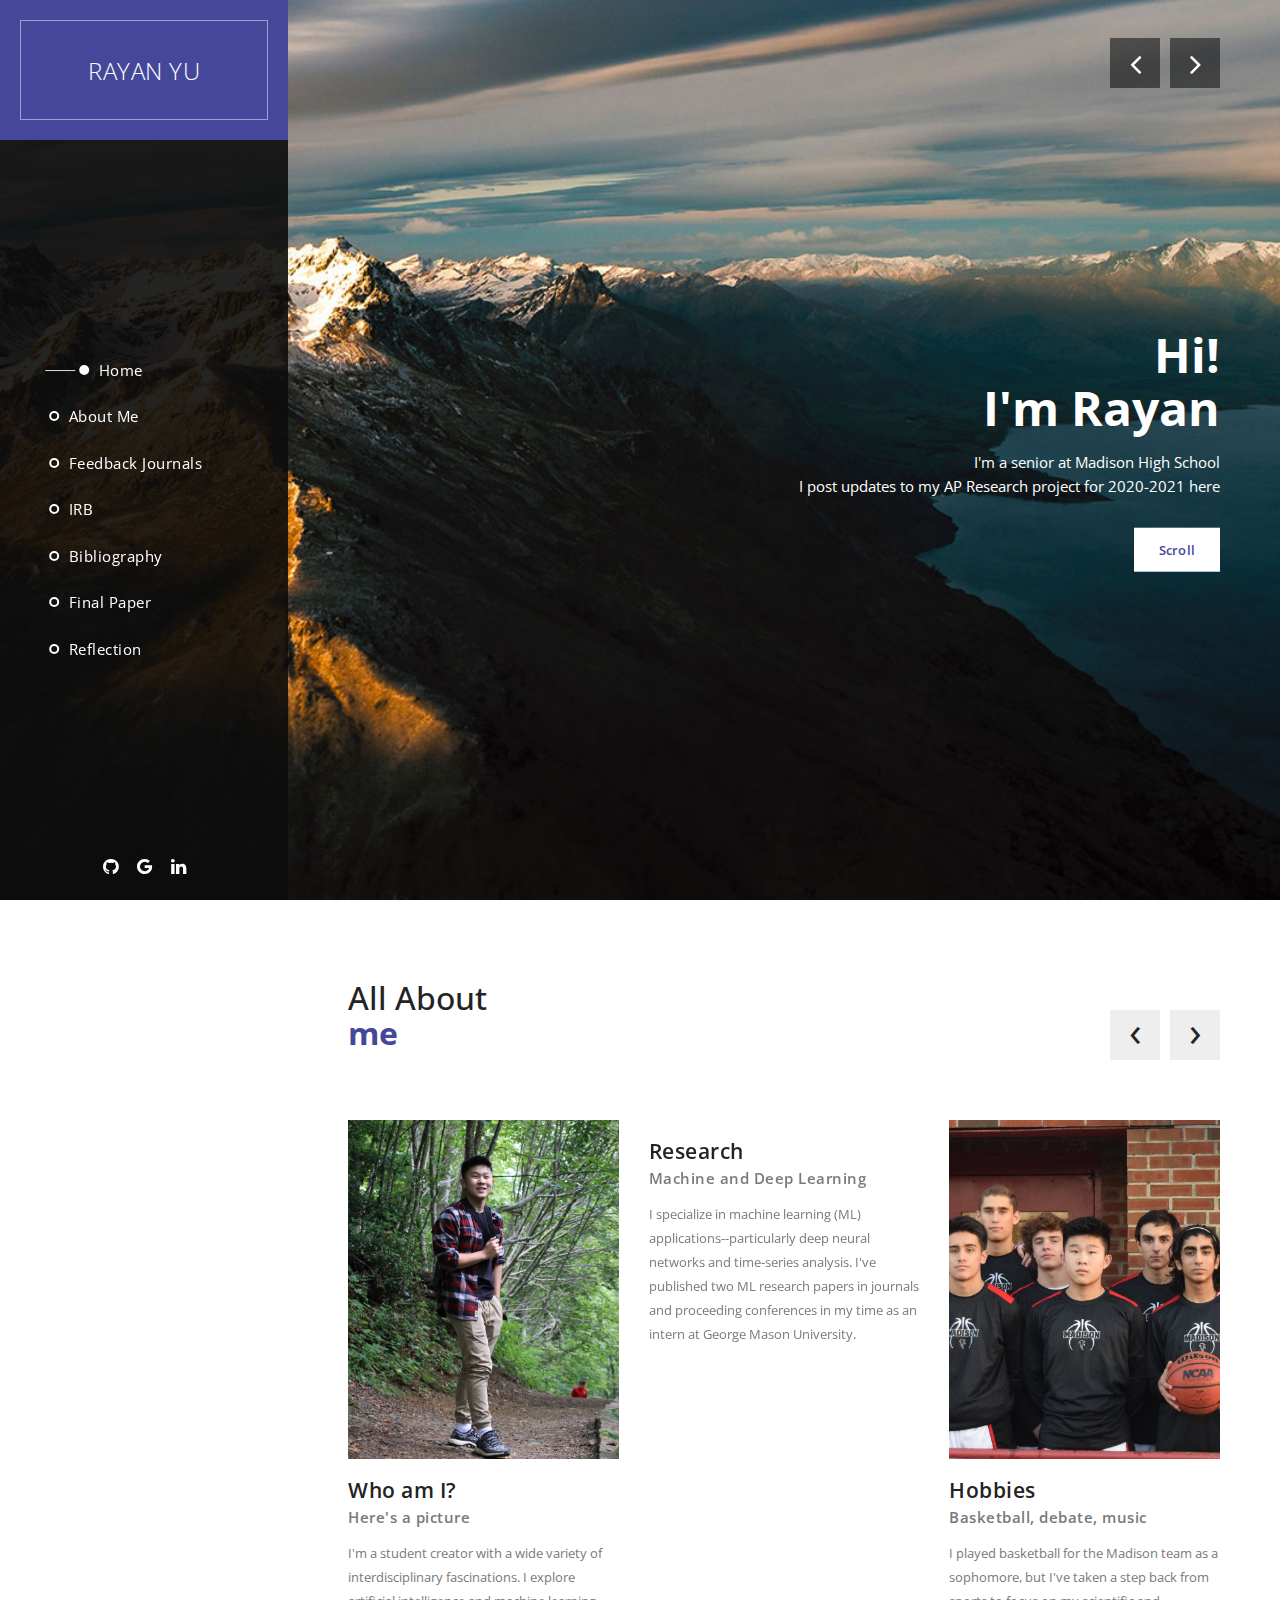
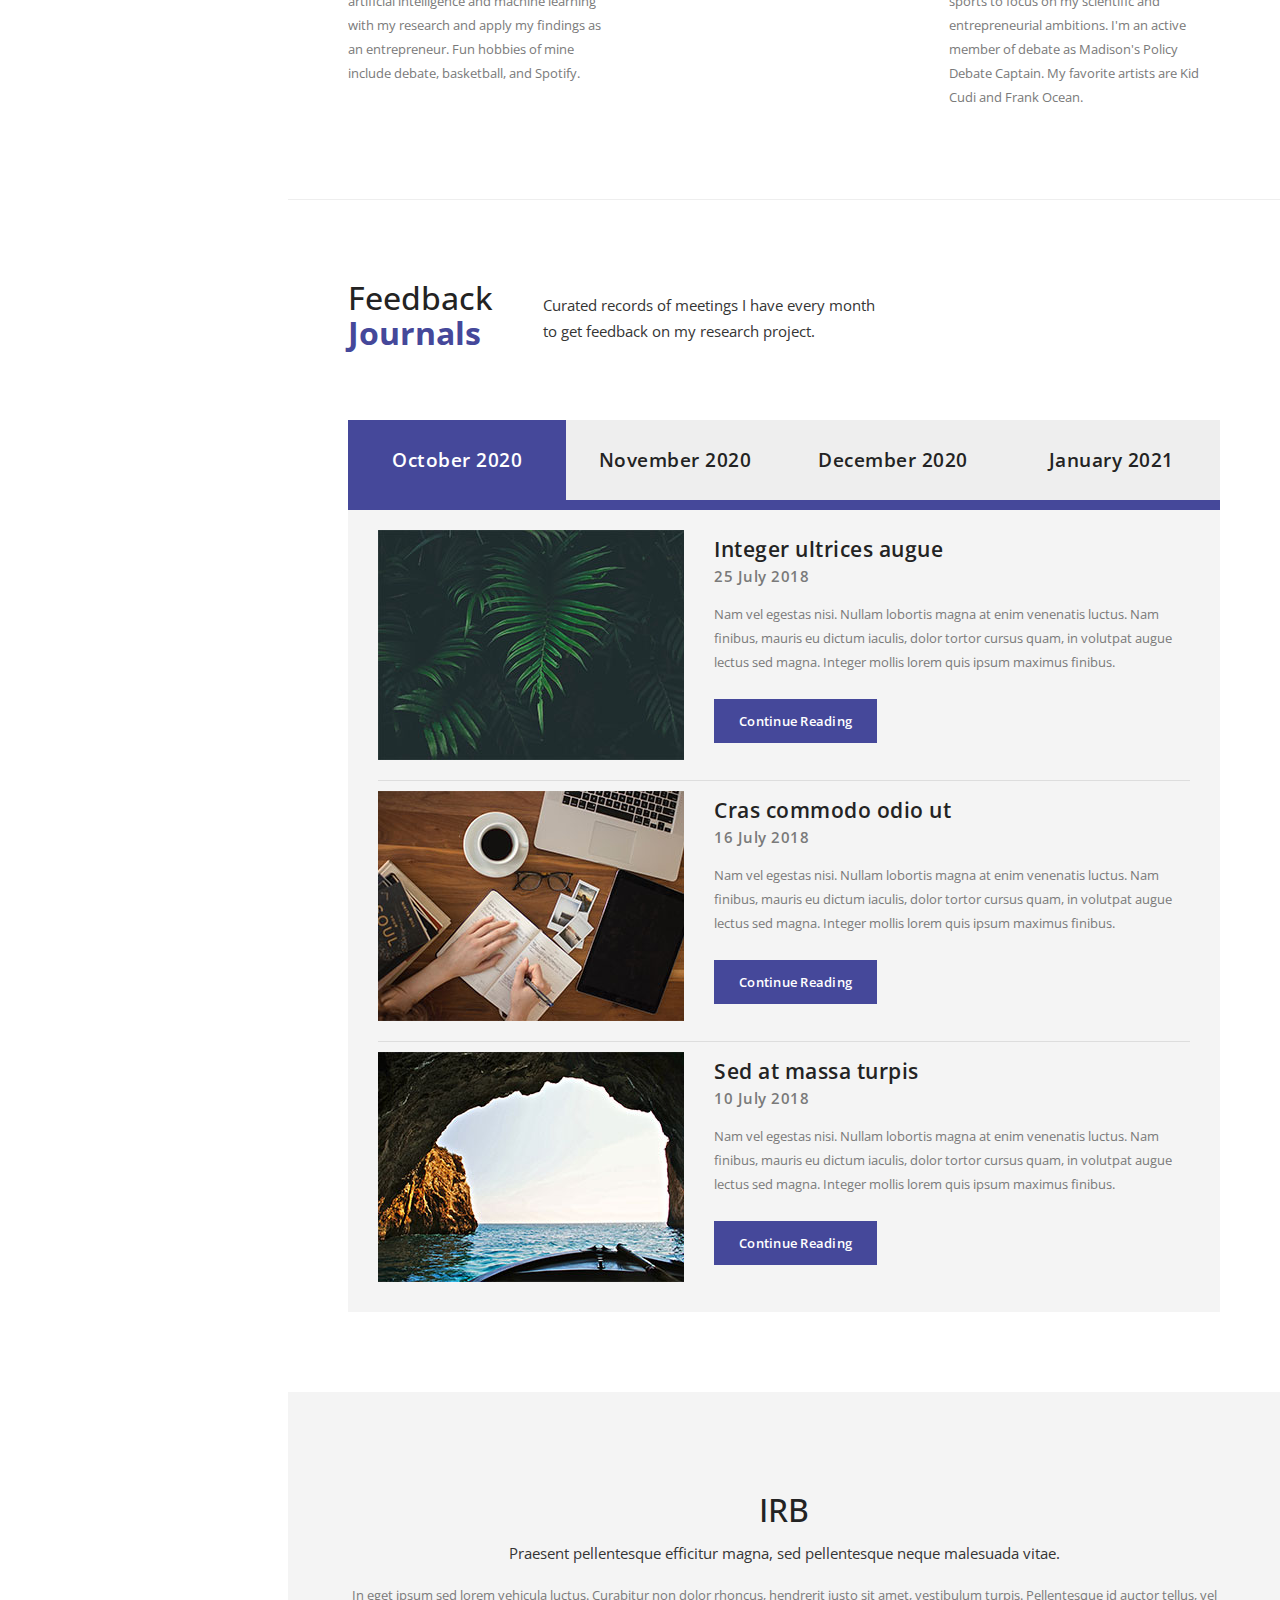
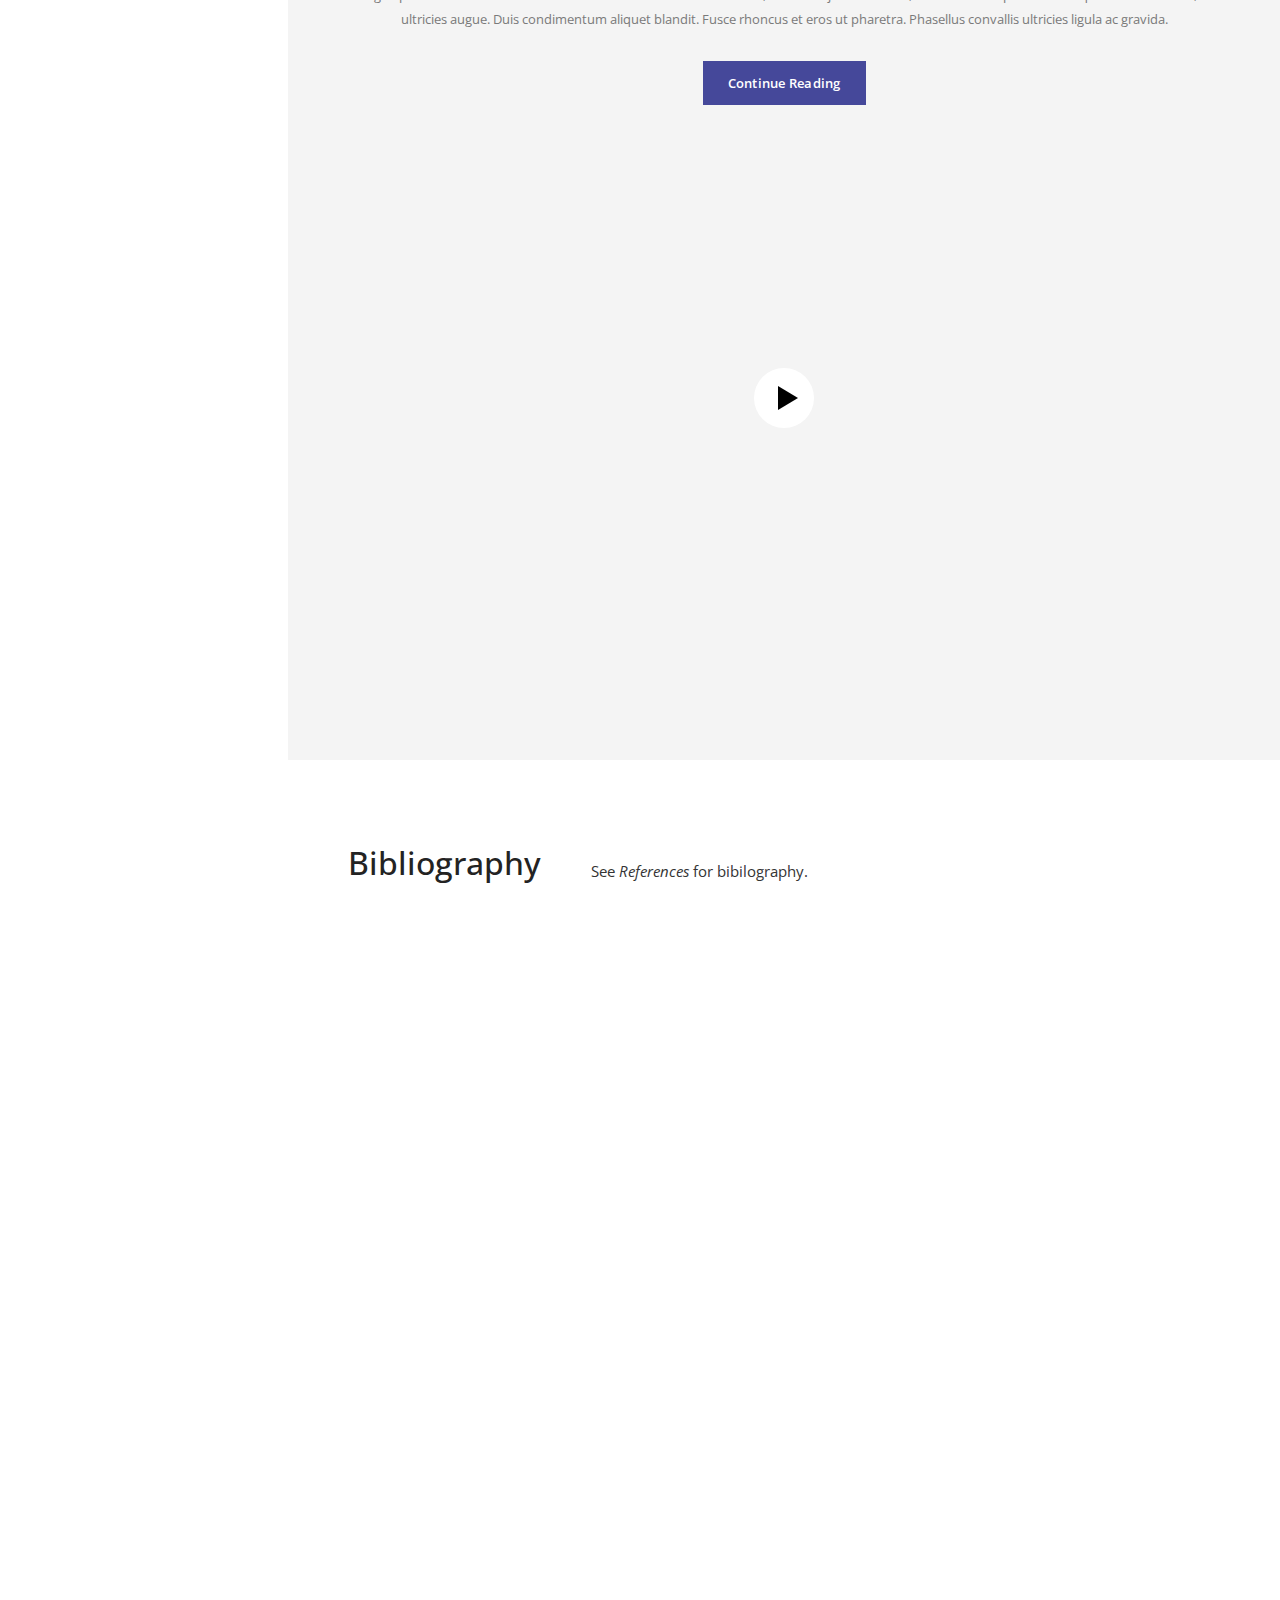
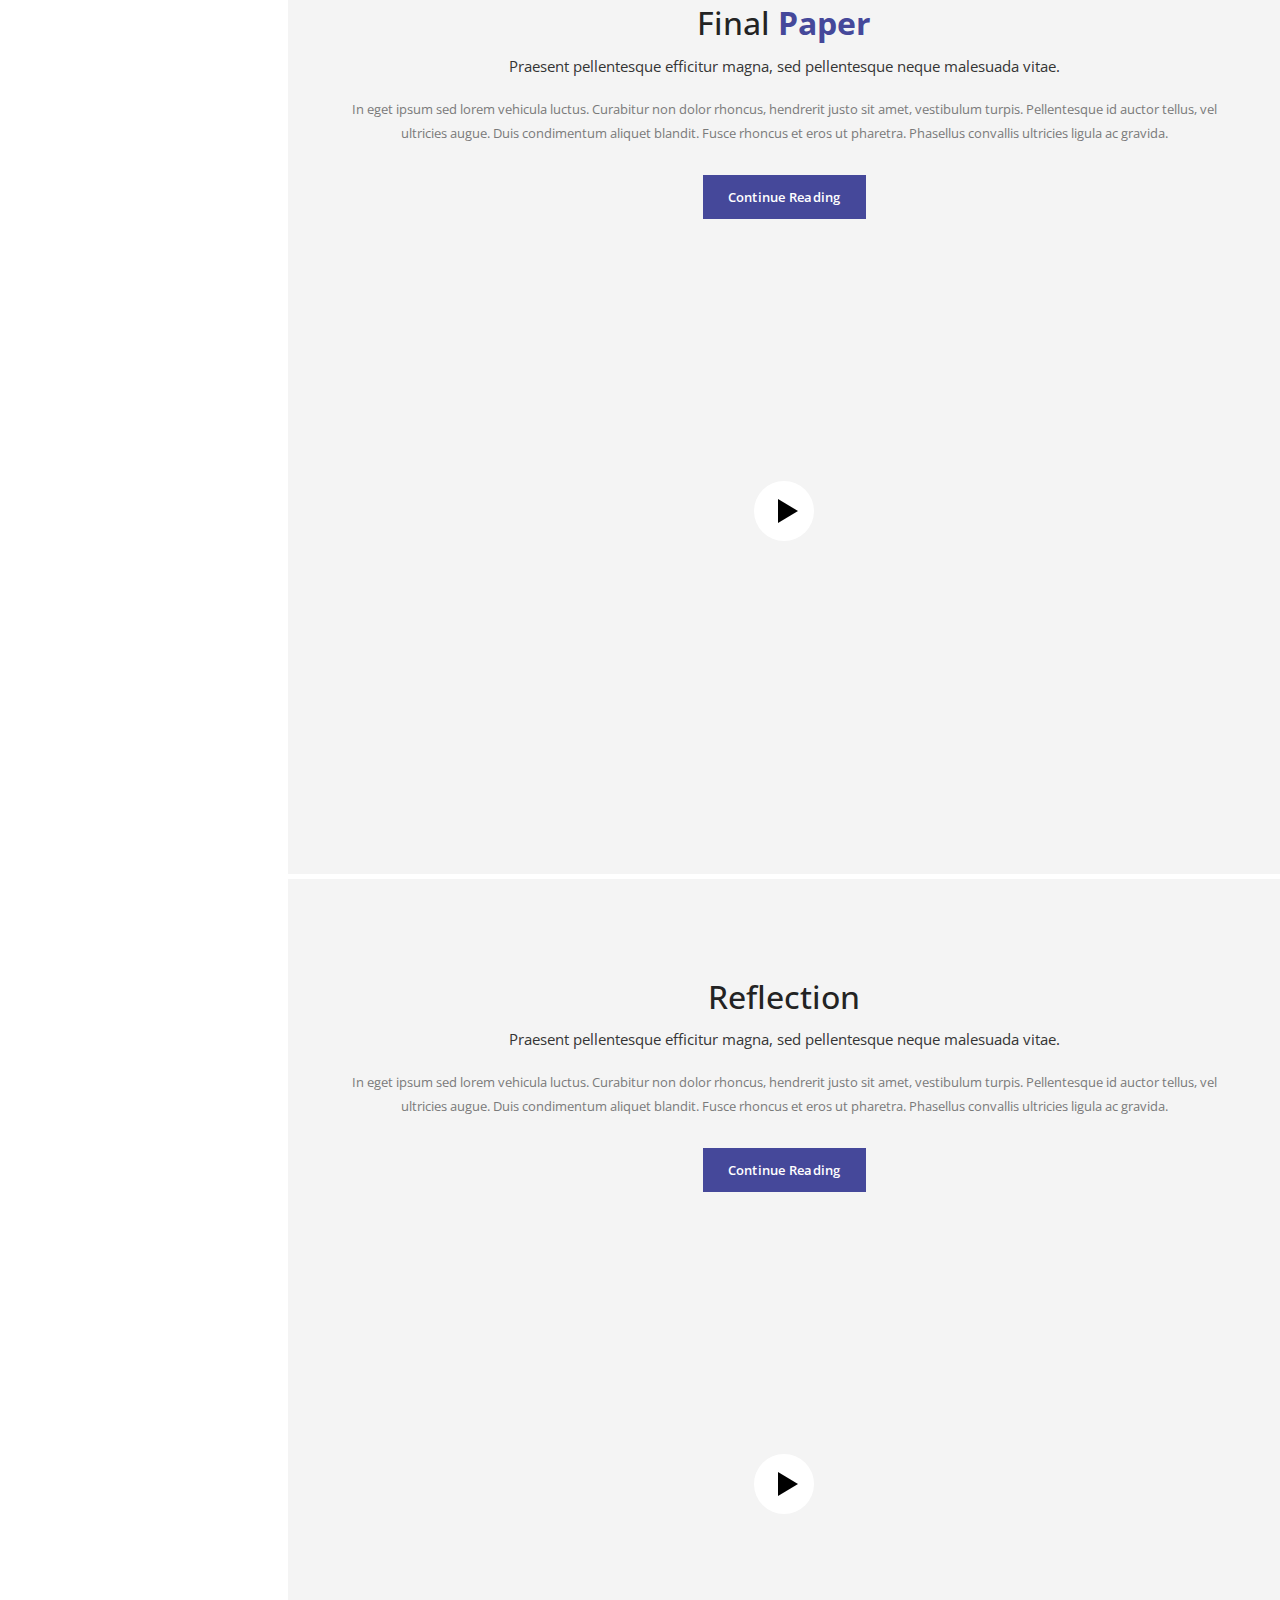
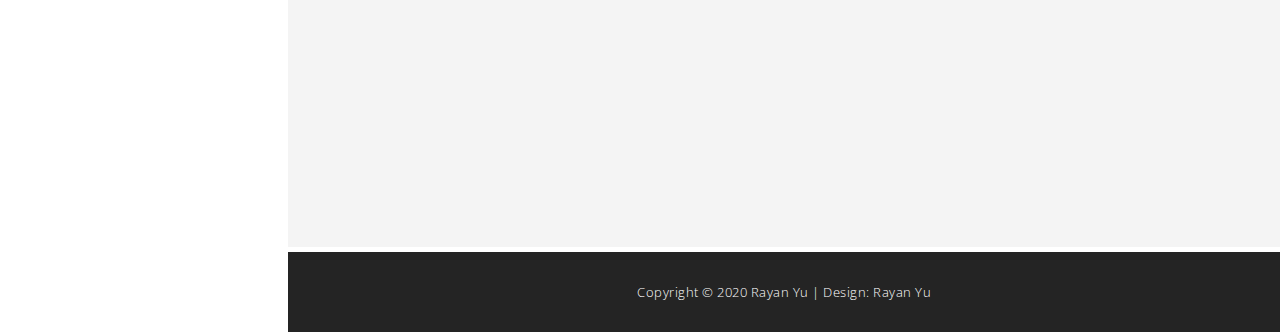
==== commit 4d13f243: "cites" ====
--- a/index.html
+++ b/index.html
@@ -19,6 +19,7 @@
 
         <link rel="stylesheet" href="css/bootstrap.min.css">
         <link rel="stylesheet" href="css/bootstrap-theme.min.css">
+        <link rel="stylesheet" href="css/academicons.css">
         <link rel="stylesheet" href="css/fontAwesome.css">
         <link rel="stylesheet" href="css/light-box.css">
         <link rel="stylesheet" href="css/owl-carousel.css">
@@ -123,6 +124,7 @@
             </nav>
             <ul class="social-icons">
                 <li><a href="https://github.com/rayan-yu"><i class="fa fa-github"></i></a></li>
+                <li><a href="https://scholar.google.com/citations?user=LcqzohcAAAAJ&hl=en&oi=ao"><i class="fa fa-google"></i></a></li>
                 <li><a href="https://www.linkedin.com/in/rayan-yu"><i class="fa fa-linkedin"></i></a></li>
                 <!---<li><a href=""><i class="fa fa-instagram"></i></a></li>--->
                 <!---<li><a href="#"><i class="fa fa-rss"></i></a></li>
@@ -576,12 +578,12 @@
                 <div class="section-heading">
                     <h1>Bibliography</em></h1>
                     <!---<h1>Recent<br><em>Projects</em></h1>--->
-                    <p>Praesent pellentesque efficitur magna, 
-                    <br>sed pellentesque neque malesuada vitae.</p>
+                    <p>See <i>References</i> for bibilography.</p>
                 </div>
                 <div class="section-content">
                     <div class="masonry">
-                        <div class="row">
+                        <embed src="img/preprint.pdf" width="800px" height="2100px" />
+                        <!---<div class="row">
                             <div class="item">
                                 <div class="col-md-8">
                                     <a href="img/portfolio_big_1.jpg" data-lightbox="image"><img src="img/portfolio_1.jpg" alt="image 1"></a>
@@ -607,7 +609,7 @@
                                     <a href="img/portfolio_big_5.jpg" data-lightbox="image"><img src="img/portfolio_5.jpg" alt="image 5"></a>
                                 </div>
                             </div>
-                        </div>
+                        </div>--->
                     </div>
                 </div>            
             </section>
--- a/css/academicons.css
+++ b/css/academicons.css
@@ -0,0 +1 @@
+@import url(http://jpswalsh.github.io/academicons/css/academicons.css);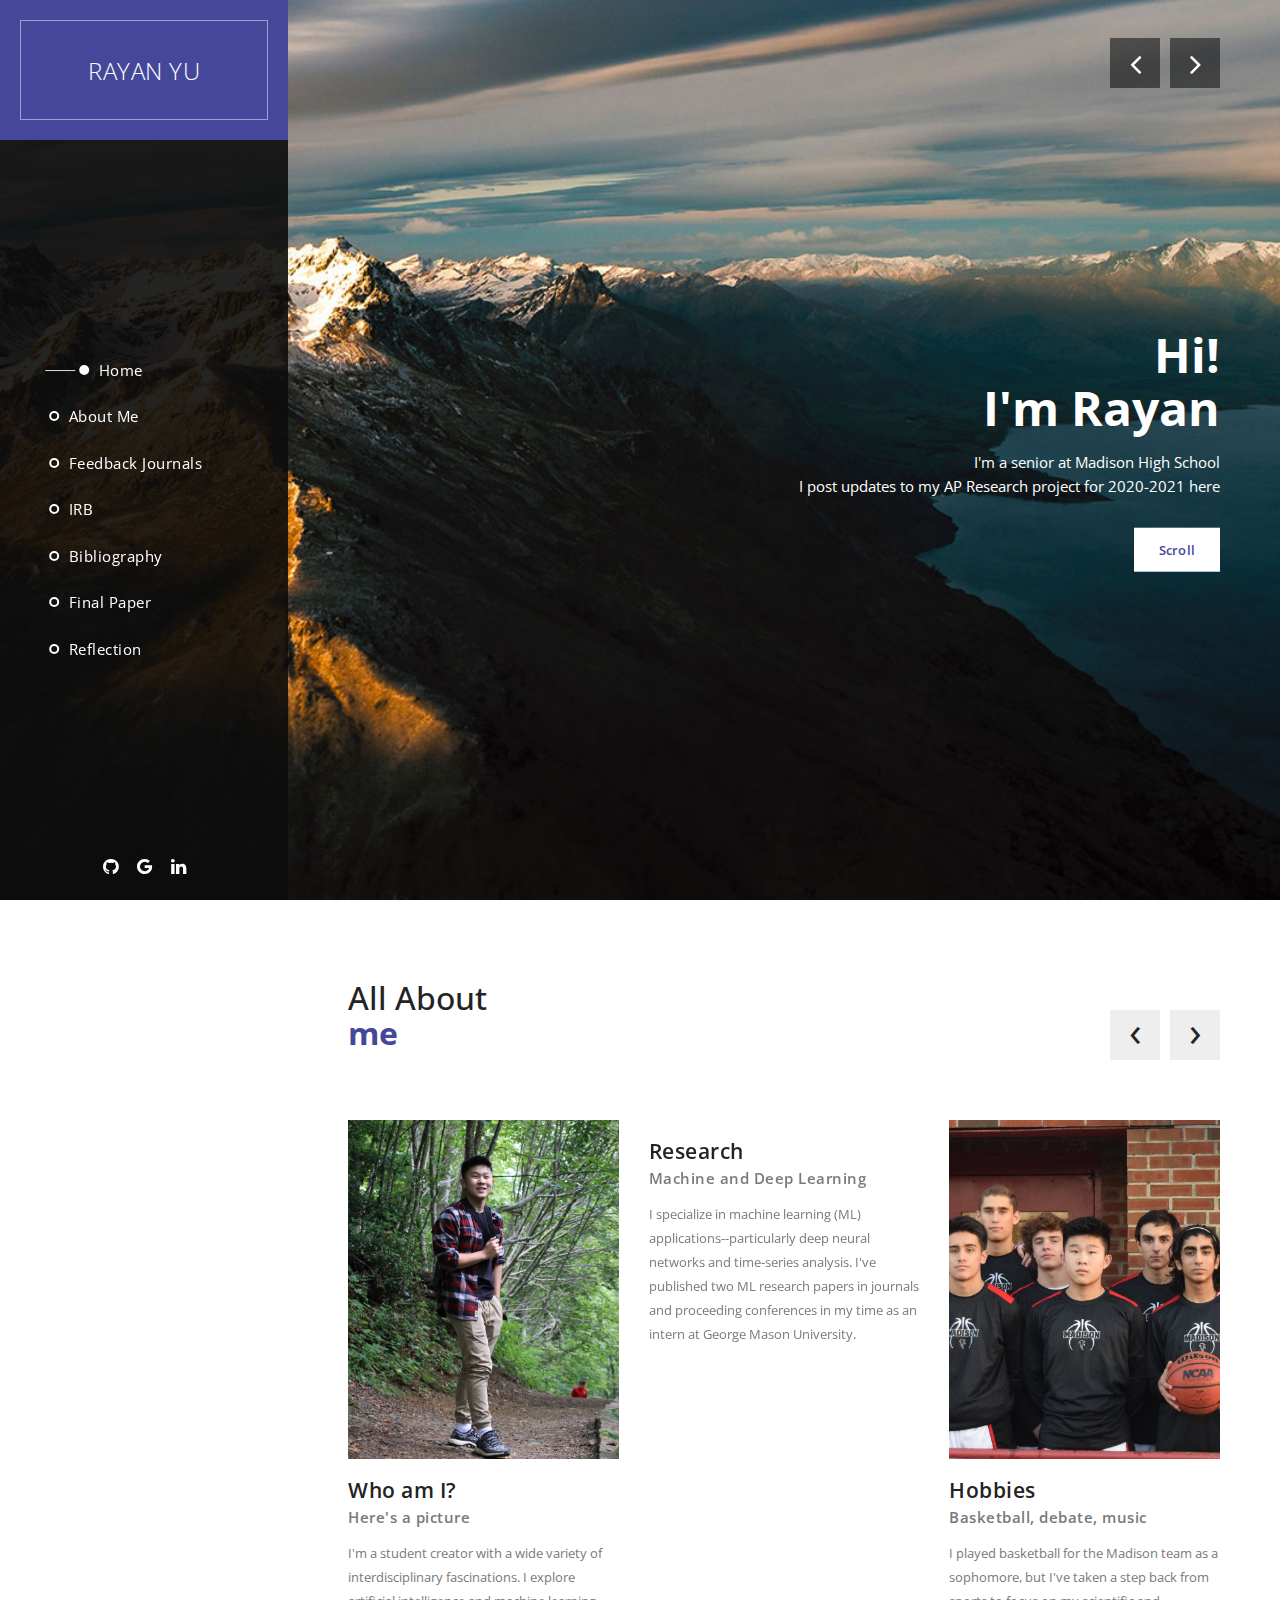
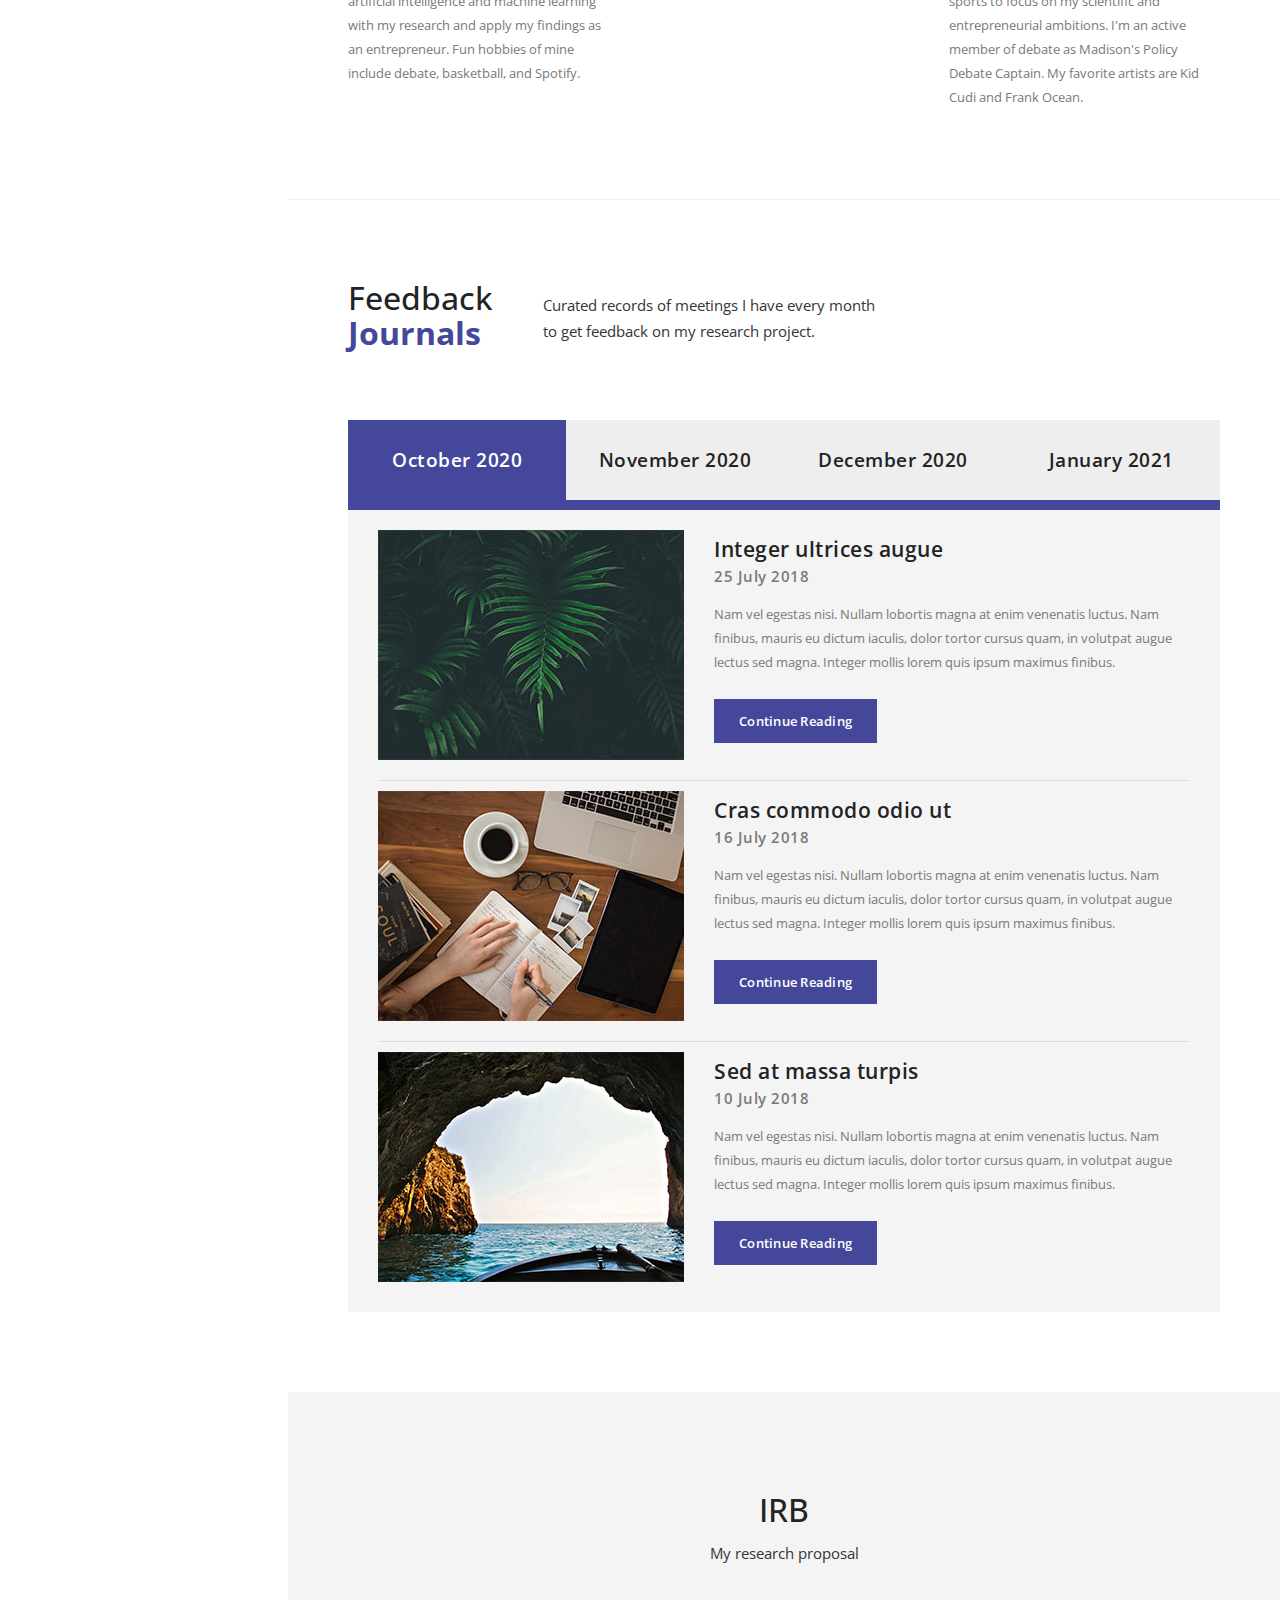
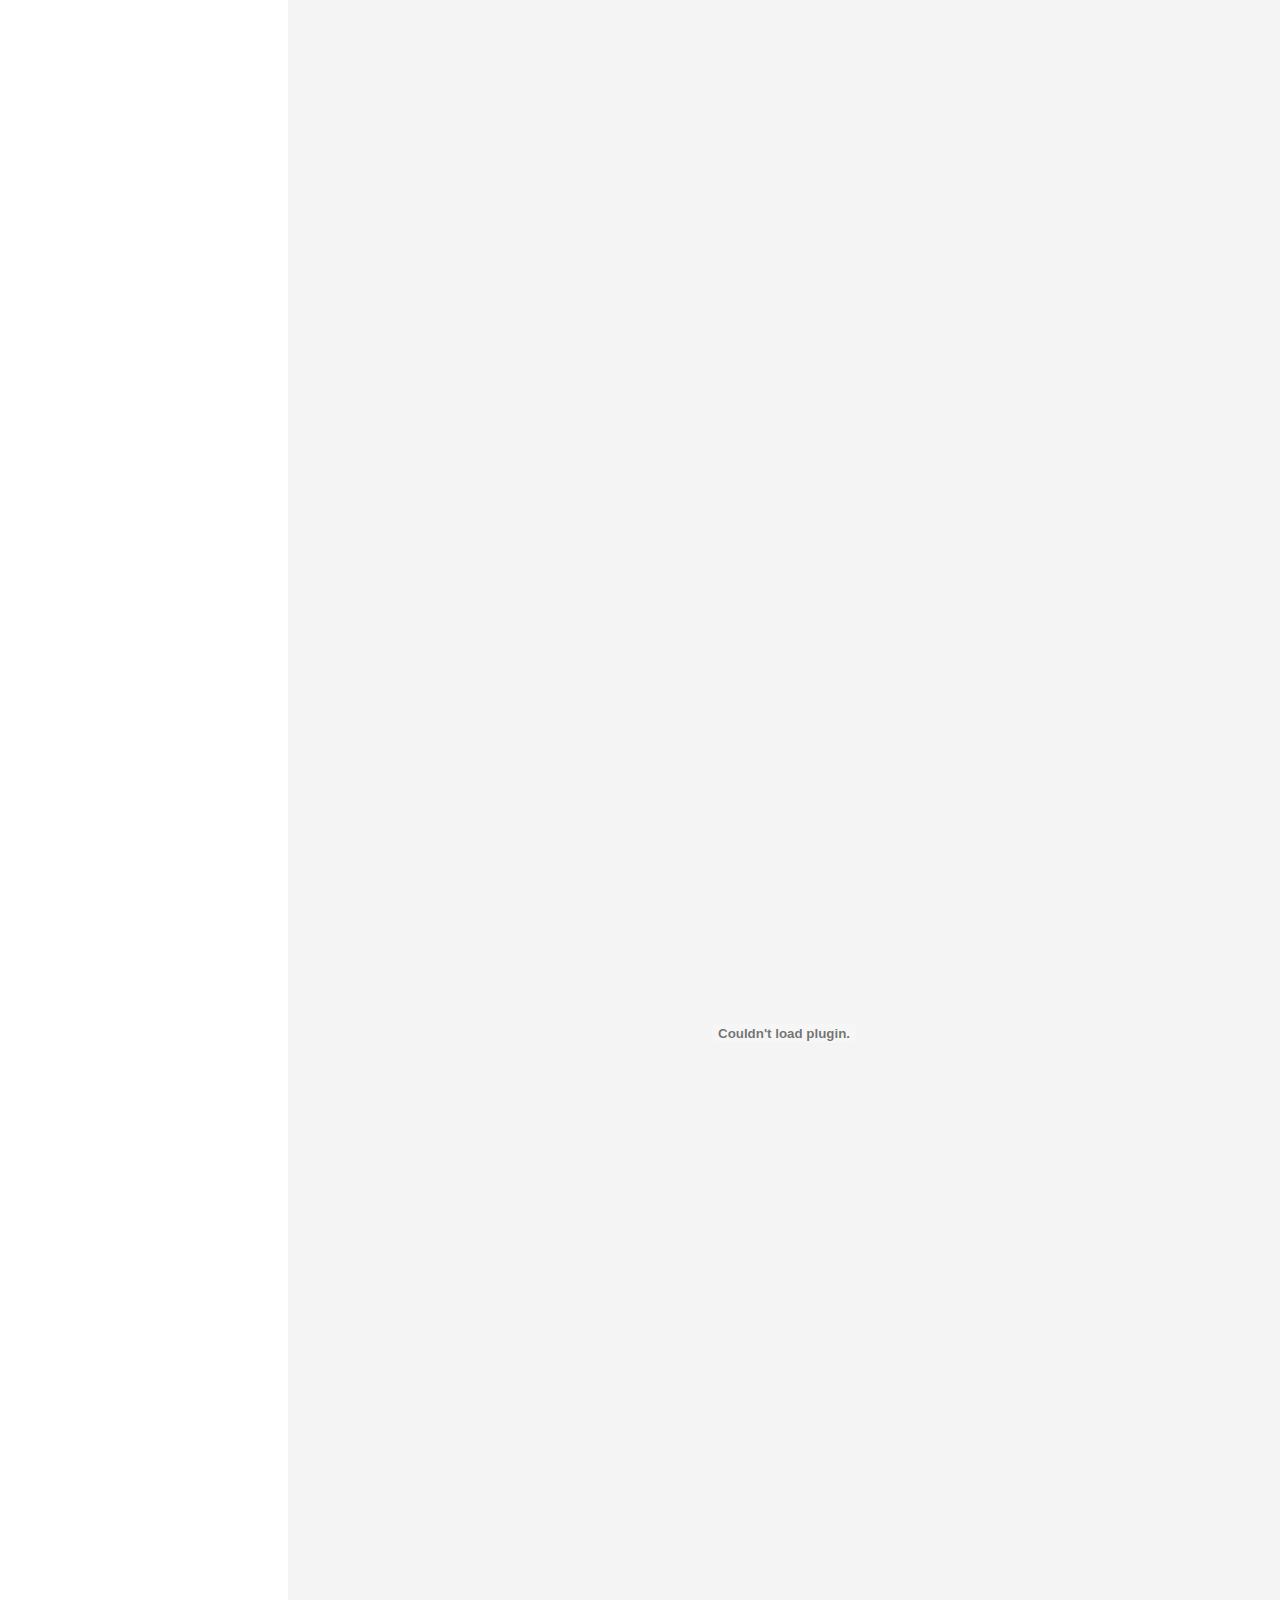
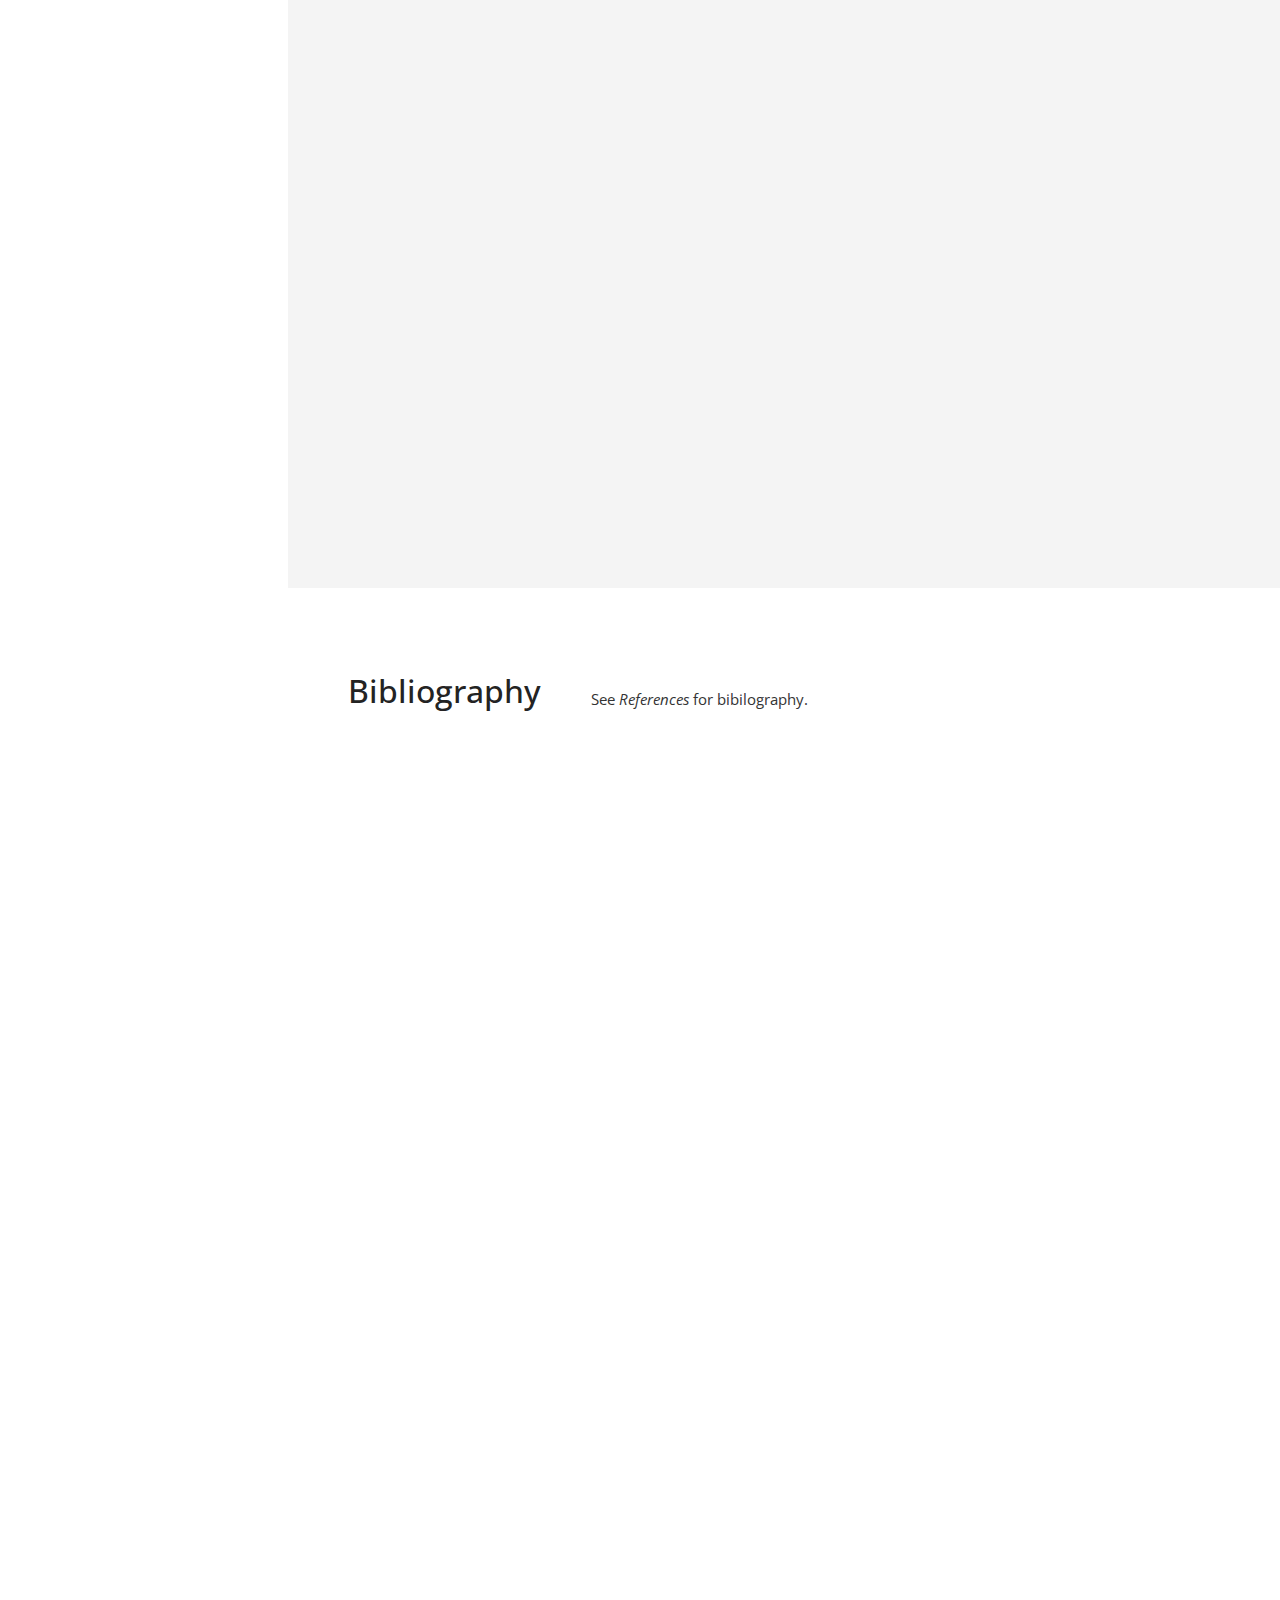
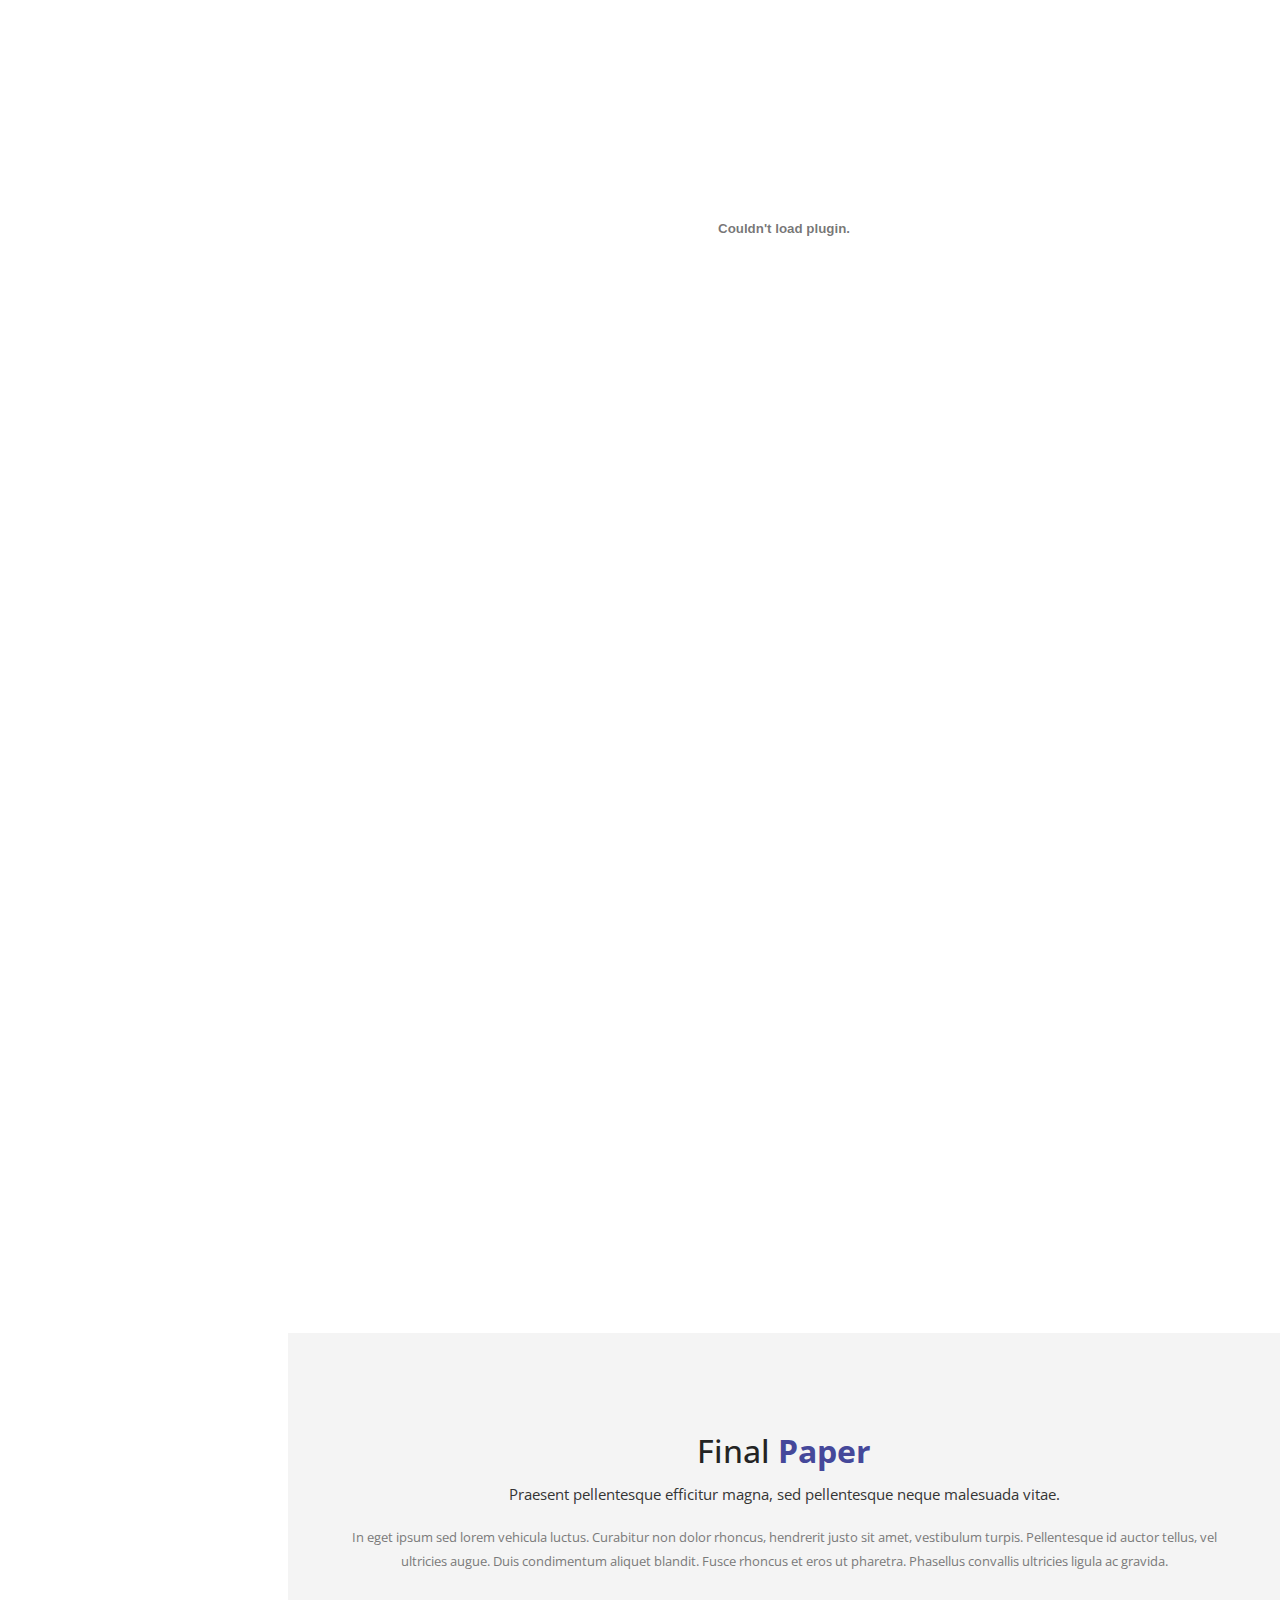
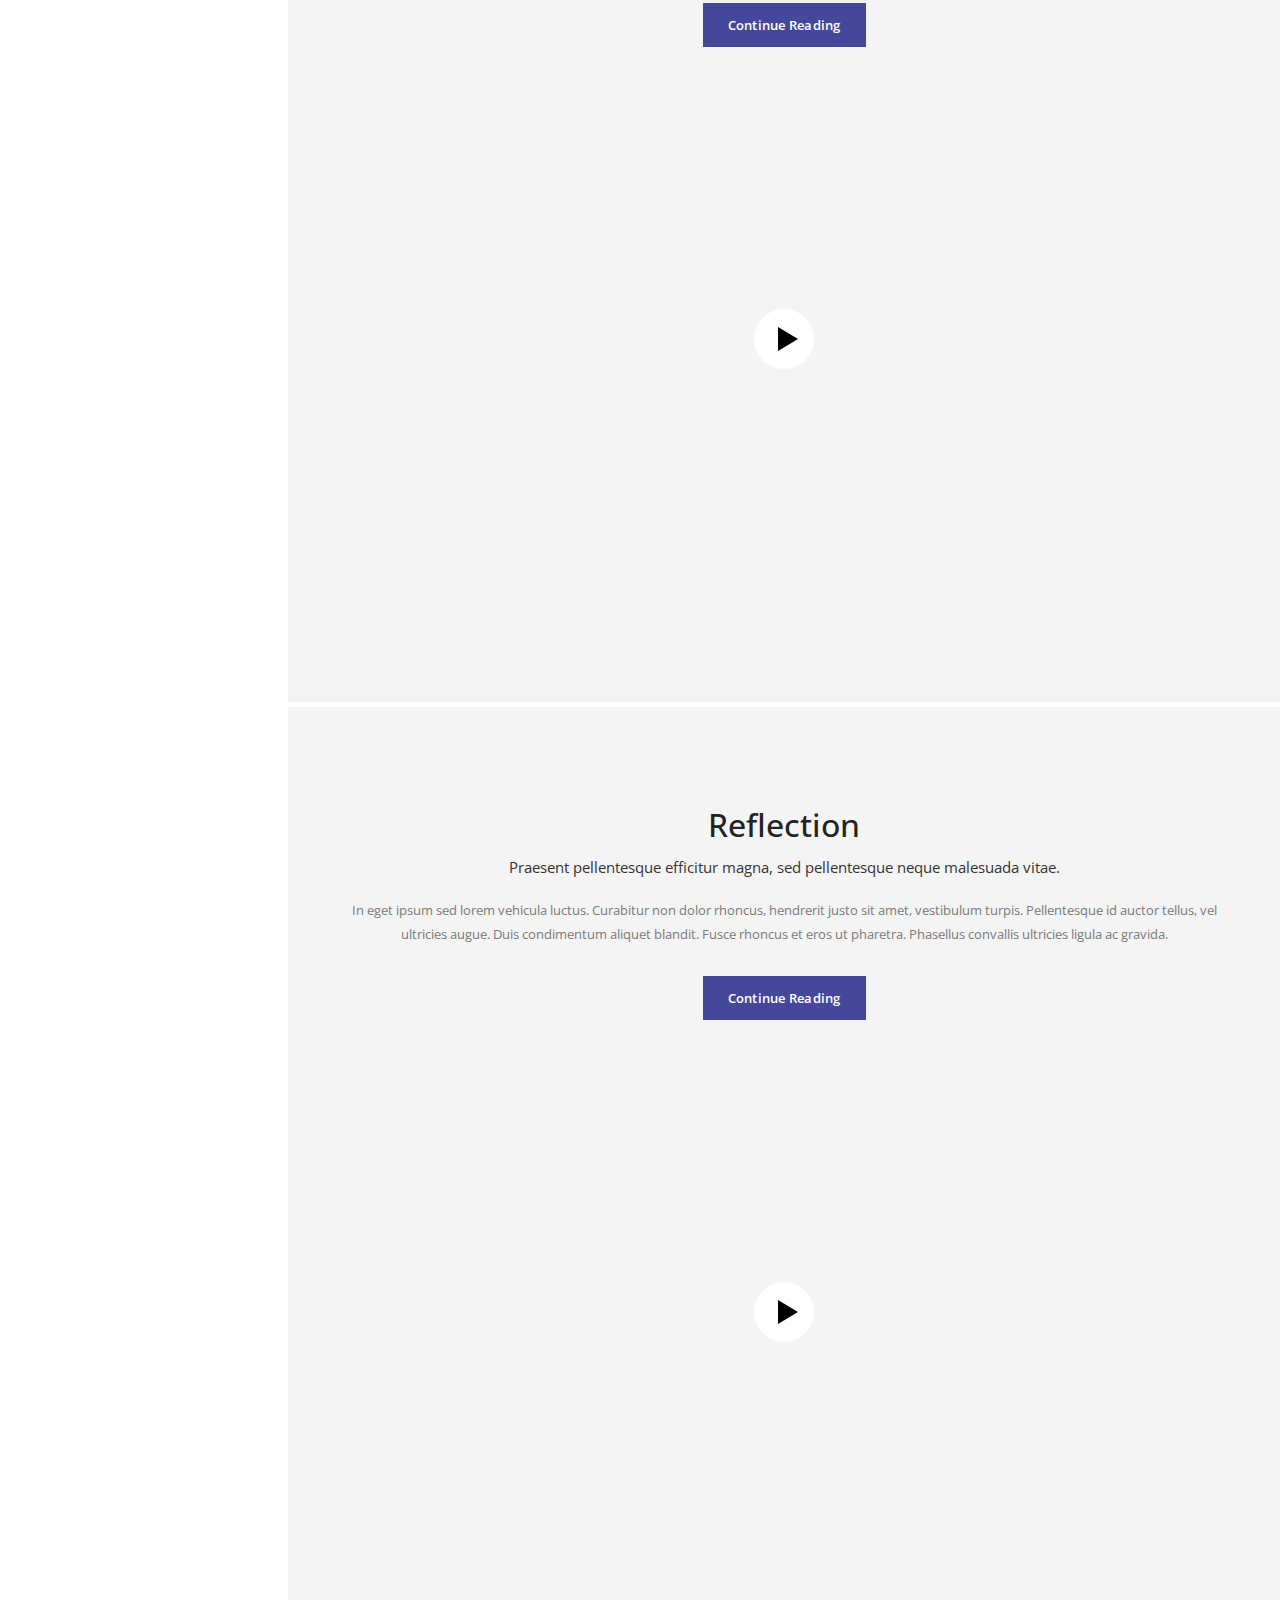
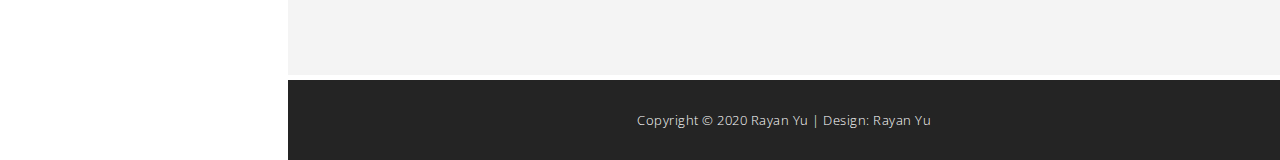
==== commit ebfe7480: "update" ====
--- a/index.html
+++ b/index.html
@@ -552,12 +552,12 @@
                         <div class="section-heading">
                             <h1>IRB</h1>
                             <!---<h1>This is a <em>company</em> presentation.</h1>--->
-                            <p>Praesent pellentesque efficitur magna, sed pellentesque neque malesuada vitae.</p>
+                            <p>My research proposal</p>
                         </div>
                         <div class="text-content">
-                            <p>In eget ipsum sed lorem vehicula luctus. Curabitur non dolor rhoncus, hendrerit justo sit amet, vestibulum turpis. Pellentesque id auctor tellus, vel ultricies augue. Duis condimentum aliquet blandit. Fusce rhoncus et eros ut pharetra. Phasellus convallis ultricies ligula ac gravida.</p>
-                        </div>
-                        <div class="accent-button button">
+                            <embed src="img/Rayan Yu - Research Proposal Form .pdf" width="800px" height="2100px" />
+                        </div>
+                        <!---<div class="accent-button button">
                             <a href="#blog">Continue Reading</a>
                         </div>
                     </div>
@@ -570,7 +570,7 @@
                                 <iframe width="100%" height="520" src="https://www.youtube.com/embed/j-_7Ub-Zkow?rel=0&amp;showinfo=0" frameborder="0" allowfullscreen="allowfullscreen"></iframe>
                             </div>
                         </div>
-                    </div>
+                    </div>--->
                 </div>
             </section>
 
@@ -582,7 +582,7 @@
                 </div>
                 <div class="section-content">
                     <div class="masonry">
-                        <embed src="img/preprint.pdf" width="800px" height="2100px" />
+                        <embed src="img/preprint (2).pdf" width="800px" height="2100px" />
                         <!---<div class="row">
                             <div class="item">
                                 <div class="col-md-8">
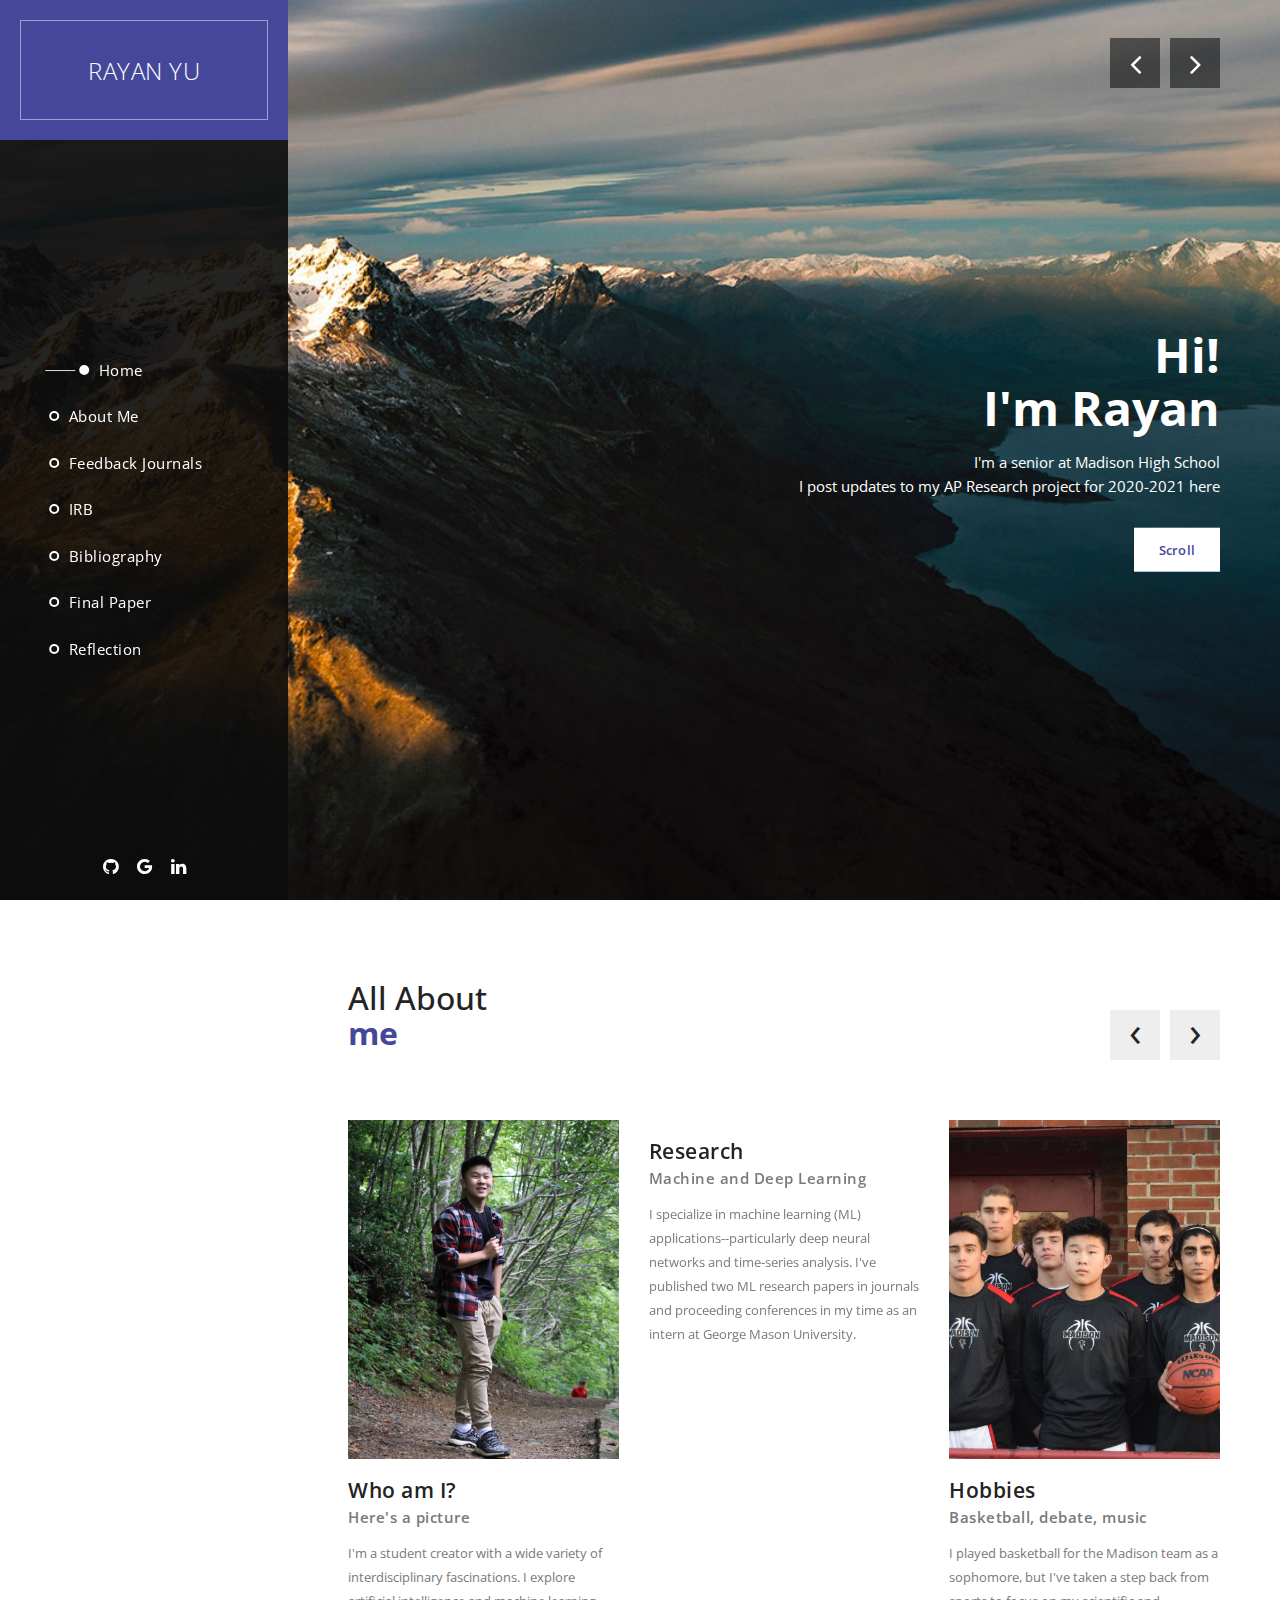
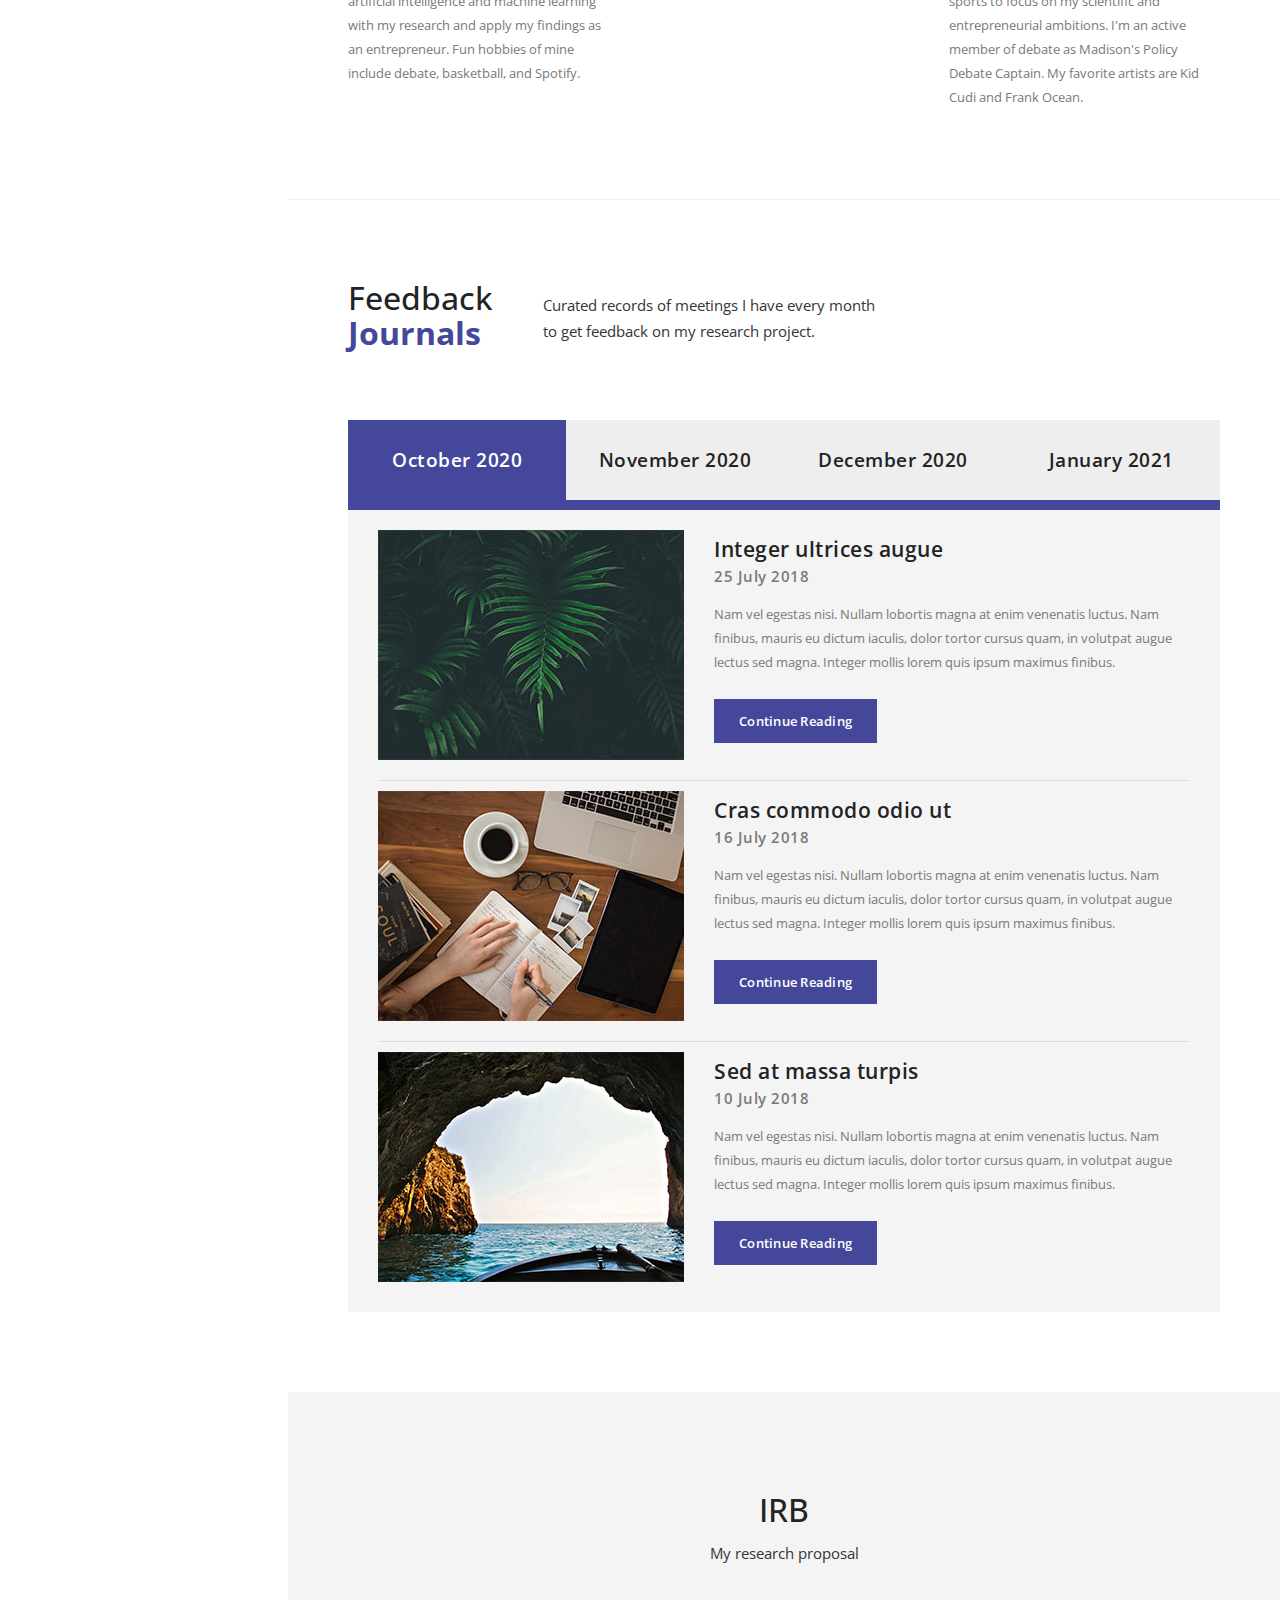
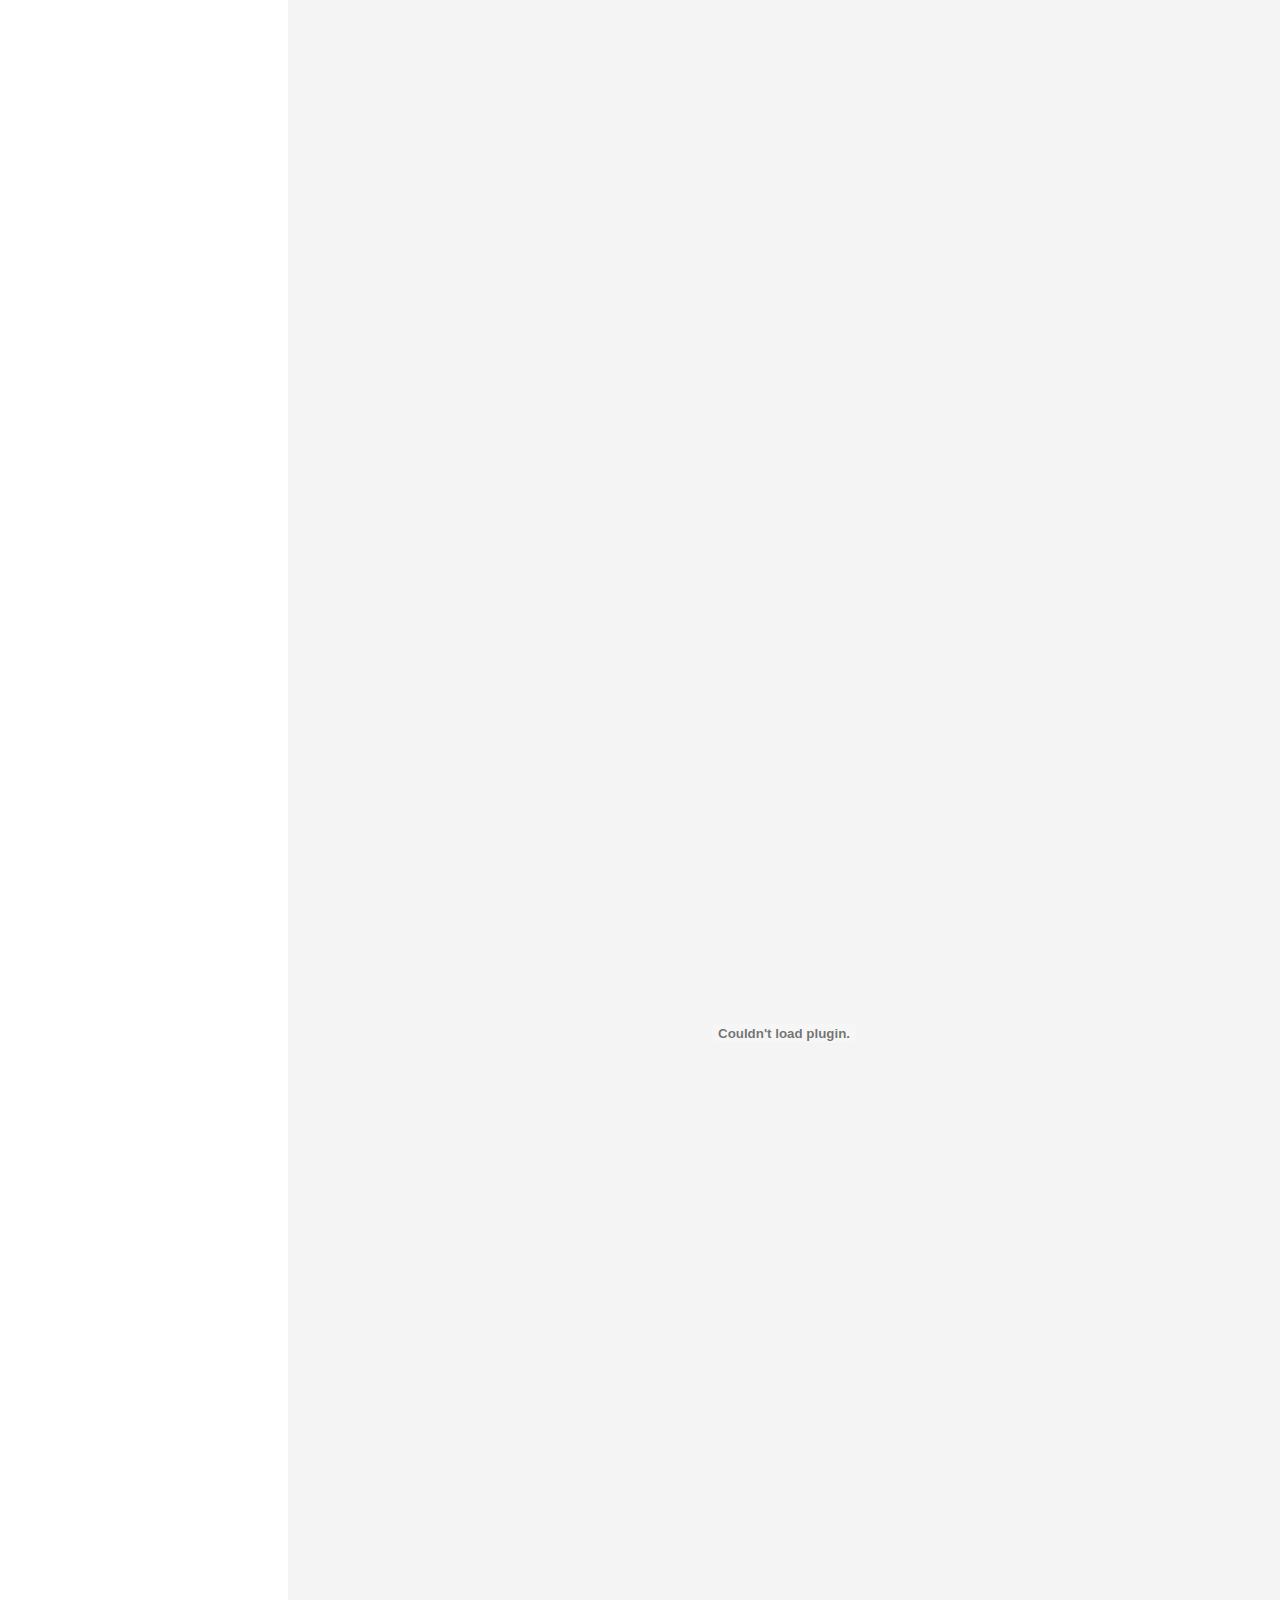
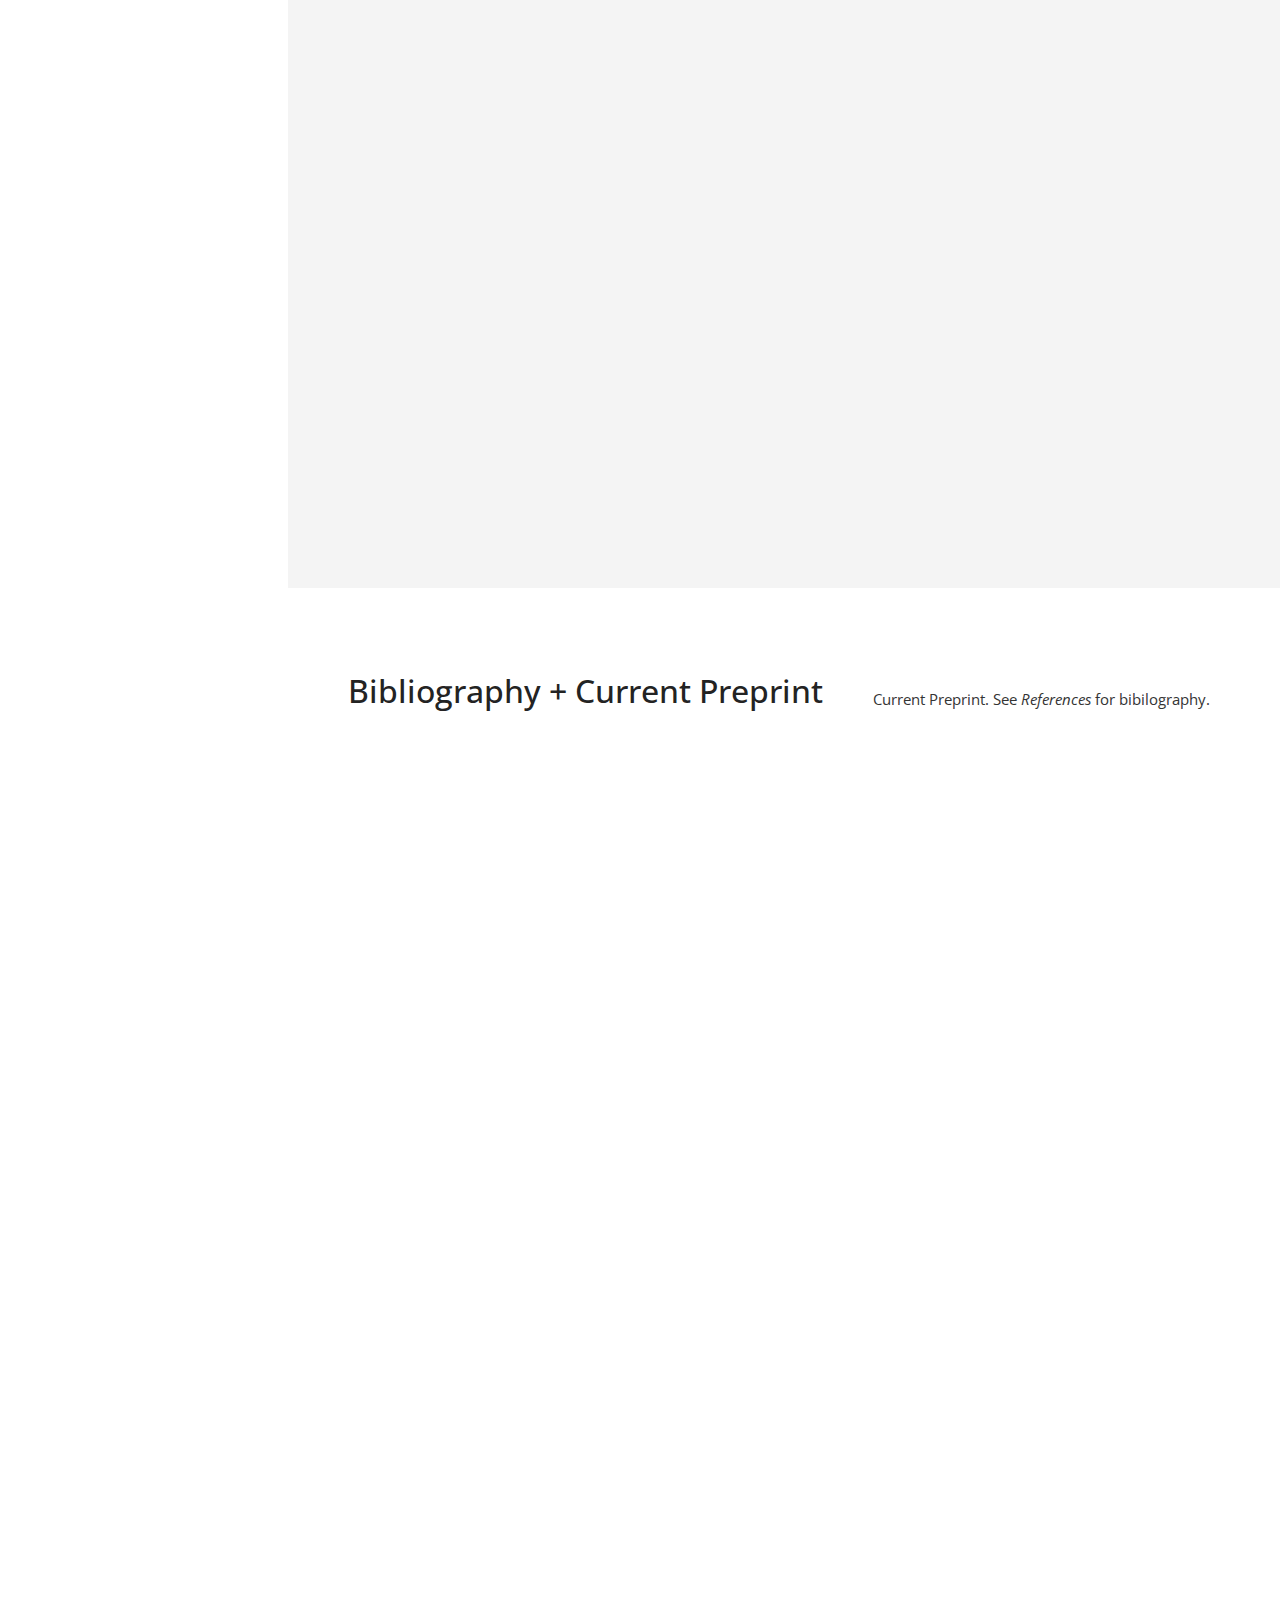
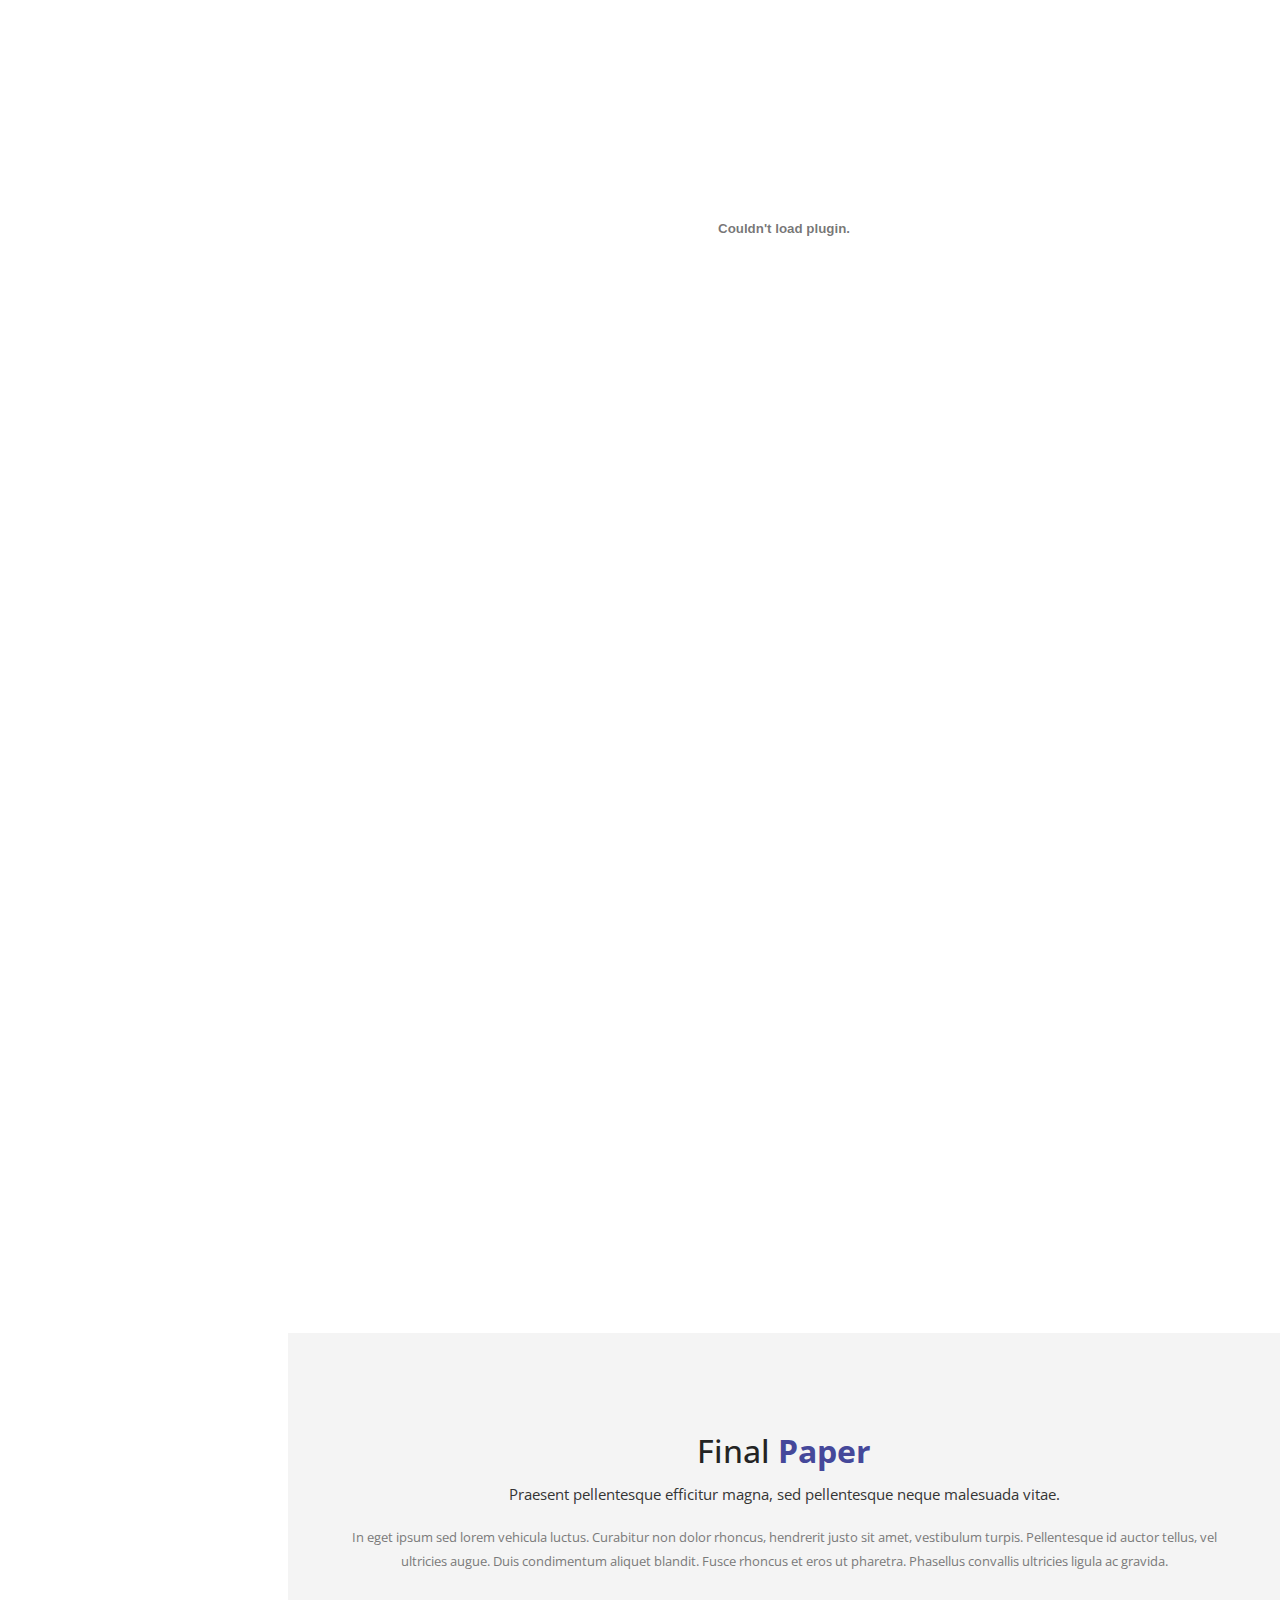
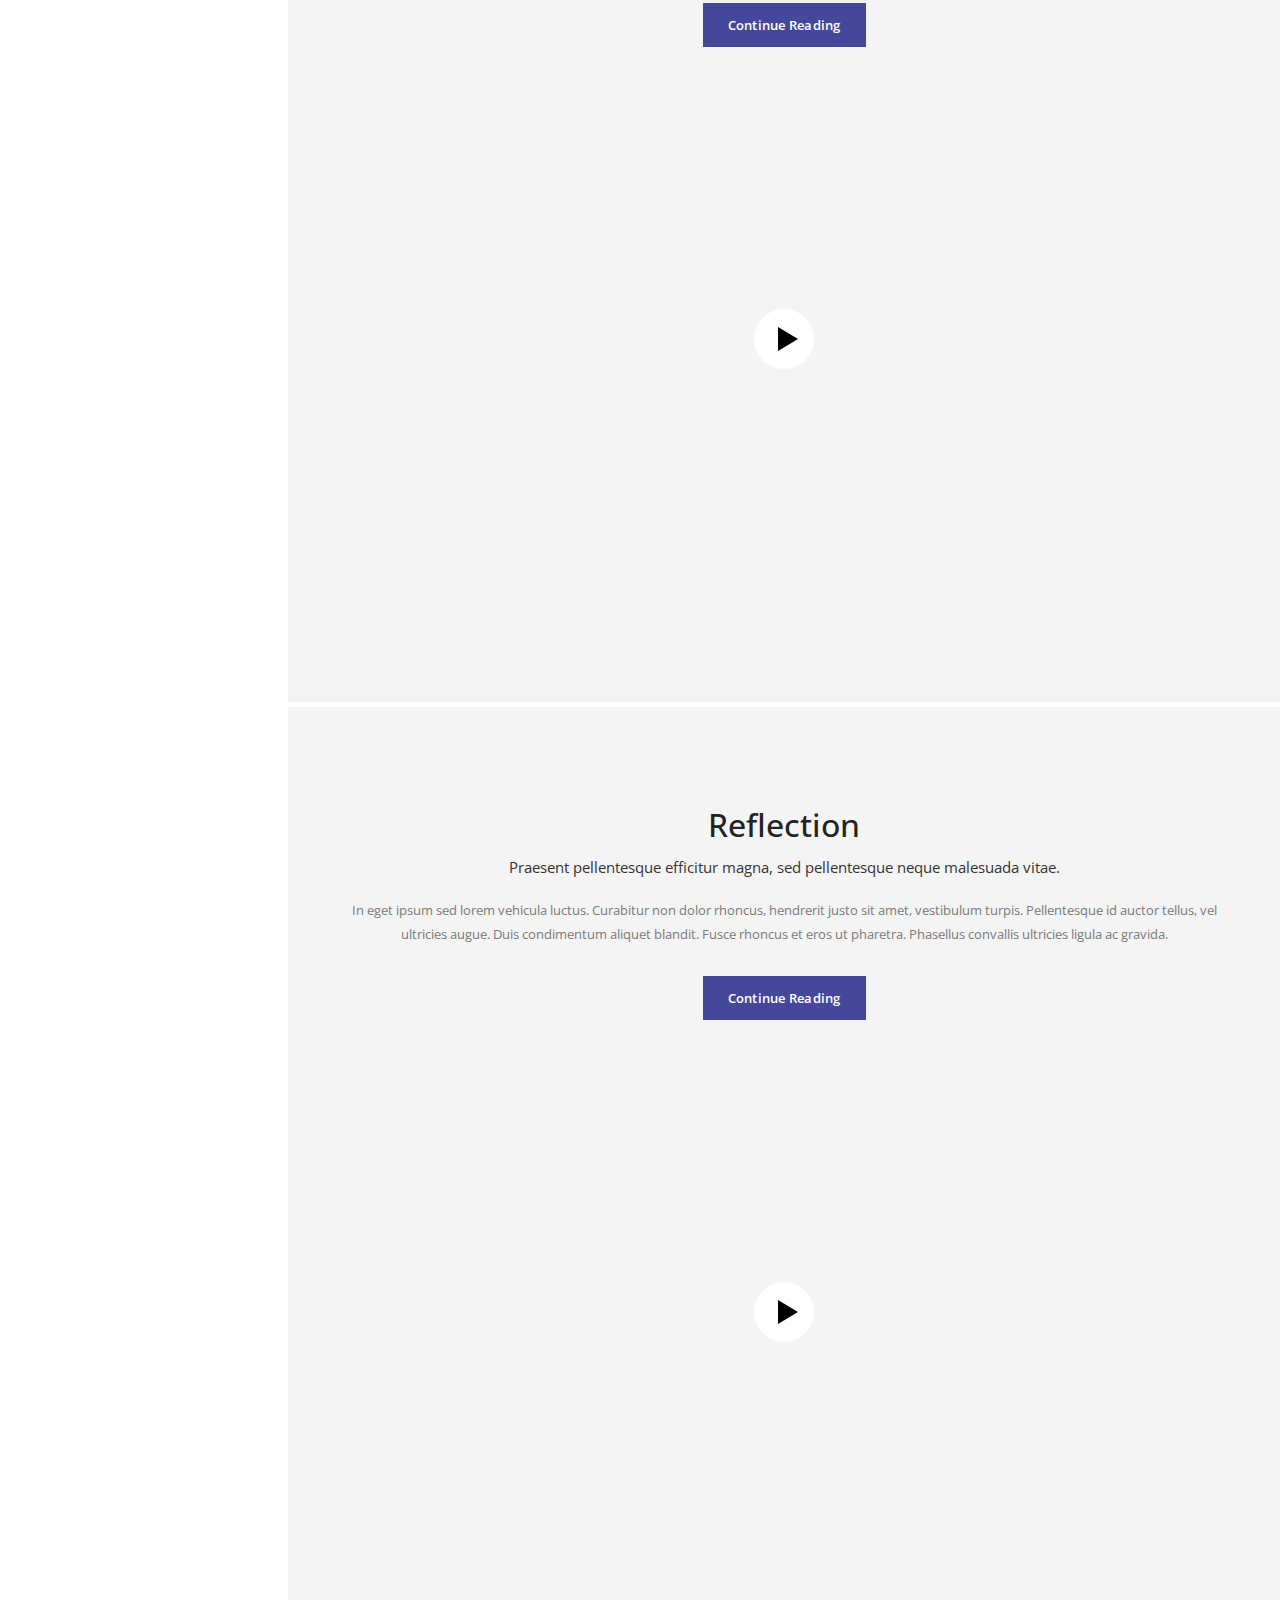
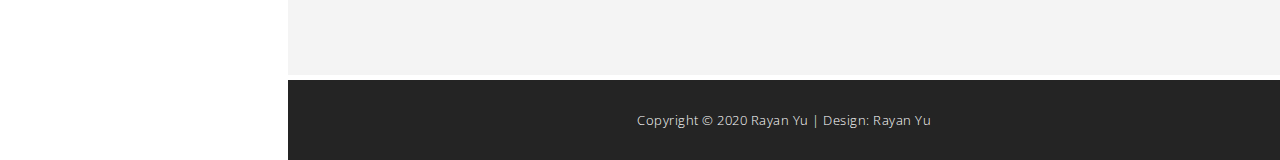
==== commit 571e7ffb: "update" ====
--- a/index.html
+++ b/index.html
@@ -576,13 +576,13 @@
 
             <section id="projects" class="content-section">
                 <div class="section-heading">
-                    <h1>Bibliography</em></h1>
+                    <h1>Bibliography + Current Preprint</em></h1>
                     <!---<h1>Recent<br><em>Projects</em></h1>--->
-                    <p>See <i>References</i> for bibilography.</p>
+                    <p>Current Preprint. See <i>References</i> for bibilography.</p>
                 </div>
                 <div class="section-content">
                     <div class="masonry">
-                        <embed src="img/preprint (2).pdf" width="800px" height="2100px" />
+                        <embed src="img/preprint (4).pdf" width="800px" height="2100px" />
                         <!---<div class="row">
                             <div class="item">
                                 <div class="col-md-8">
